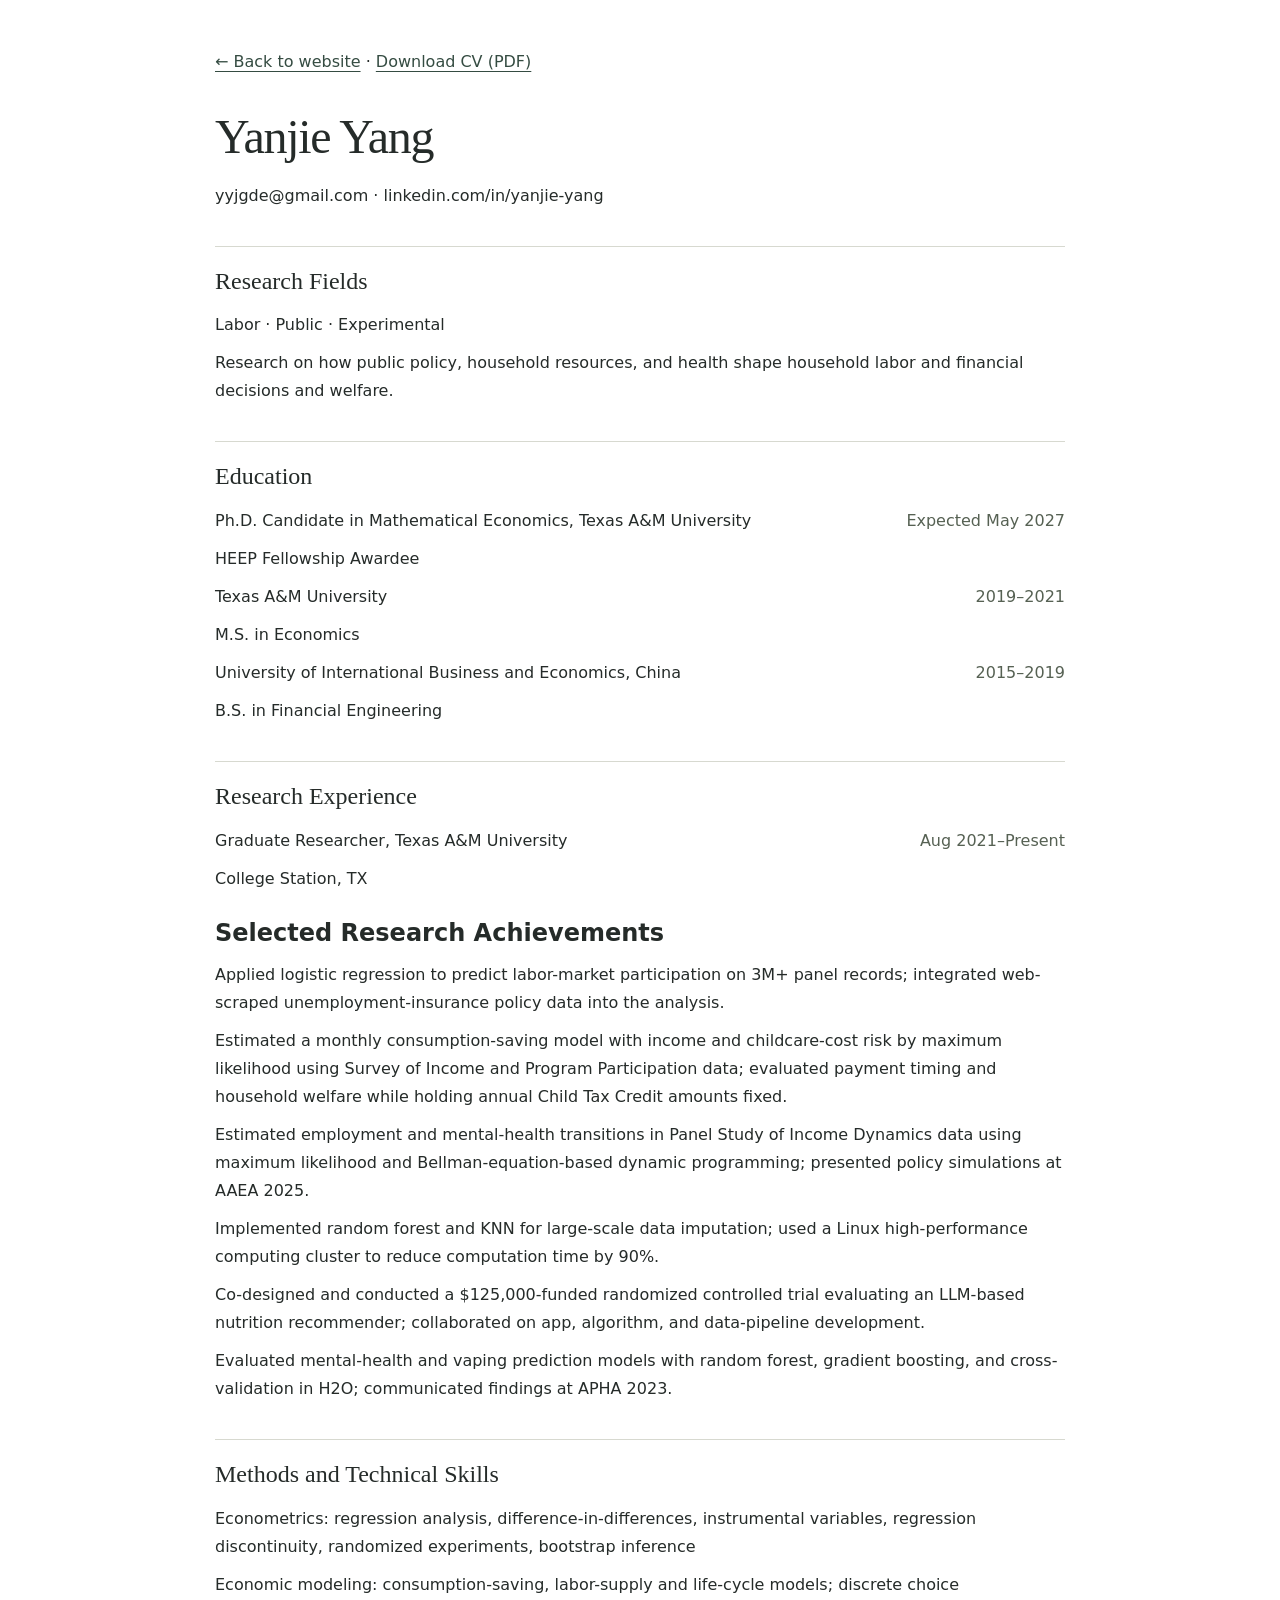
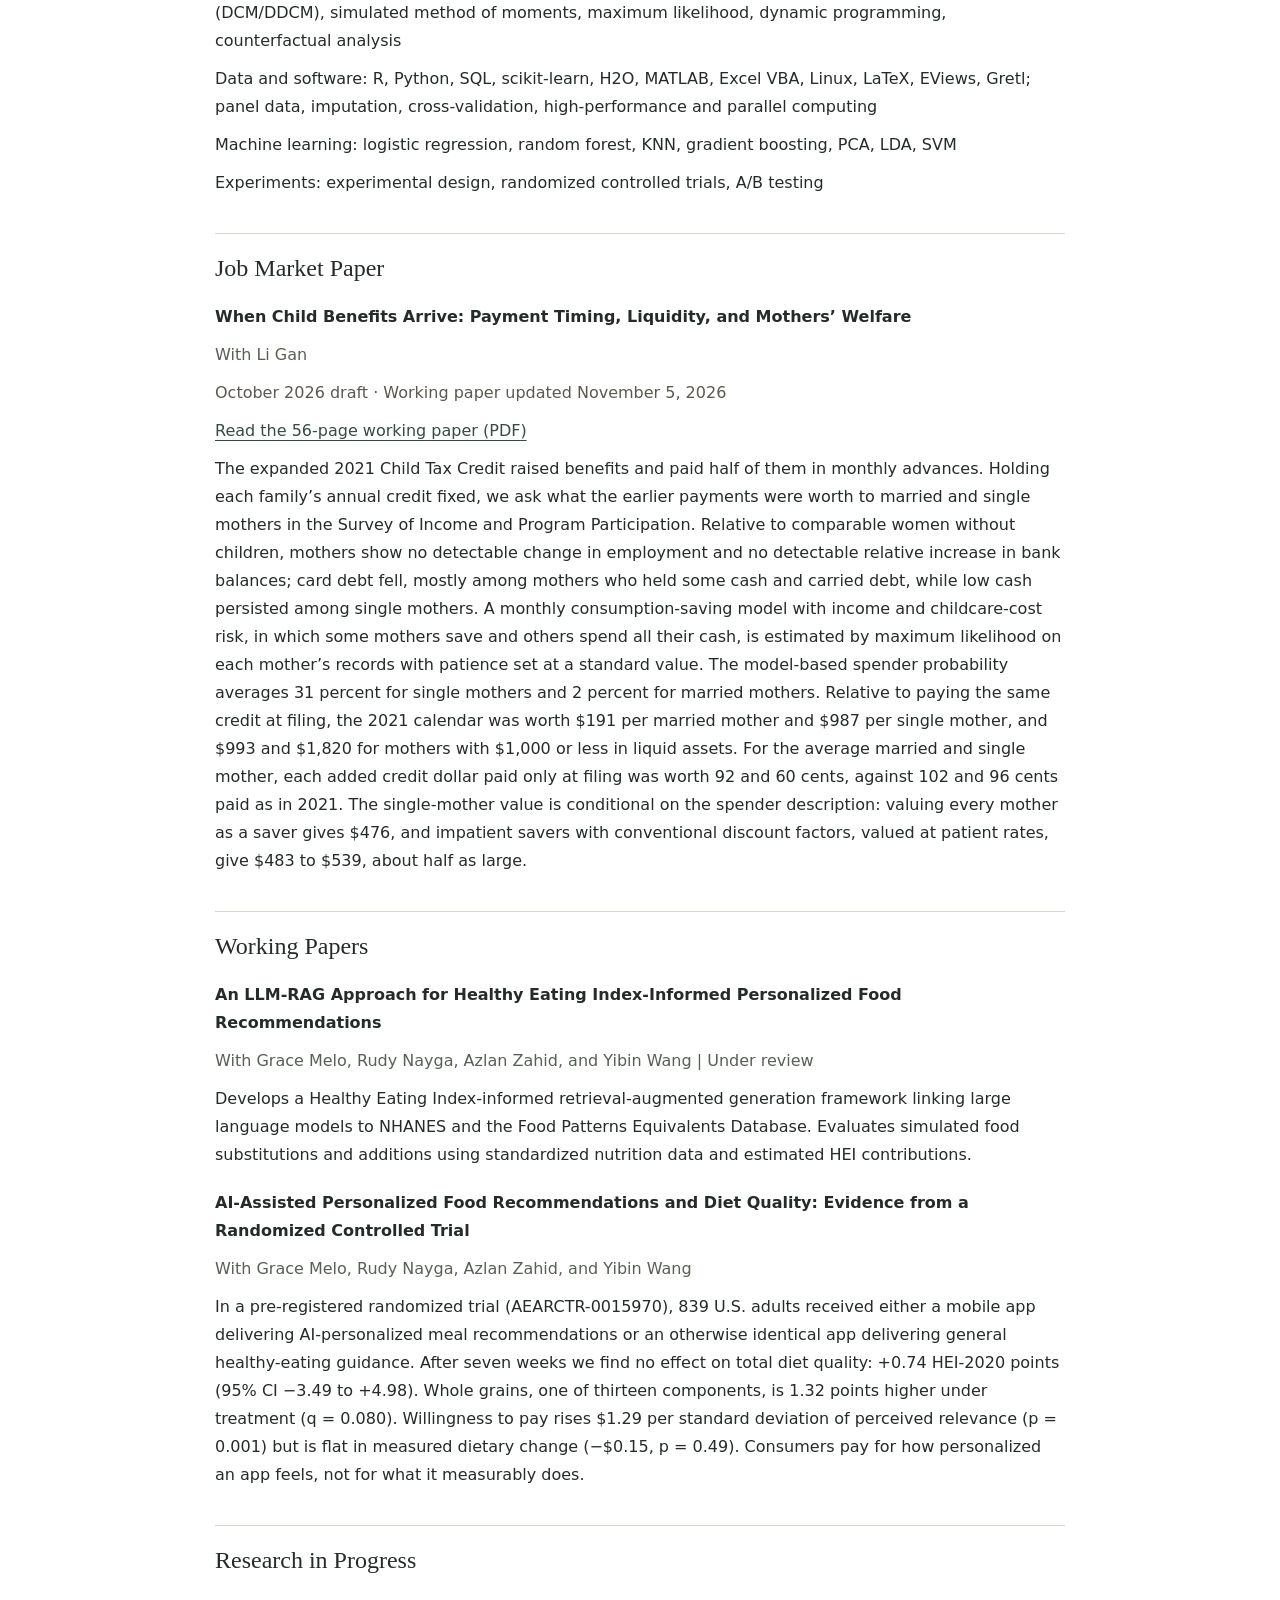
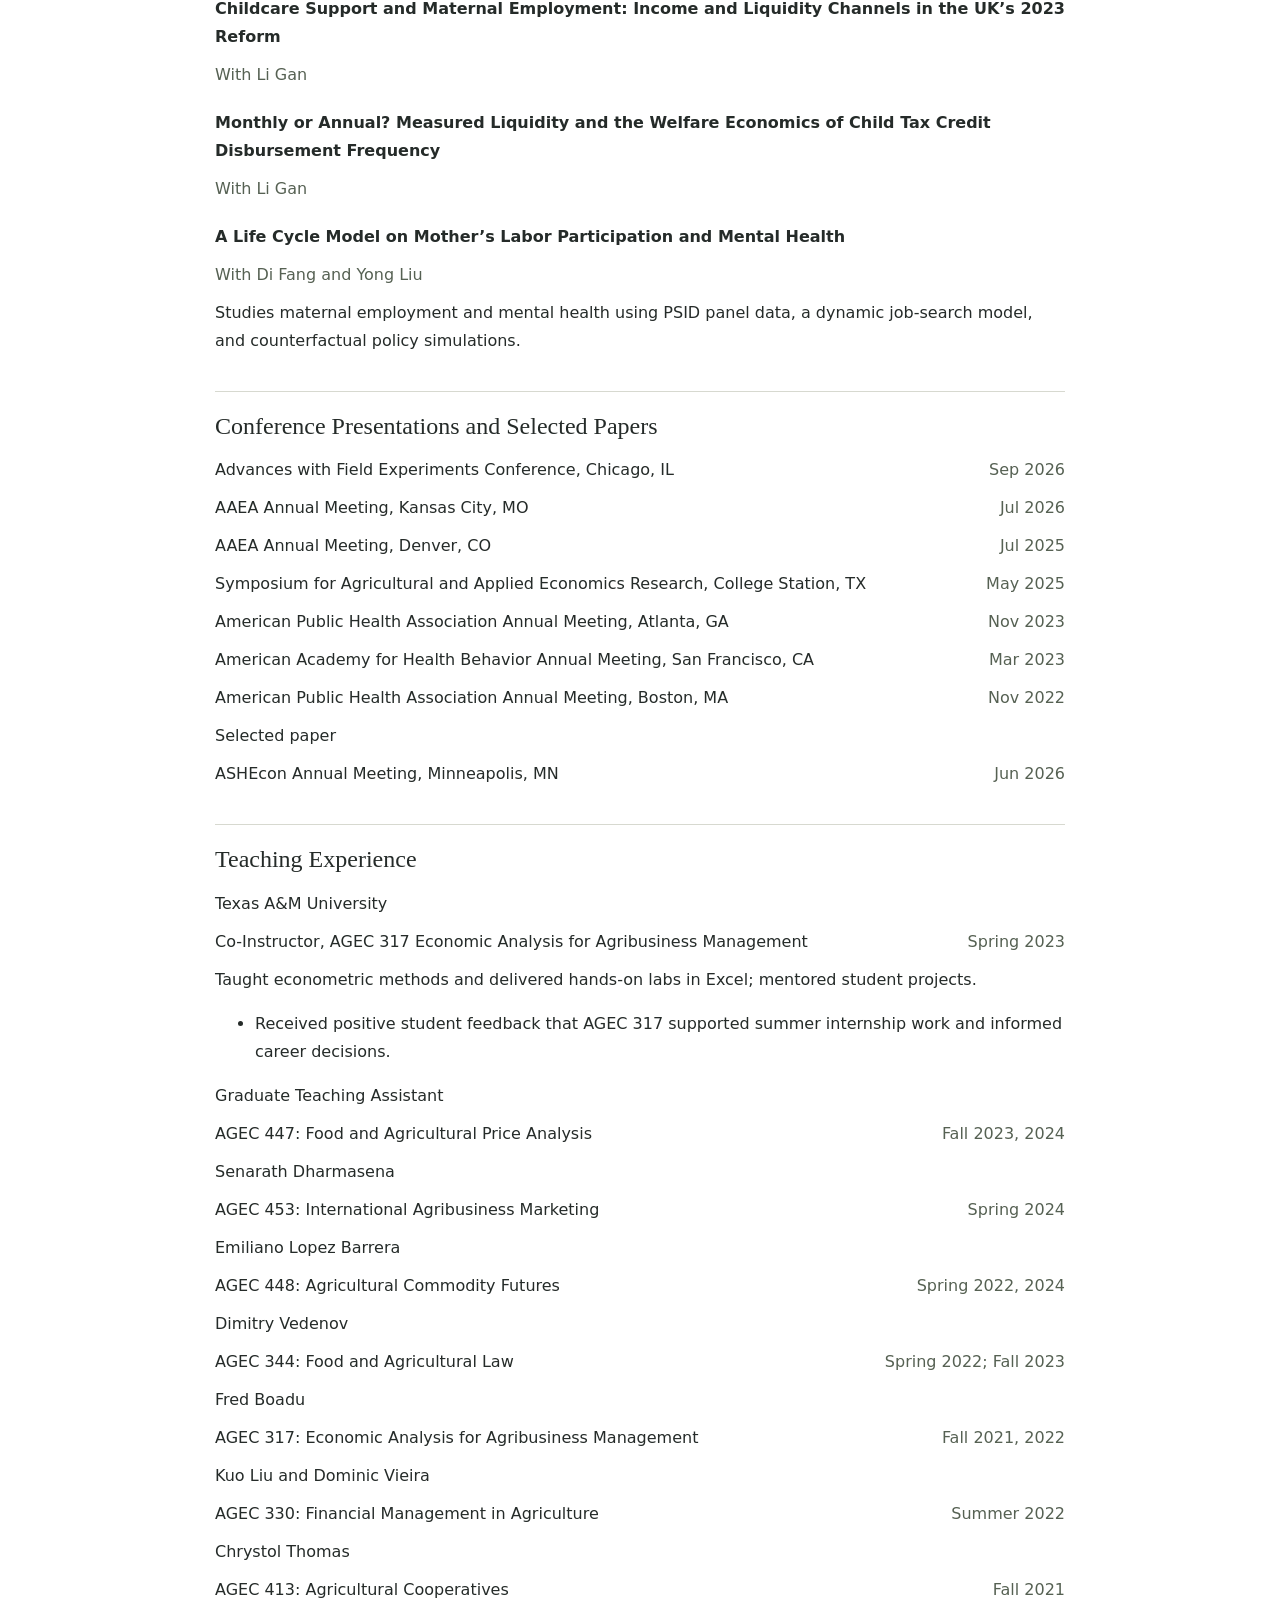
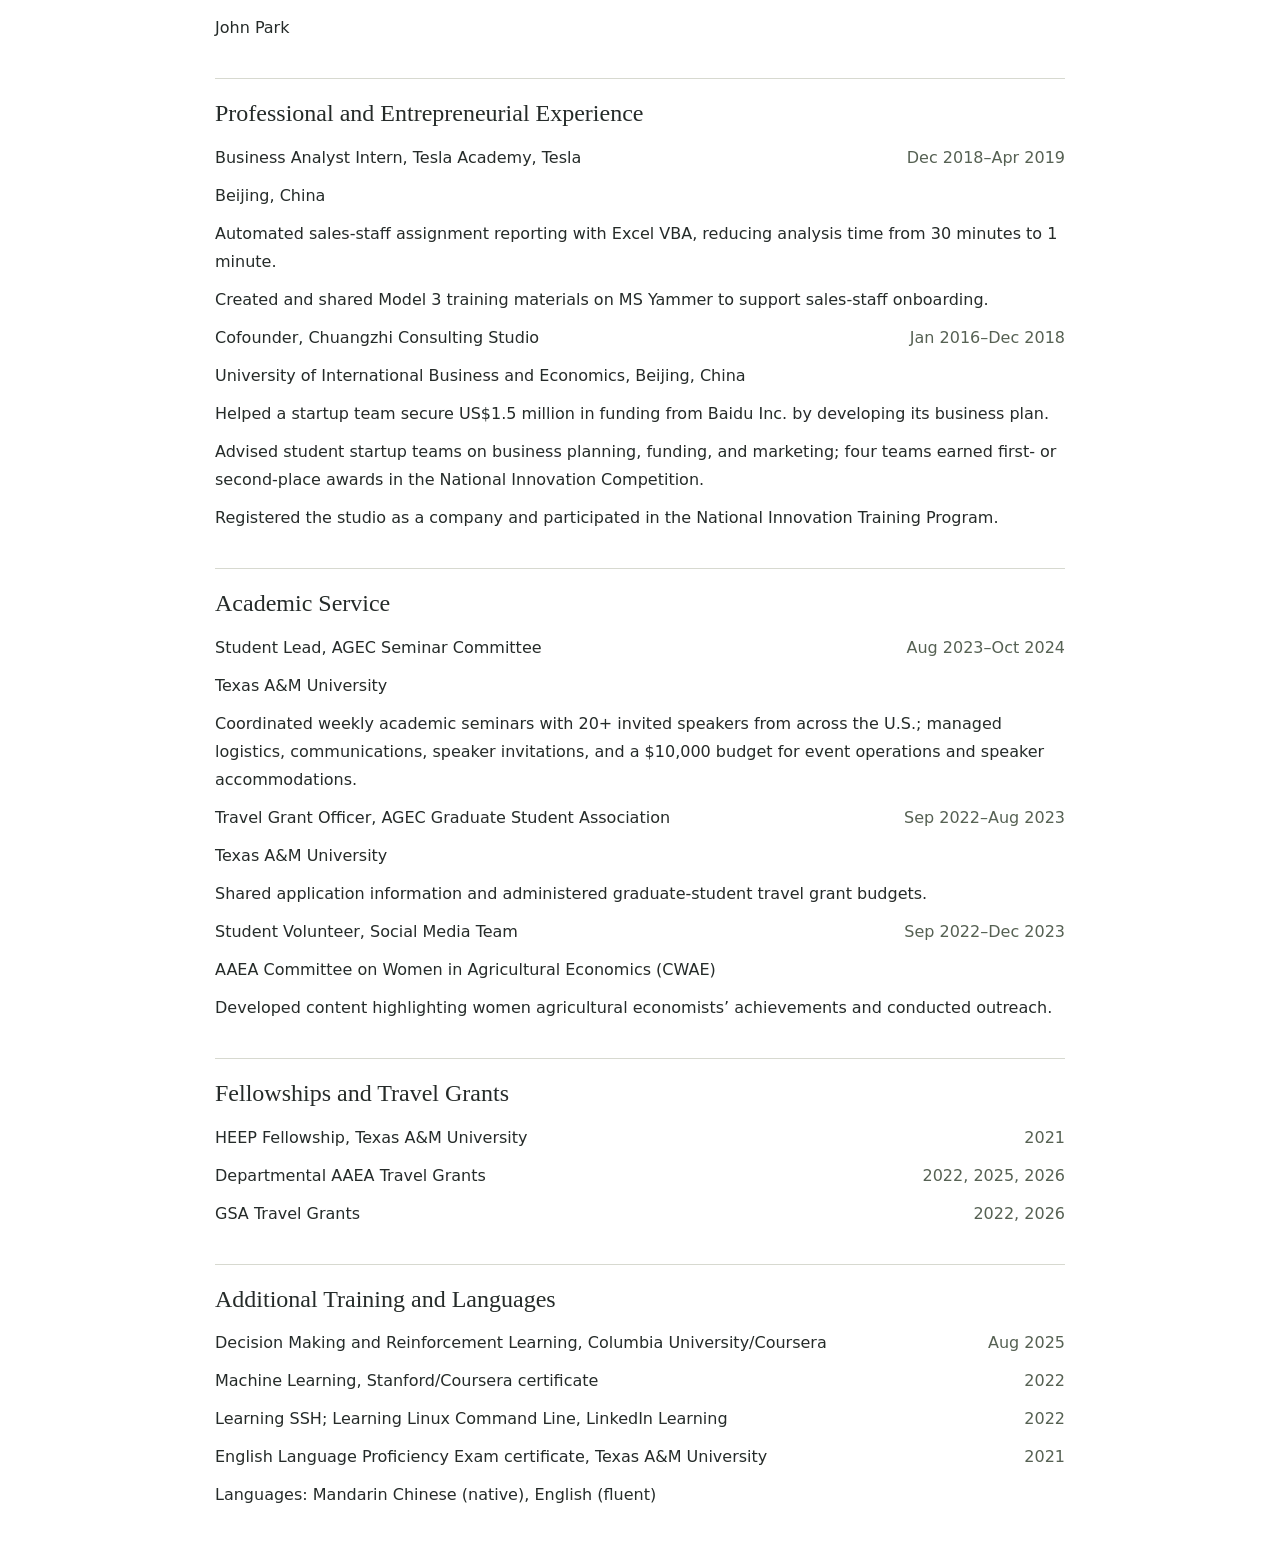
==== cv.html @ 05708ab1 "Add approved research website pages and CV" ====
<!doctype html><html lang="en"><head><meta charset="utf-8"><meta name="viewport" content="width=device-width,initial-scale=1"><title>Curriculum Vitae | Yanjie Yang</title><style>body{max-width:850px;margin:48px auto;padding:0 24px;color:#252b29;font-family:var(--font-sans);font-size:16px;line-height:1.75}h1,h2{font-family:var(--font-serif);font-weight:400;line-height:1.2}h1{font-size:48px;letter-spacing:-1.3px;margin:0 0 16px}h2{font-size:24px;border-top:1px solid #d7d9d0;padding-top:20px;margin:36px 0 16px;break-after:avoid}h3{font-family:var(--font-sans);font-size:24px;line-height:1.35;margin:24px 0 12px;break-after:avoid}p{margin:10px 0;orphans:3;widows:3}.paper-title{font-weight:700;break-after:avoid;margin-top:20px}.paper-meta{font-size:16px;color:#566153;break-after:avoid}.date{float:right;font-size:16px;color:#566153;font-variant-numeric:tabular-nums;margin-left:20px}.version{font-size:16px;color:#5b584f}a{color:#354c42;text-underline-offset:4px}a:focus-visible{outline:3px solid #b55c34;outline-offset:4px}nav{font-size:16px;margin-bottom:32px}li{margin:6px 0}@media(max-width:600px){body{margin:30px auto}.date{float:none;display:block;margin-left:0}}@media print{.cv-entry{break-inside:avoid}nav{display:none}body{font-size:10pt;line-height:1.5;margin:0;padding:0;max-width:none}h1{font-size:24pt;margin-bottom:10pt}h2{font-size:14pt;margin-top:16pt;padding-top:9pt;margin-bottom:8pt}h3{font-size:10pt;margin-top:10pt;margin-bottom:5pt}.date,.paper-meta,.version{font-size:10pt}p{margin:5pt 0}.paper-title{margin-top:10pt}a{color:inherit;text-decoration:none}@page{size:letter;margin:0.65in}}</style><link rel="stylesheet" href="fonts.css"></head><body><nav><a href="index.html">← Back to website</a> · <a href="Yanjie_Yang_Web_CV.pdf" download>Download CV (PDF)</a></nav><h1>Yanjie Yang</h1><p>yyjgde@gmail.com · linkedin.com/in/yanjie-yang</p><h2>Research Fields</h2><p>Labor · Public · Experimental</p><p>Research on how public policy, household resources, and health shape household labor and financial decisions and welfare.</p><h2>Education</h2><p>Ph.D. Candidate in Mathematical Economics, Texas A&amp;M University <span class="date">Expected May 2027</span></p><p>HEEP Fellowship Awardee</p><p>Texas A&amp;M University <span class="date">2019–2021</span></p><p>M.S. in Economics</p><p>University of International Business and Economics, China <span class="date">2015–2019</span></p><p>B.S. in Financial Engineering</p><h2>Research Experience</h2><p>Graduate Researcher, Texas A&amp;M University <span class="date">Aug 2021–Present</span></p><p>College Station, TX</p><h3>Selected Research Achievements</h3><p>Applied logistic regression to predict labor-market participation on 3M+ panel records; integrated web-scraped unemployment-insurance policy data into the analysis.</p><p>Estimated a monthly consumption-saving model with income and childcare-cost risk by maximum likelihood using Survey of Income and Program Participation data; evaluated payment timing and household welfare while holding annual Child Tax Credit amounts fixed.</p><p>Estimated employment and mental-health transitions in Panel Study of Income Dynamics data using maximum likelihood and Bellman-equation-based dynamic programming; presented policy simulations at AAEA 2025.</p><p>Implemented random forest and KNN for large-scale data imputation; used a Linux high-performance computing cluster to reduce computation time by 90%.</p><p>Co-designed and conducted a $125,000-funded randomized controlled trial evaluating an LLM-based nutrition recommender; collaborated on app, algorithm, and data-pipeline development.</p><p>Evaluated mental-health and vaping prediction models with random forest, gradient boosting, and cross-validation in H2O; communicated findings at APHA 2023.</p><h2>Methods and Technical Skills</h2><p>Econometrics: regression analysis, difference-in-differences, instrumental variables, regression discontinuity, randomized experiments, bootstrap inference</p><p>Economic modeling: consumption-saving, labor-supply and life-cycle models; discrete choice (DCM/DDCM), simulated method of moments, maximum likelihood, dynamic programming, counterfactual analysis</p><p>Data and software: R, Python, SQL, scikit-learn, H2O, MATLAB, Excel VBA, Linux, LaTeX, EViews, Gretl; panel data, imputation, cross-validation, high-performance and parallel computing</p><p>Machine learning: logistic regression, random forest, KNN, gradient boosting, PCA, LDA, SVM</p><p>Experiments: experimental design, randomized controlled trials, A/B testing</p><h2>Job Market Paper</h2><p class="paper-title">When Child Benefits Arrive: Payment Timing, Liquidity, and Mothers’ Welfare</p><p class="paper-meta">With Li Gan</p><p class="version">October 2026 draft · Working paper updated November 5, 2026</p><p><a href="papers/CTC_Paper_Savers_Spenders_20261105.pdf" target="_blank" rel="noopener noreferrer">Read the 56-page working paper (PDF)</a></p><p>The expanded 2021 Child Tax Credit raised benefits and paid half of them in monthly advances. Holding each family’s annual credit fixed, we ask what the earlier payments were worth to married and single mothers in the Survey of Income and Program Participation. Relative to comparable women without children, mothers show no detectable change in employment and no detectable relative increase in bank balances; card debt fell, mostly among mothers who held some cash and carried debt, while low cash persisted among single mothers. A monthly consumption-saving model with income and childcare-cost risk, in which some mothers save and others spend all their cash, is estimated by maximum likelihood on each mother’s records with patience set at a standard value. The model-based spender probability averages 31 percent for single mothers and 2 percent for married mothers. Relative to paying the same credit at filing, the 2021 calendar was worth $191 per married mother and $987 per single mother, and $993 and $1,820 for mothers with $1,000 or less in liquid assets. For the average married and single mother, each added credit dollar paid only at filing was worth 92 and 60 cents, against 102 and 96 cents paid as in 2021. The single-mother value is conditional on the spender description: valuing every mother as a saver gives $476, and impatient savers with conventional discount factors, valued at patient rates, give $483 to $539, about half as large.</p><h2>Working Papers</h2><p class="paper-title">An LLM-RAG Approach for Healthy Eating Index-Informed Personalized Food Recommendations</p><p class="paper-meta">With Grace Melo, Rudy Nayga, Azlan Zahid, and Yibin Wang | Under review</p><p>Develops a Healthy Eating Index-informed retrieval-augmented generation framework linking large language models to NHANES and the Food Patterns Equivalents Database. Evaluates simulated food substitutions and additions using standardized nutrition data and estimated HEI contributions.</p><p class="paper-title">AI-Assisted Personalized Food Recommendations and Diet Quality: Evidence from a Randomized Controlled Trial</p><p class="paper-meta">With Grace Melo, Rudy Nayga, Azlan Zahid, and Yibin Wang</p><p>In a pre-registered randomized trial (AEARCTR-0015970), 839 U.S. adults received either a mobile app delivering AI-personalized meal recommendations or an otherwise identical app delivering general healthy-eating guidance. After seven weeks we find no effect on total diet quality: +0.74 HEI-2020 points (95% CI −3.49 to +4.98). Whole grains, one of thirteen components, is 1.32 points higher under treatment (q = 0.080). Willingness to pay rises $1.29 per standard deviation of perceived relevance (p = 0.001) but is flat in measured dietary change (−$0.15, p = 0.49). Consumers pay for how personalized an app feels, not for what it measurably does.</p><h2>Research in Progress</h2><p class="paper-title">Childcare Support and Maternal Employment: Income and Liquidity Channels in the UK’s 2023 Reform</p><p class="paper-meta">With Li Gan</p><p class="paper-title">Monthly or Annual? Measured Liquidity and the Welfare Economics of Child Tax Credit Disbursement Frequency</p><p class="paper-meta">With Li Gan</p><p class="paper-title">A Life Cycle Model on Mother’s Labor Participation and Mental Health</p><p class="paper-meta">With Di Fang and Yong Liu</p><p>Studies maternal employment and mental health using PSID panel data, a dynamic job-search model, and counterfactual policy simulations.</p><h2>Conference Presentations and Selected Papers</h2><p>Advances with Field Experiments Conference, Chicago, IL <span class="date">Sep 2026</span></p><p>AAEA Annual Meeting, Kansas City, MO <span class="date">Jul 2026</span></p><p>AAEA Annual Meeting, Denver, CO <span class="date">Jul 2025</span></p><p>Symposium for Agricultural and Applied Economics Research, College Station, TX <span class="date">May 2025</span></p><p>American Public Health Association Annual Meeting, Atlanta, GA <span class="date">Nov 2023</span></p><p>American Academy for Health Behavior Annual Meeting, San Francisco, CA <span class="date">Mar 2023</span></p><p>American Public Health Association Annual Meeting, Boston, MA <span class="date">Nov 2022</span></p><p>Selected paper</p><p>ASHEcon Annual Meeting, Minneapolis, MN <span class="date">Jun 2026</span></p><h2>Teaching Experience</h2><div class="cv-entry"><p>Texas A&amp;M University</p><p>Co-Instructor, AGEC 317 Economic Analysis for Agribusiness Management <span class="date">Spring 2023</span></p><p>Taught econometric methods and delivered hands-on labs in Excel; mentored student projects.</p><ul><li>Received positive student feedback that AGEC 317 supported summer internship work and informed career decisions.</li></ul></div><p>Graduate Teaching Assistant</p><p>AGEC 447: Food and Agricultural Price Analysis <span class="date">Fall 2023, 2024</span></p><p>Senarath Dharmasena</p><p>AGEC 453: International Agribusiness Marketing <span class="date">Spring 2024</span></p><p>Emiliano Lopez Barrera</p><p>AGEC 448: Agricultural Commodity Futures <span class="date">Spring 2022, 2024</span></p><p>Dimitry Vedenov</p><p>AGEC 344: Food and Agricultural Law <span class="date">Spring 2022; Fall 2023</span></p><p>Fred Boadu</p><p>AGEC 317: Economic Analysis for Agribusiness Management <span class="date">Fall 2021, 2022</span></p><p>Kuo Liu and Dominic Vieira</p><p>AGEC 330: Financial Management in Agriculture <span class="date">Summer 2022</span></p><p>Chrystol Thomas</p><p>AGEC 413: Agricultural Cooperatives <span class="date">Fall 2021</span></p><p>John Park</p><h2>Professional and Entrepreneurial Experience</h2><div class="cv-entry"><p>Business Analyst Intern, Tesla Academy, Tesla <span class="date">Dec 2018–Apr 2019</span></p><p>Beijing, China</p><p>Automated sales-staff assignment reporting with Excel VBA, reducing analysis time from 30 minutes to 1 minute.</p><p>Created and shared Model 3 training materials on MS Yammer to support sales-staff onboarding.</p></div><div class="cv-entry"><p>Cofounder, Chuangzhi Consulting Studio <span class="date">Jan 2016–Dec 2018</span></p><p>University of International Business and Economics, Beijing, China</p><p>Helped a startup team secure US$1.5 million in funding from Baidu Inc. by developing its business plan.</p><p>Advised student startup teams on business planning, funding, and marketing; four teams earned first- or second-place awards in the National Innovation Competition.</p><p>Registered the studio as a company and participated in the National Innovation Training Program.</p></div><h2>Academic Service</h2><div class="cv-entry"><p>Student Lead, AGEC Seminar Committee <span class="date">Aug 2023–Oct 2024</span></p><p>Texas A&amp;M University</p><p>Coordinated weekly academic seminars with 20+ invited speakers from across the U.S.; managed logistics, communications, speaker invitations, and a $10,000 budget for event operations and speaker accommodations.</p></div><div class="cv-entry"><p>Travel Grant Officer, AGEC Graduate Student Association <span class="date">Sep 2022–Aug 2023</span></p><p>Texas A&amp;M University</p><p>Shared application information and administered graduate-student travel grant budgets.</p></div><div class="cv-entry"><p>Student Volunteer, Social Media Team <span class="date">Sep 2022–Dec 2023</span></p><p>AAEA Committee on Women in Agricultural Economics (CWAE)</p><p>Developed content highlighting women agricultural economists’ achievements and conducted outreach.</p></div><h2>Fellowships and Travel Grants</h2><p>HEEP Fellowship, Texas A&amp;M University <span class="date">2021</span></p><p>Departmental AAEA Travel Grants <span class="date">2022, 2025, 2026</span></p><p>GSA Travel Grants <span class="date">2022, 2026</span></p><h2>Additional Training and Languages</h2><p>Decision Making and Reinforcement Learning, Columbia University/Coursera <span class="date">Aug 2025</span></p><p>Machine Learning, Stanford/Coursera certificate <span class="date">2022</span></p><p>Learning SSH; Learning Linux Command Line, LinkedIn Learning <span class="date">2022</span></p><p>English Language Proficiency Exam certificate, Texas A&amp;M University <span class="date">2021</span></p><p>Languages: Mandarin Chinese (native), English (fluent)</p></body></html>
---- fonts.css ----
@font-face{font-family:"Noto Serif";src:url("assets/fonts/NotoSerif-Regular.ttf") format("truetype");font-weight:400;font-style:normal;font-display:swap}
@font-face{font-family:"Noto Sans";src:url("assets/fonts/NotoSans-Regular.ttf") format("truetype");font-weight:400;font-style:normal;font-display:swap}
@font-face{font-family:"Noto Sans";src:url("assets/fonts/NotoSans-Bold.ttf") format("truetype");font-weight:700;font-style:normal;font-display:swap}
:root{--font-serif:"Noto Serif",Georgia,serif;--font-sans:"Noto Sans",system-ui,-apple-system,"Segoe UI",sans-serif}
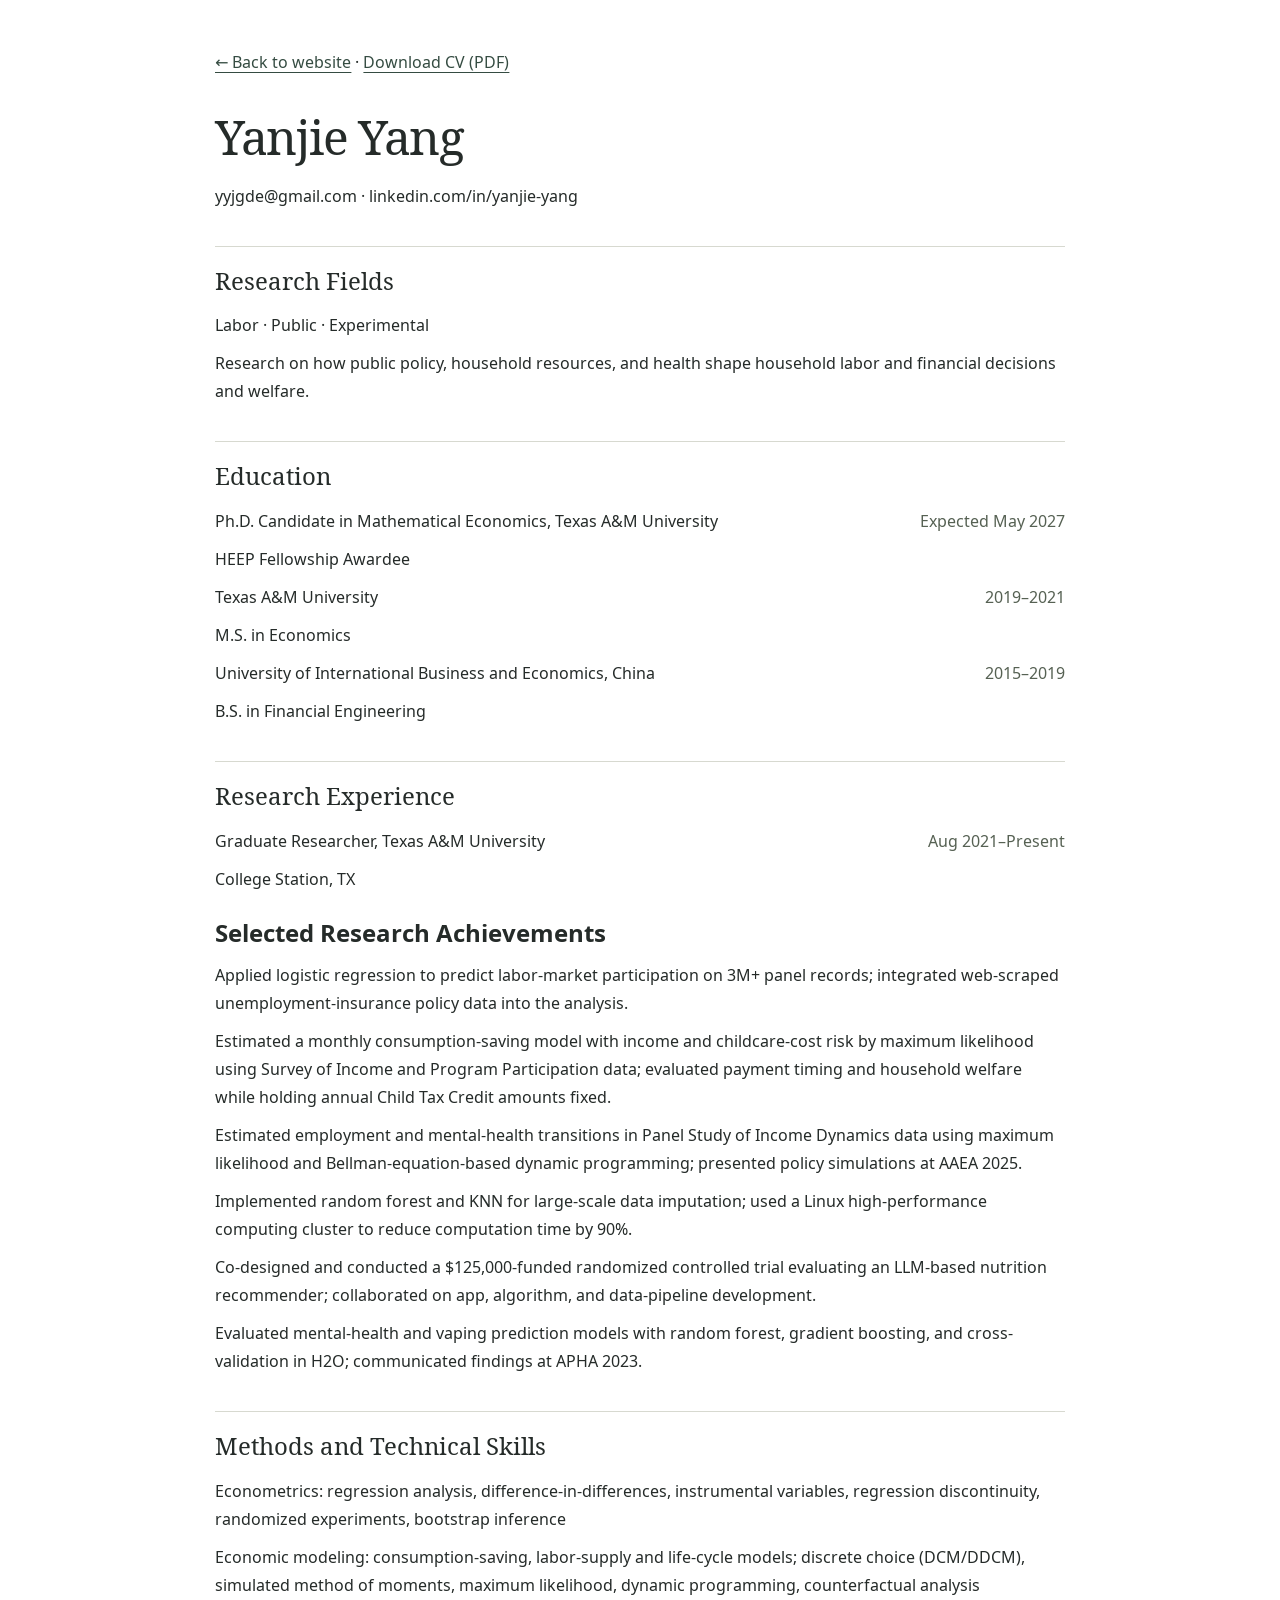
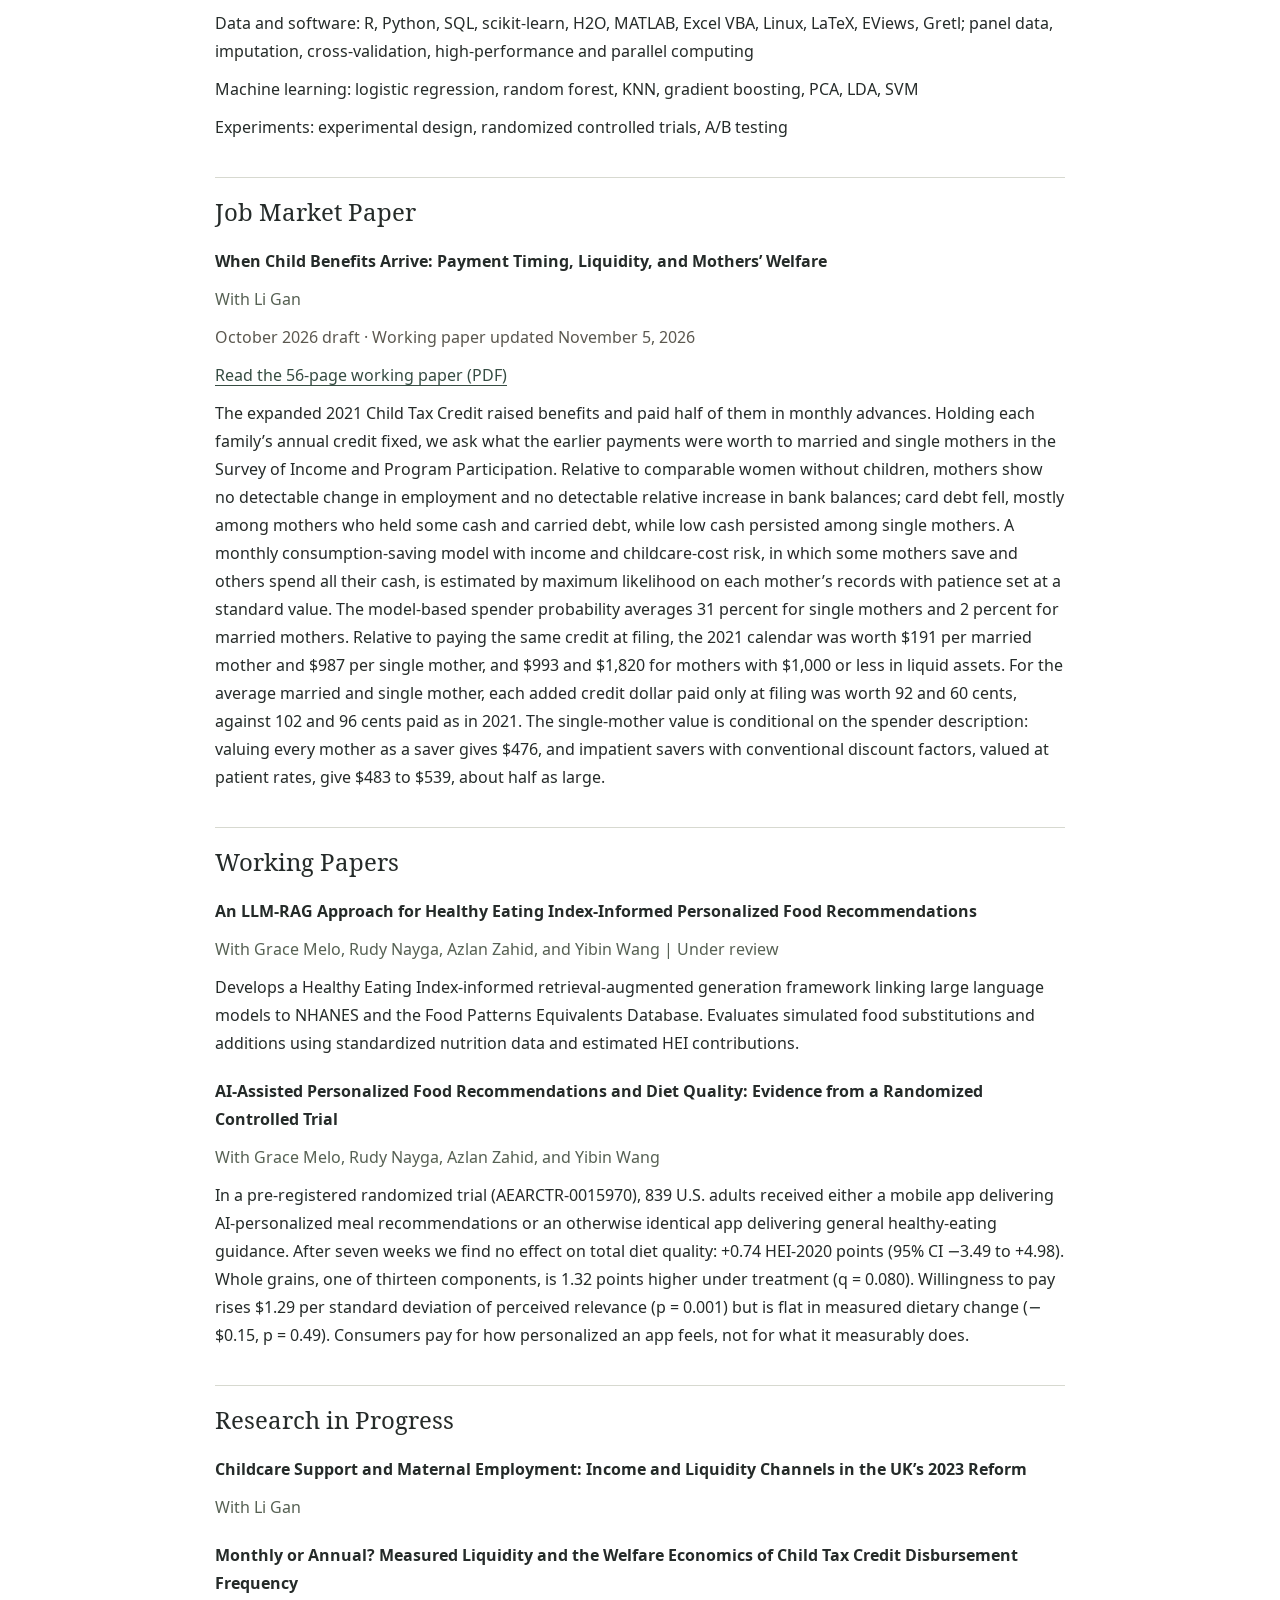
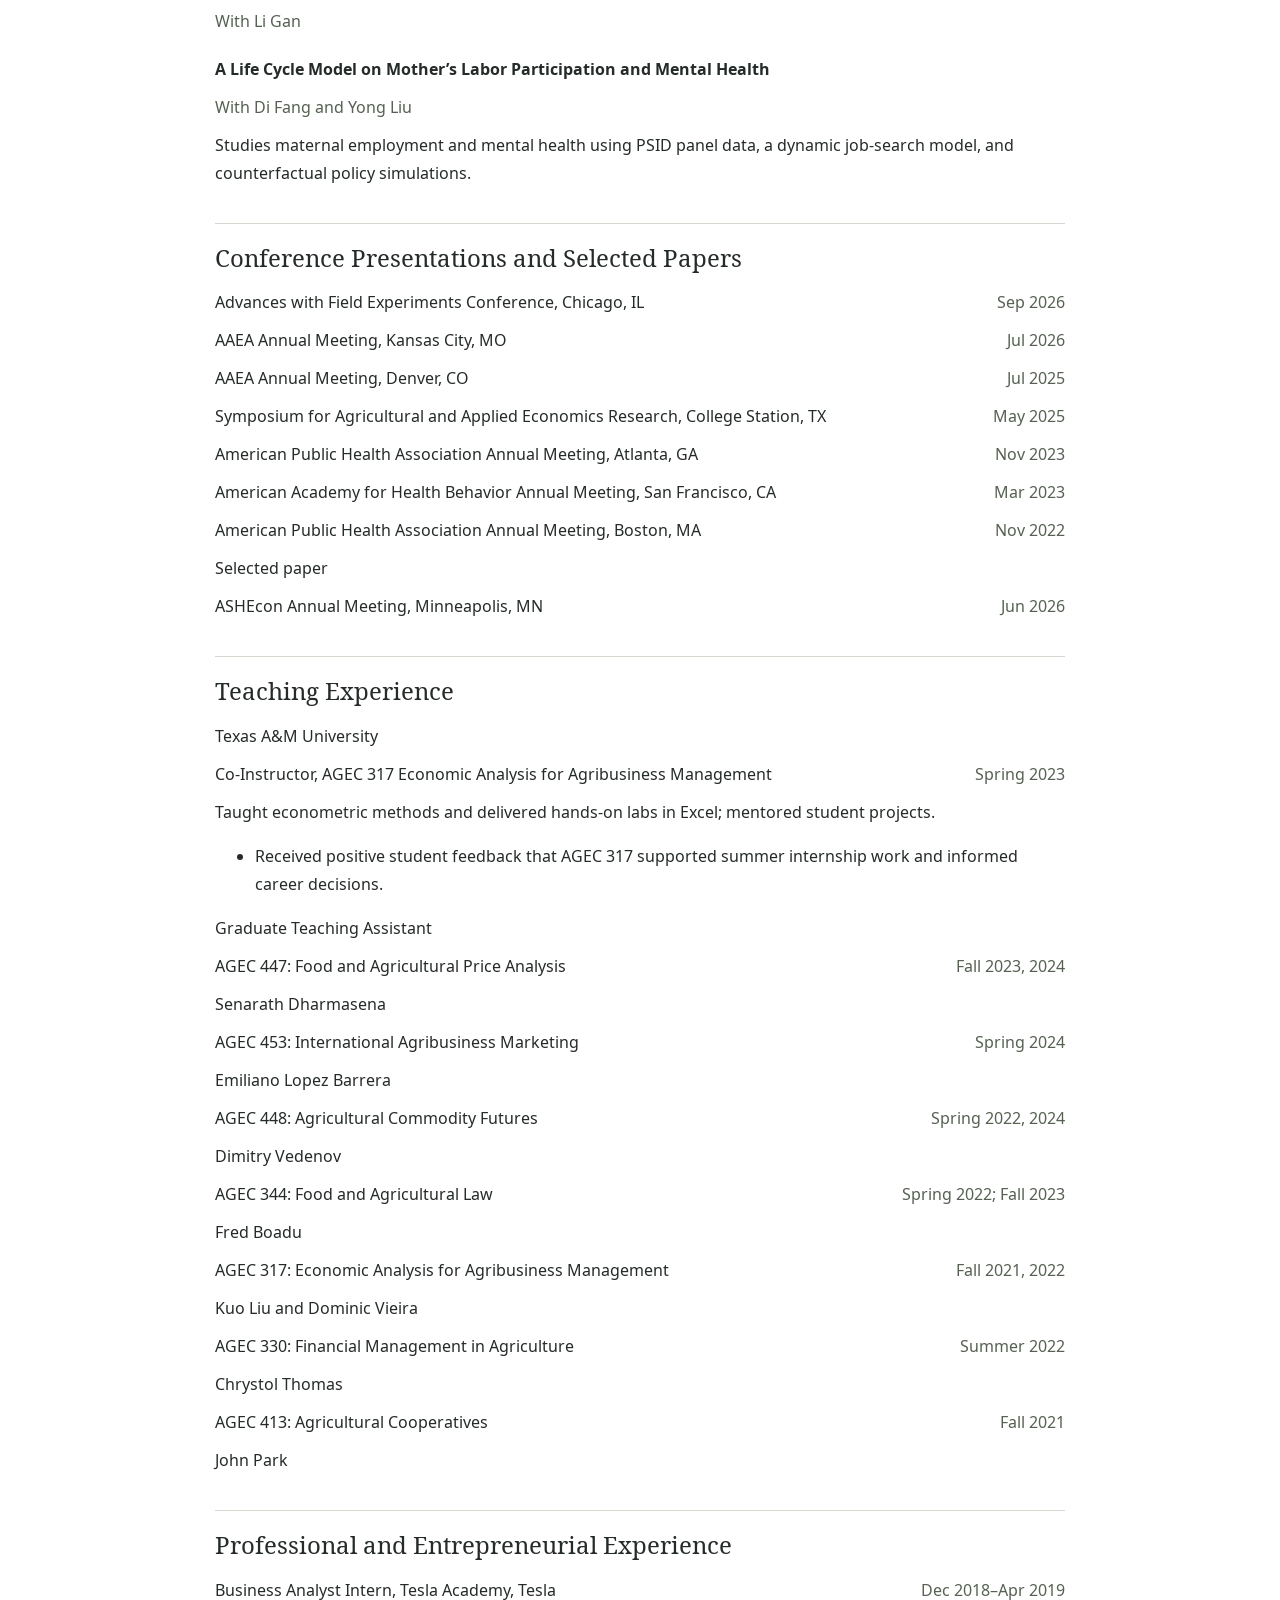
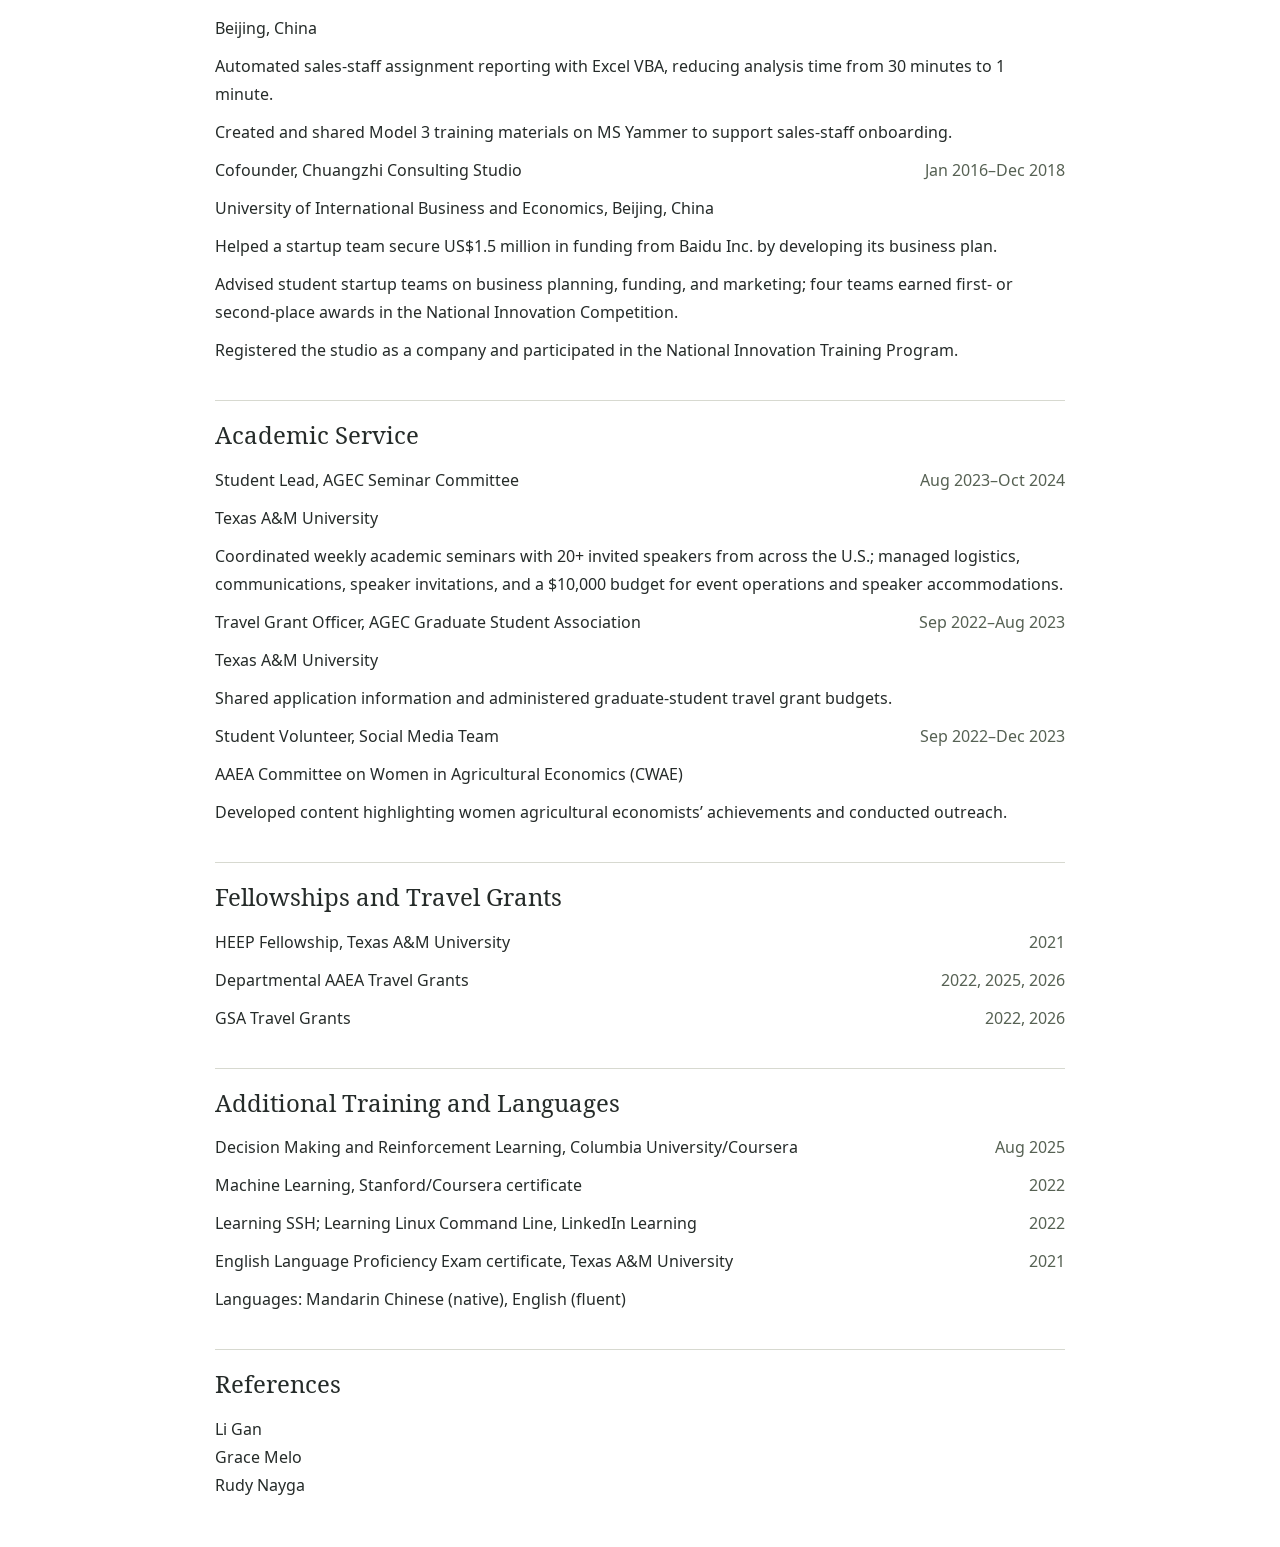
==== commit 68f4d6e9: "Add names-only references to CV List Li Gan, Grace Melo, and Rudy Nayga in the CV page and PDF." ====
--- a/cv.html
+++ b/cv.html
@@ -1 +1 @@
-<!doctype html><html lang="en"><head><meta charset="utf-8"><meta name="viewport" content="width=device-width,initial-scale=1"><title>Curriculum Vitae | Yanjie Yang</title><style>body{max-width:850px;margin:48px auto;padding:0 24px;color:#252b29;font-family:var(--font-sans);font-size:16px;line-height:1.75}h1,h2{font-family:var(--font-serif);font-weight:400;line-height:1.2}h1{font-size:48px;letter-spacing:-1.3px;margin:0 0 16px}h2{font-size:24px;border-top:1px solid #d7d9d0;padding-top:20px;margin:36px 0 16px;break-after:avoid}h3{font-family:var(--font-sans);font-size:24px;line-height:1.35;margin:24px 0 12px;break-after:avoid}p{margin:10px 0;orphans:3;widows:3}.paper-title{font-weight:700;break-after:avoid;margin-top:20px}.paper-meta{font-size:16px;color:#566153;break-after:avoid}.date{float:right;font-size:16px;color:#566153;font-variant-numeric:tabular-nums;margin-left:20px}.version{font-size:16px;color:#5b584f}a{color:#354c42;text-underline-offset:4px}a:focus-visible{outline:3px solid #b55c34;outline-offset:4px}nav{font-size:16px;margin-bottom:32px}li{margin:6px 0}@media(max-width:600px){body{margin:30px auto}.date{float:none;display:block;margin-left:0}}@media print{.cv-entry{break-inside:avoid}nav{display:none}body{font-size:10pt;line-height:1.5;margin:0;padding:0;max-width:none}h1{font-size:24pt;margin-bottom:10pt}h2{font-size:14pt;margin-top:16pt;padding-top:9pt;margin-bottom:8pt}h3{font-size:10pt;margin-top:10pt;margin-bottom:5pt}.date,.paper-meta,.version{font-size:10pt}p{margin:5pt 0}.paper-title{margin-top:10pt}a{color:inherit;text-decoration:none}@page{size:letter;margin:0.65in}}</style><link rel="stylesheet" href="fonts.css"></head><body><nav><a href="index.html">← Back to website</a> · <a href="Yanjie_Yang_Web_CV.pdf" download>Download CV (PDF)</a></nav><h1>Yanjie Yang</h1><p>yyjgde@gmail.com · linkedin.com/in/yanjie-yang</p><h2>Research Fields</h2><p>Labor · Public · Experimental</p><p>Research on how public policy, household resources, and health shape household labor and financial decisions and welfare.</p><h2>Education</h2><p>Ph.D. Candidate in Mathematical Economics, Texas A&amp;M University <span class="date">Expected May 2027</span></p><p>HEEP Fellowship Awardee</p><p>Texas A&amp;M University <span class="date">2019–2021</span></p><p>M.S. in Economics</p><p>University of International Business and Economics, China <span class="date">2015–2019</span></p><p>B.S. in Financial Engineering</p><h2>Research Experience</h2><p>Graduate Researcher, Texas A&amp;M University <span class="date">Aug 2021–Present</span></p><p>College Station, TX</p><h3>Selected Research Achievements</h3><p>Applied logistic regression to predict labor-market participation on 3M+ panel records; integrated web-scraped unemployment-insurance policy data into the analysis.</p><p>Estimated a monthly consumption-saving model with income and childcare-cost risk by maximum likelihood using Survey of Income and Program Participation data; evaluated payment timing and household welfare while holding annual Child Tax Credit amounts fixed.</p><p>Estimated employment and mental-health transitions in Panel Study of Income Dynamics data using maximum likelihood and Bellman-equation-based dynamic programming; presented policy simulations at AAEA 2025.</p><p>Implemented random forest and KNN for large-scale data imputation; used a Linux high-performance computing cluster to reduce computation time by 90%.</p><p>Co-designed and conducted a $125,000-funded randomized controlled trial evaluating an LLM-based nutrition recommender; collaborated on app, algorithm, and data-pipeline development.</p><p>Evaluated mental-health and vaping prediction models with random forest, gradient boosting, and cross-validation in H2O; communicated findings at APHA 2023.</p><h2>Methods and Technical Skills</h2><p>Econometrics: regression analysis, difference-in-differences, instrumental variables, regression discontinuity, randomized experiments, bootstrap inference</p><p>Economic modeling: consumption-saving, labor-supply and life-cycle models; discrete choice (DCM/DDCM), simulated method of moments, maximum likelihood, dynamic programming, counterfactual analysis</p><p>Data and software: R, Python, SQL, scikit-learn, H2O, MATLAB, Excel VBA, Linux, LaTeX, EViews, Gretl; panel data, imputation, cross-validation, high-performance and parallel computing</p><p>Machine learning: logistic regression, random forest, KNN, gradient boosting, PCA, LDA, SVM</p><p>Experiments: experimental design, randomized controlled trials, A/B testing</p><h2>Job Market Paper</h2><p class="paper-title">When Child Benefits Arrive: Payment Timing, Liquidity, and Mothers’ Welfare</p><p class="paper-meta">With Li Gan</p><p class="version">October 2026 draft · Working paper updated November 5, 2026</p><p><a href="papers/CTC_Paper_Savers_Spenders_20261105.pdf" target="_blank" rel="noopener noreferrer">Read the 56-page working paper (PDF)</a></p><p>The expanded 2021 Child Tax Credit raised benefits and paid half of them in monthly advances. Holding each family’s annual credit fixed, we ask what the earlier payments were worth to married and single mothers in the Survey of Income and Program Participation. Relative to comparable women without children, mothers show no detectable change in employment and no detectable relative increase in bank balances; card debt fell, mostly among mothers who held some cash and carried debt, while low cash persisted among single mothers. A monthly consumption-saving model with income and childcare-cost risk, in which some mothers save and others spend all their cash, is estimated by maximum likelihood on each mother’s records with patience set at a standard value. The model-based spender probability averages 31 percent for single mothers and 2 percent for married mothers. Relative to paying the same credit at filing, the 2021 calendar was worth $191 per married mother and $987 per single mother, and $993 and $1,820 for mothers with $1,000 or less in liquid assets. For the average married and single mother, each added credit dollar paid only at filing was worth 92 and 60 cents, against 102 and 96 cents paid as in 2021. The single-mother value is conditional on the spender description: valuing every mother as a saver gives $476, and impatient savers with conventional discount factors, valued at patient rates, give $483 to $539, about half as large.</p><h2>Working Papers</h2><p class="paper-title">An LLM-RAG Approach for Healthy Eating Index-Informed Personalized Food Recommendations</p><p class="paper-meta">With Grace Melo, Rudy Nayga, Azlan Zahid, and Yibin Wang | Under review</p><p>Develops a Healthy Eating Index-informed retrieval-augmented generation framework linking large language models to NHANES and the Food Patterns Equivalents Database. Evaluates simulated food substitutions and additions using standardized nutrition data and estimated HEI contributions.</p><p class="paper-title">AI-Assisted Personalized Food Recommendations and Diet Quality: Evidence from a Randomized Controlled Trial</p><p class="paper-meta">With Grace Melo, Rudy Nayga, Azlan Zahid, and Yibin Wang</p><p>In a pre-registered randomized trial (AEARCTR-0015970), 839 U.S. adults received either a mobile app delivering AI-personalized meal recommendations or an otherwise identical app delivering general healthy-eating guidance. After seven weeks we find no effect on total diet quality: +0.74 HEI-2020 points (95% CI −3.49 to +4.98). Whole grains, one of thirteen components, is 1.32 points higher under treatment (q = 0.080). Willingness to pay rises $1.29 per standard deviation of perceived relevance (p = 0.001) but is flat in measured dietary change (−$0.15, p = 0.49). Consumers pay for how personalized an app feels, not for what it measurably does.</p><h2>Research in Progress</h2><p class="paper-title">Childcare Support and Maternal Employment: Income and Liquidity Channels in the UK’s 2023 Reform</p><p class="paper-meta">With Li Gan</p><p class="paper-title">Monthly or Annual? Measured Liquidity and the Welfare Economics of Child Tax Credit Disbursement Frequency</p><p class="paper-meta">With Li Gan</p><p class="paper-title">A Life Cycle Model on Mother’s Labor Participation and Mental Health</p><p class="paper-meta">With Di Fang and Yong Liu</p><p>Studies maternal employment and mental health using PSID panel data, a dynamic job-search model, and counterfactual policy simulations.</p><h2>Conference Presentations and Selected Papers</h2><p>Advances with Field Experiments Conference, Chicago, IL <span class="date">Sep 2026</span></p><p>AAEA Annual Meeting, Kansas City, MO <span class="date">Jul 2026</span></p><p>AAEA Annual Meeting, Denver, CO <span class="date">Jul 2025</span></p><p>Symposium for Agricultural and Applied Economics Research, College Station, TX <span class="date">May 2025</span></p><p>American Public Health Association Annual Meeting, Atlanta, GA <span class="date">Nov 2023</span></p><p>American Academy for Health Behavior Annual Meeting, San Francisco, CA <span class="date">Mar 2023</span></p><p>American Public Health Association Annual Meeting, Boston, MA <span class="date">Nov 2022</span></p><p>Selected paper</p><p>ASHEcon Annual Meeting, Minneapolis, MN <span class="date">Jun 2026</span></p><h2>Teaching Experience</h2><div class="cv-entry"><p>Texas A&amp;M University</p><p>Co-Instructor, AGEC 317 Economic Analysis for Agribusiness Management <span class="date">Spring 2023</span></p><p>Taught econometric methods and delivered hands-on labs in Excel; mentored student projects.</p><ul><li>Received positive student feedback that AGEC 317 supported summer internship work and informed career decisions.</li></ul></div><p>Graduate Teaching Assistant</p><p>AGEC 447: Food and Agricultural Price Analysis <span class="date">Fall 2023, 2024</span></p><p>Senarath Dharmasena</p><p>AGEC 453: International Agribusiness Marketing <span class="date">Spring 2024</span></p><p>Emiliano Lopez Barrera</p><p>AGEC 448: Agricultural Commodity Futures <span class="date">Spring 2022, 2024</span></p><p>Dimitry Vedenov</p><p>AGEC 344: Food and Agricultural Law <span class="date">Spring 2022; Fall 2023</span></p><p>Fred Boadu</p><p>AGEC 317: Economic Analysis for Agribusiness Management <span class="date">Fall 2021, 2022</span></p><p>Kuo Liu and Dominic Vieira</p><p>AGEC 330: Financial Management in Agriculture <span class="date">Summer 2022</span></p><p>Chrystol Thomas</p><p>AGEC 413: Agricultural Cooperatives <span class="date">Fall 2021</span></p><p>John Park</p><h2>Professional and Entrepreneurial Experience</h2><div class="cv-entry"><p>Business Analyst Intern, Tesla Academy, Tesla <span class="date">Dec 2018–Apr 2019</span></p><p>Beijing, China</p><p>Automated sales-staff assignment reporting with Excel VBA, reducing analysis time from 30 minutes to 1 minute.</p><p>Created and shared Model 3 training materials on MS Yammer to support sales-staff onboarding.</p></div><div class="cv-entry"><p>Cofounder, Chuangzhi Consulting Studio <span class="date">Jan 2016–Dec 2018</span></p><p>University of International Business and Economics, Beijing, China</p><p>Helped a startup team secure US$1.5 million in funding from Baidu Inc. by developing its business plan.</p><p>Advised student startup teams on business planning, funding, and marketing; four teams earned first- or second-place awards in the National Innovation Competition.</p><p>Registered the studio as a company and participated in the National Innovation Training Program.</p></div><h2>Academic Service</h2><div class="cv-entry"><p>Student Lead, AGEC Seminar Committee <span class="date">Aug 2023–Oct 2024</span></p><p>Texas A&amp;M University</p><p>Coordinated weekly academic seminars with 20+ invited speakers from across the U.S.; managed logistics, communications, speaker invitations, and a $10,000 budget for event operations and speaker accommodations.</p></div><div class="cv-entry"><p>Travel Grant Officer, AGEC Graduate Student Association <span class="date">Sep 2022–Aug 2023</span></p><p>Texas A&amp;M University</p><p>Shared application information and administered graduate-student travel grant budgets.</p></div><div class="cv-entry"><p>Student Volunteer, Social Media Team <span class="date">Sep 2022–Dec 2023</span></p><p>AAEA Committee on Women in Agricultural Economics (CWAE)</p><p>Developed content highlighting women agricultural economists’ achievements and conducted outreach.</p></div><h2>Fellowships and Travel Grants</h2><p>HEEP Fellowship, Texas A&amp;M University <span class="date">2021</span></p><p>Departmental AAEA Travel Grants <span class="date">2022, 2025, 2026</span></p><p>GSA Travel Grants <span class="date">2022, 2026</span></p><h2>Additional Training and Languages</h2><p>Decision Making and Reinforcement Learning, Columbia University/Coursera <span class="date">Aug 2025</span></p><p>Machine Learning, Stanford/Coursera certificate <span class="date">2022</span></p><p>Learning SSH; Learning Linux Command Line, LinkedIn Learning <span class="date">2022</span></p><p>English Language Proficiency Exam certificate, Texas A&amp;M University <span class="date">2021</span></p><p>Languages: Mandarin Chinese (native), English (fluent)</p></body></html>+<!doctype html><html lang="en"><head><meta charset="utf-8"><meta name="viewport" content="width=device-width,initial-scale=1"><title>Curriculum Vitae | Yanjie Yang</title><style>body{max-width:850px;margin:48px auto;padding:0 24px;color:#252b29;font-family:var(--font-sans);font-size:16px;line-height:1.75}h1,h2{font-family:var(--font-serif);font-weight:400;line-height:1.2}h1{font-size:48px;letter-spacing:-1.3px;margin:0 0 16px}h2{font-size:24px;border-top:1px solid #d7d9d0;padding-top:20px;margin:36px 0 16px;break-after:avoid}h3{font-family:var(--font-sans);font-size:24px;line-height:1.35;margin:24px 0 12px;break-after:avoid}p{margin:10px 0;orphans:3;widows:3}.paper-title{font-weight:700;break-after:avoid;margin-top:20px}.paper-meta{font-size:16px;color:#566153;break-after:avoid}.date{float:right;font-size:16px;color:#566153;font-variant-numeric:tabular-nums;margin-left:20px}.version{font-size:16px;color:#5b584f}a{color:#354c42;text-underline-offset:4px}a:focus-visible{outline:3px solid #b55c34;outline-offset:4px}nav{font-size:16px;margin-bottom:32px}li{margin:6px 0}@media(max-width:600px){body{margin:30px auto}.date{float:none;display:block;margin-left:0}}@media print{.cv-entry{break-inside:avoid}nav{display:none}body{font-size:10pt;line-height:1.5;margin:0;padding:0;max-width:none}h1{font-size:24pt;margin-bottom:10pt}h2{font-size:14pt;margin-top:16pt;padding-top:9pt;margin-bottom:8pt}h3{font-size:10pt;margin-top:10pt;margin-bottom:5pt}.date,.paper-meta,.version{font-size:10pt}p{margin:5pt 0}.paper-title{margin-top:10pt}a{color:inherit;text-decoration:none}@page{size:letter;margin:0.65in}}</style><link rel="stylesheet" href="fonts.css"></head><body><nav><a href="index.html">← Back to website</a> · <a href="Yanjie_Yang_Web_CV.pdf" download>Download CV (PDF)</a></nav><h1>Yanjie Yang</h1><p>yyjgde@gmail.com · linkedin.com/in/yanjie-yang</p><h2>Research Fields</h2><p>Labor · Public · Experimental</p><p>Research on how public policy, household resources, and health shape household labor and financial decisions and welfare.</p><h2>Education</h2><p>Ph.D. Candidate in Mathematical Economics, Texas A&amp;M University <span class="date">Expected May 2027</span></p><p>HEEP Fellowship Awardee</p><p>Texas A&amp;M University <span class="date">2019–2021</span></p><p>M.S. in Economics</p><p>University of International Business and Economics, China <span class="date">2015–2019</span></p><p>B.S. in Financial Engineering</p><h2>Research Experience</h2><p>Graduate Researcher, Texas A&amp;M University <span class="date">Aug 2021–Present</span></p><p>College Station, TX</p><h3>Selected Research Achievements</h3><p>Applied logistic regression to predict labor-market participation on 3M+ panel records; integrated web-scraped unemployment-insurance policy data into the analysis.</p><p>Estimated a monthly consumption-saving model with income and childcare-cost risk by maximum likelihood using Survey of Income and Program Participation data; evaluated payment timing and household welfare while holding annual Child Tax Credit amounts fixed.</p><p>Estimated employment and mental-health transitions in Panel Study of Income Dynamics data using maximum likelihood and Bellman-equation-based dynamic programming; presented policy simulations at AAEA 2025.</p><p>Implemented random forest and KNN for large-scale data imputation; used a Linux high-performance computing cluster to reduce computation time by 90%.</p><p>Co-designed and conducted a $125,000-funded randomized controlled trial evaluating an LLM-based nutrition recommender; collaborated on app, algorithm, and data-pipeline development.</p><p>Evaluated mental-health and vaping prediction models with random forest, gradient boosting, and cross-validation in H2O; communicated findings at APHA 2023.</p><h2>Methods and Technical Skills</h2><p>Econometrics: regression analysis, difference-in-differences, instrumental variables, regression discontinuity, randomized experiments, bootstrap inference</p><p>Economic modeling: consumption-saving, labor-supply and life-cycle models; discrete choice (DCM/DDCM), simulated method of moments, maximum likelihood, dynamic programming, counterfactual analysis</p><p>Data and software: R, Python, SQL, scikit-learn, H2O, MATLAB, Excel VBA, Linux, LaTeX, EViews, Gretl; panel data, imputation, cross-validation, high-performance and parallel computing</p><p>Machine learning: logistic regression, random forest, KNN, gradient boosting, PCA, LDA, SVM</p><p>Experiments: experimental design, randomized controlled trials, A/B testing</p><h2>Job Market Paper</h2><p class="paper-title">When Child Benefits Arrive: Payment Timing, Liquidity, and Mothers’ Welfare</p><p class="paper-meta">With Li Gan</p><p class="version">October 2026 draft · Working paper updated November 5, 2026</p><p><a href="papers/CTC_Paper_Savers_Spenders_20261105.pdf" target="_blank" rel="noopener noreferrer">Read the 56-page working paper (PDF)</a></p><p>The expanded 2021 Child Tax Credit raised benefits and paid half of them in monthly advances. Holding each family’s annual credit fixed, we ask what the earlier payments were worth to married and single mothers in the Survey of Income and Program Participation. Relative to comparable women without children, mothers show no detectable change in employment and no detectable relative increase in bank balances; card debt fell, mostly among mothers who held some cash and carried debt, while low cash persisted among single mothers. A monthly consumption-saving model with income and childcare-cost risk, in which some mothers save and others spend all their cash, is estimated by maximum likelihood on each mother’s records with patience set at a standard value. The model-based spender probability averages 31 percent for single mothers and 2 percent for married mothers. Relative to paying the same credit at filing, the 2021 calendar was worth $191 per married mother and $987 per single mother, and $993 and $1,820 for mothers with $1,000 or less in liquid assets. For the average married and single mother, each added credit dollar paid only at filing was worth 92 and 60 cents, against 102 and 96 cents paid as in 2021. The single-mother value is conditional on the spender description: valuing every mother as a saver gives $476, and impatient savers with conventional discount factors, valued at patient rates, give $483 to $539, about half as large.</p><h2>Working Papers</h2><p class="paper-title">An LLM-RAG Approach for Healthy Eating Index-Informed Personalized Food Recommendations</p><p class="paper-meta">With Grace Melo, Rudy Nayga, Azlan Zahid, and Yibin Wang | Under review</p><p>Develops a Healthy Eating Index-informed retrieval-augmented generation framework linking large language models to NHANES and the Food Patterns Equivalents Database. Evaluates simulated food substitutions and additions using standardized nutrition data and estimated HEI contributions.</p><p class="paper-title">AI-Assisted Personalized Food Recommendations and Diet Quality: Evidence from a Randomized Controlled Trial</p><p class="paper-meta">With Grace Melo, Rudy Nayga, Azlan Zahid, and Yibin Wang</p><p>In a pre-registered randomized trial (AEARCTR-0015970), 839 U.S. adults received either a mobile app delivering AI-personalized meal recommendations or an otherwise identical app delivering general healthy-eating guidance. After seven weeks we find no effect on total diet quality: +0.74 HEI-2020 points (95% CI −3.49 to +4.98). Whole grains, one of thirteen components, is 1.32 points higher under treatment (q = 0.080). Willingness to pay rises $1.29 per standard deviation of perceived relevance (p = 0.001) but is flat in measured dietary change (−$0.15, p = 0.49). Consumers pay for how personalized an app feels, not for what it measurably does.</p><h2>Research in Progress</h2><p class="paper-title">Childcare Support and Maternal Employment: Income and Liquidity Channels in the UK’s 2023 Reform</p><p class="paper-meta">With Li Gan</p><p class="paper-title">Monthly or Annual? Measured Liquidity and the Welfare Economics of Child Tax Credit Disbursement Frequency</p><p class="paper-meta">With Li Gan</p><p class="paper-title">A Life Cycle Model on Mother’s Labor Participation and Mental Health</p><p class="paper-meta">With Di Fang and Yong Liu</p><p>Studies maternal employment and mental health using PSID panel data, a dynamic job-search model, and counterfactual policy simulations.</p><h2>Conference Presentations and Selected Papers</h2><p>Advances with Field Experiments Conference, Chicago, IL <span class="date">Sep 2026</span></p><p>AAEA Annual Meeting, Kansas City, MO <span class="date">Jul 2026</span></p><p>AAEA Annual Meeting, Denver, CO <span class="date">Jul 2025</span></p><p>Symposium for Agricultural and Applied Economics Research, College Station, TX <span class="date">May 2025</span></p><p>American Public Health Association Annual Meeting, Atlanta, GA <span class="date">Nov 2023</span></p><p>American Academy for Health Behavior Annual Meeting, San Francisco, CA <span class="date">Mar 2023</span></p><p>American Public Health Association Annual Meeting, Boston, MA <span class="date">Nov 2022</span></p><p>Selected paper</p><p>ASHEcon Annual Meeting, Minneapolis, MN <span class="date">Jun 2026</span></p><h2>Teaching Experience</h2><div class="cv-entry"><p>Texas A&amp;M University</p><p>Co-Instructor, AGEC 317 Economic Analysis for Agribusiness Management <span class="date">Spring 2023</span></p><p>Taught econometric methods and delivered hands-on labs in Excel; mentored student projects.</p><ul><li>Received positive student feedback that AGEC 317 supported summer internship work and informed career decisions.</li></ul></div><p>Graduate Teaching Assistant</p><p>AGEC 447: Food and Agricultural Price Analysis <span class="date">Fall 2023, 2024</span></p><p>Senarath Dharmasena</p><p>AGEC 453: International Agribusiness Marketing <span class="date">Spring 2024</span></p><p>Emiliano Lopez Barrera</p><p>AGEC 448: Agricultural Commodity Futures <span class="date">Spring 2022, 2024</span></p><p>Dimitry Vedenov</p><p>AGEC 344: Food and Agricultural Law <span class="date">Spring 2022; Fall 2023</span></p><p>Fred Boadu</p><p>AGEC 317: Economic Analysis for Agribusiness Management <span class="date">Fall 2021, 2022</span></p><p>Kuo Liu and Dominic Vieira</p><p>AGEC 330: Financial Management in Agriculture <span class="date">Summer 2022</span></p><p>Chrystol Thomas</p><p>AGEC 413: Agricultural Cooperatives <span class="date">Fall 2021</span></p><p>John Park</p><h2>Professional and Entrepreneurial Experience</h2><div class="cv-entry"><p>Business Analyst Intern, Tesla Academy, Tesla <span class="date">Dec 2018–Apr 2019</span></p><p>Beijing, China</p><p>Automated sales-staff assignment reporting with Excel VBA, reducing analysis time from 30 minutes to 1 minute.</p><p>Created and shared Model 3 training materials on MS Yammer to support sales-staff onboarding.</p></div><div class="cv-entry"><p>Cofounder, Chuangzhi Consulting Studio <span class="date">Jan 2016–Dec 2018</span></p><p>University of International Business and Economics, Beijing, China</p><p>Helped a startup team secure US$1.5 million in funding from Baidu Inc. by developing its business plan.</p><p>Advised student startup teams on business planning, funding, and marketing; four teams earned first- or second-place awards in the National Innovation Competition.</p><p>Registered the studio as a company and participated in the National Innovation Training Program.</p></div><h2>Academic Service</h2><div class="cv-entry"><p>Student Lead, AGEC Seminar Committee <span class="date">Aug 2023–Oct 2024</span></p><p>Texas A&amp;M University</p><p>Coordinated weekly academic seminars with 20+ invited speakers from across the U.S.; managed logistics, communications, speaker invitations, and a $10,000 budget for event operations and speaker accommodations.</p></div><div class="cv-entry"><p>Travel Grant Officer, AGEC Graduate Student Association <span class="date">Sep 2022–Aug 2023</span></p><p>Texas A&amp;M University</p><p>Shared application information and administered graduate-student travel grant budgets.</p></div><div class="cv-entry"><p>Student Volunteer, Social Media Team <span class="date">Sep 2022–Dec 2023</span></p><p>AAEA Committee on Women in Agricultural Economics (CWAE)</p><p>Developed content highlighting women agricultural economists’ achievements and conducted outreach.</p></div><h2>Fellowships and Travel Grants</h2><p>HEEP Fellowship, Texas A&amp;M University <span class="date">2021</span></p><p>Departmental AAEA Travel Grants <span class="date">2022, 2025, 2026</span></p><p>GSA Travel Grants <span class="date">2022, 2026</span></p><h2>Additional Training and Languages</h2><p>Decision Making and Reinforcement Learning, Columbia University/Coursera <span class="date">Aug 2025</span></p><p>Machine Learning, Stanford/Coursera certificate <span class="date">2022</span></p><p>Learning SSH; Learning Linux Command Line, LinkedIn Learning <span class="date">2022</span></p><p>English Language Proficiency Exam certificate, Texas A&amp;M University <span class="date">2021</span></p><p>Languages: Mandarin Chinese (native), English (fluent)</p><h2>References</h2><p>Li Gan<br>Grace Melo<br>Rudy Nayga</p></body></html>
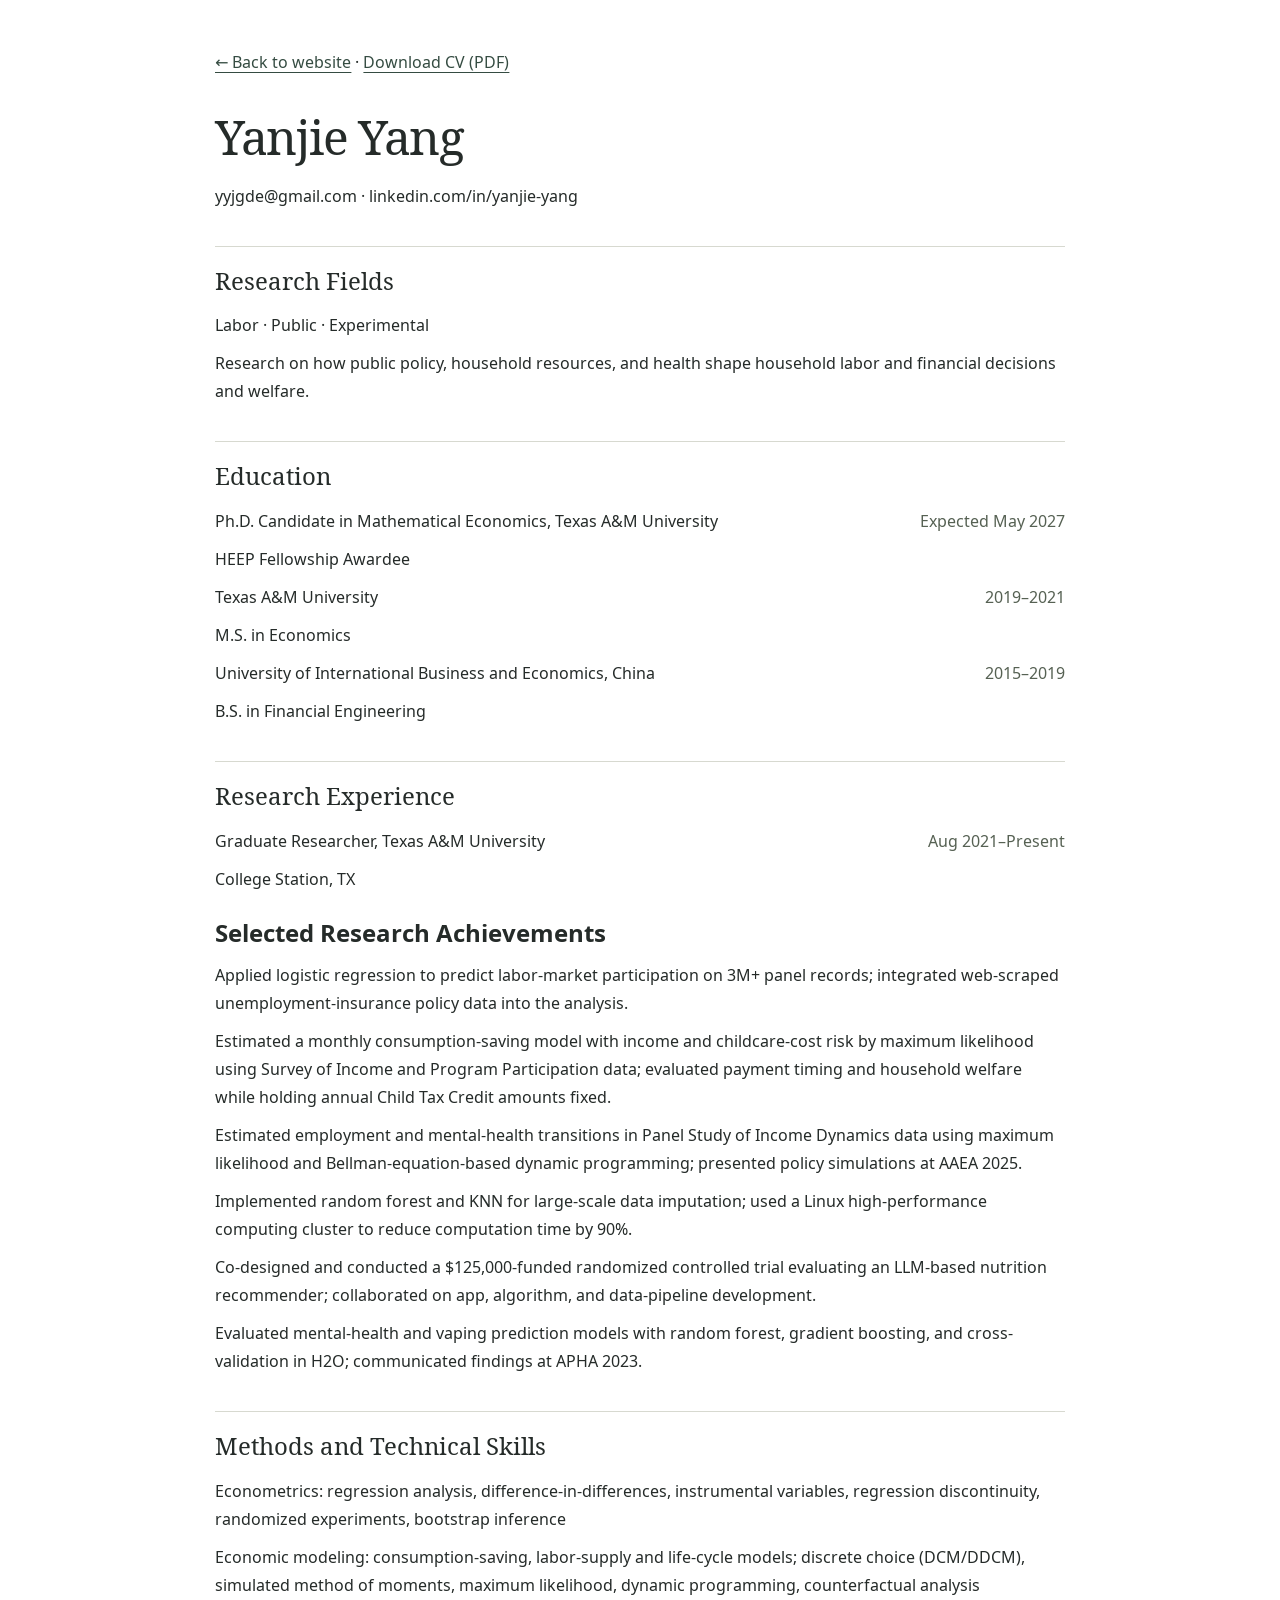
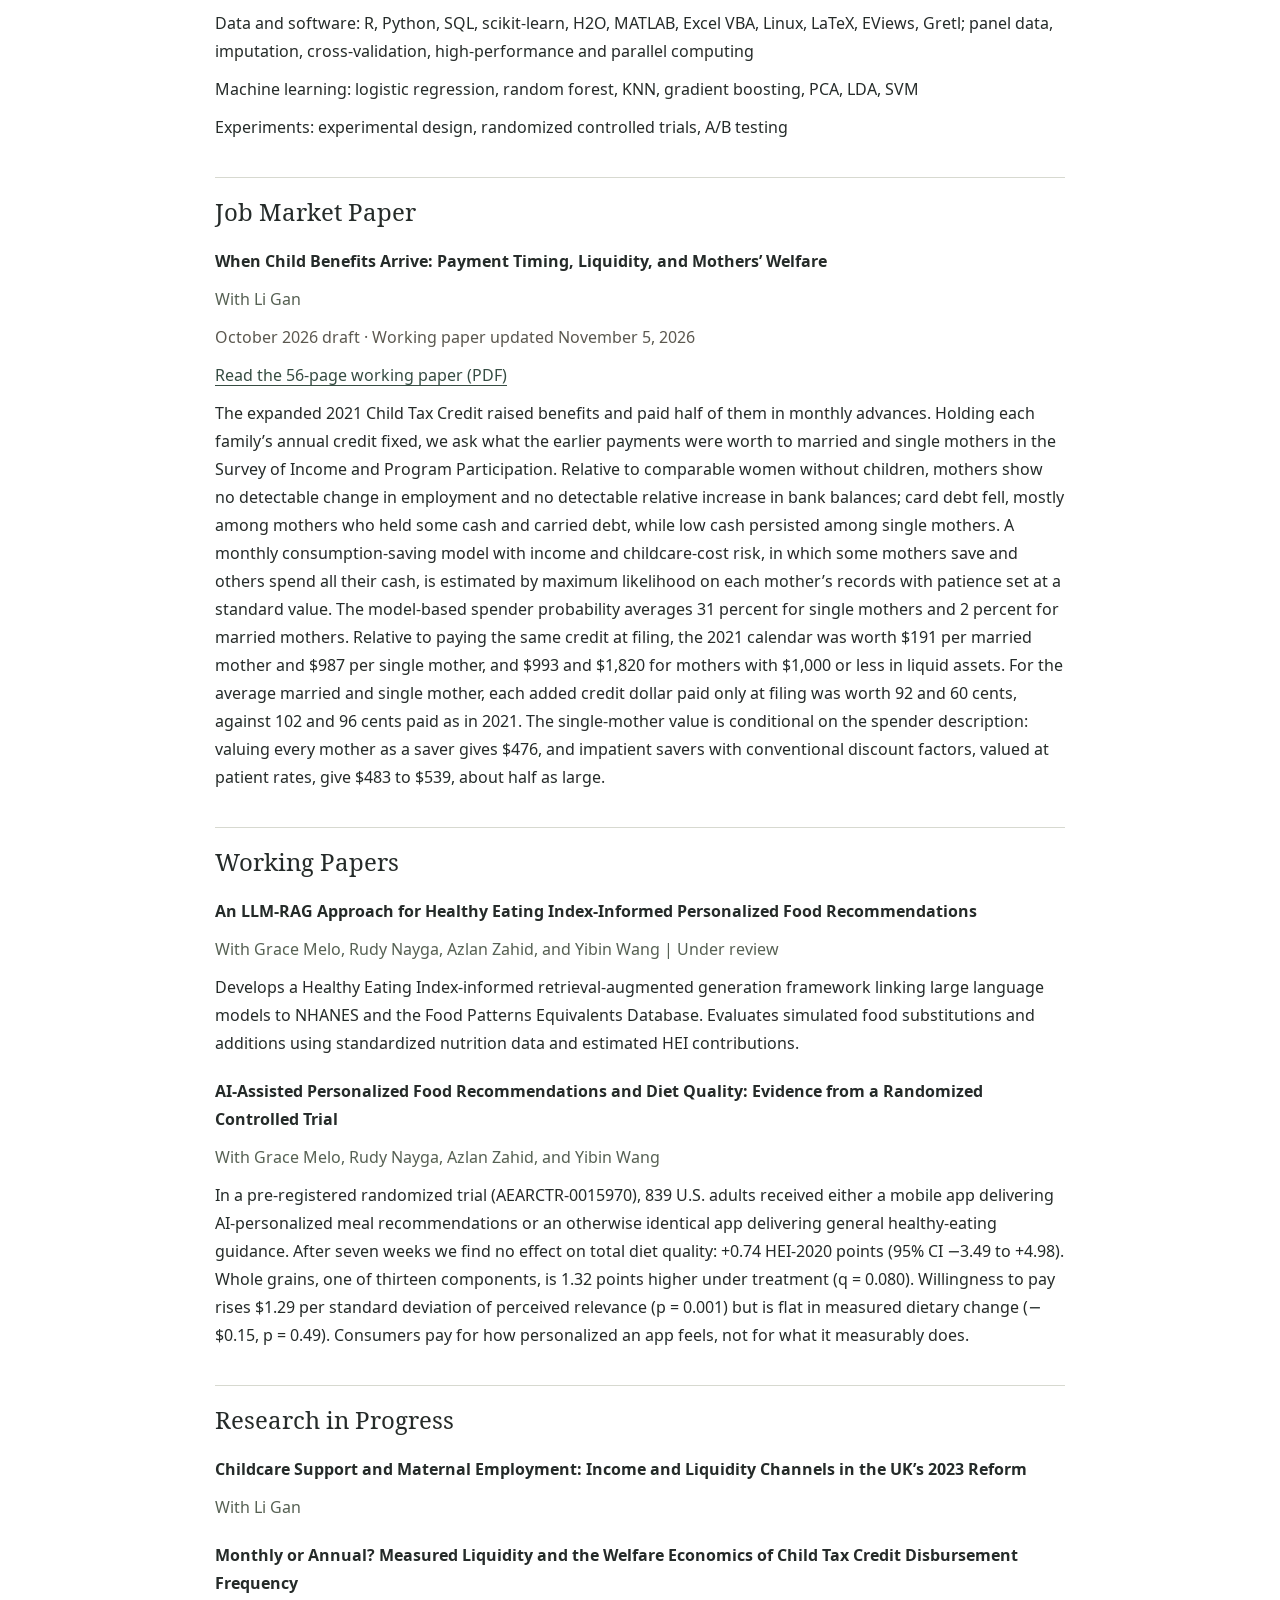
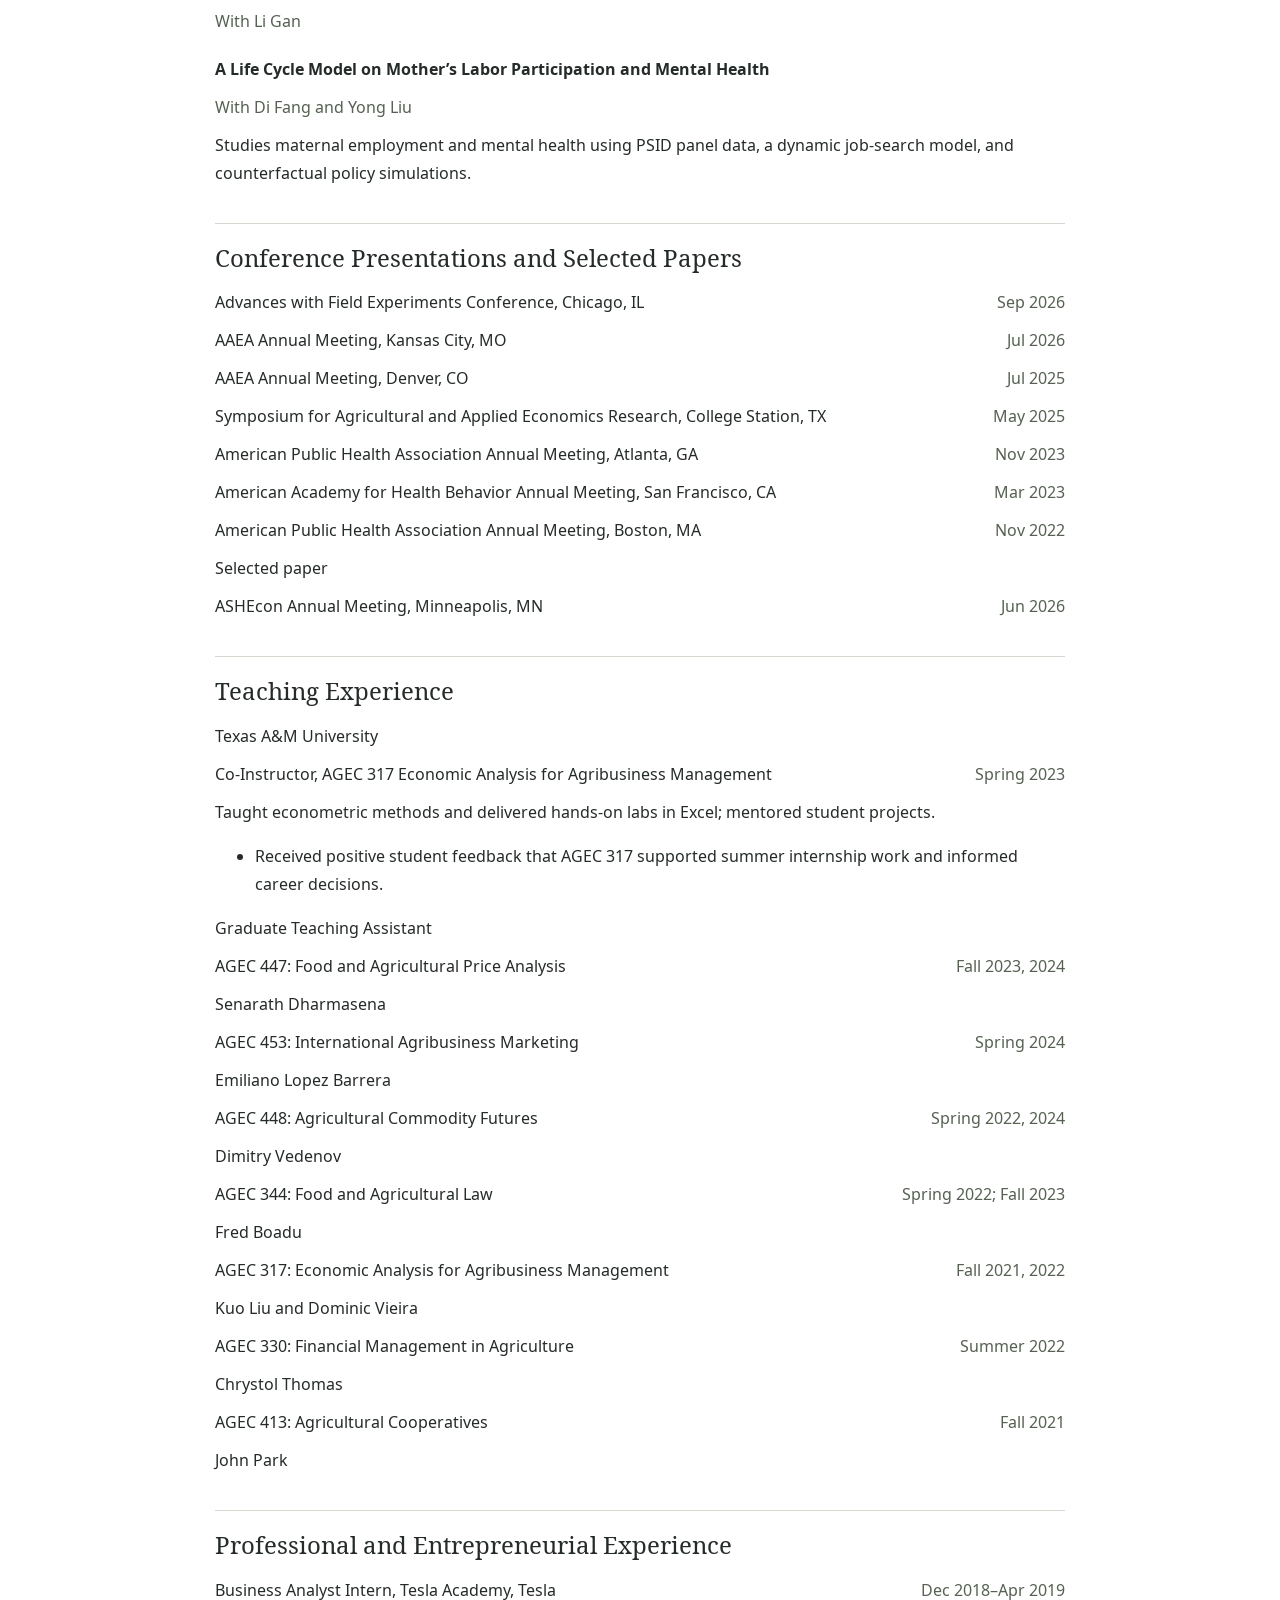
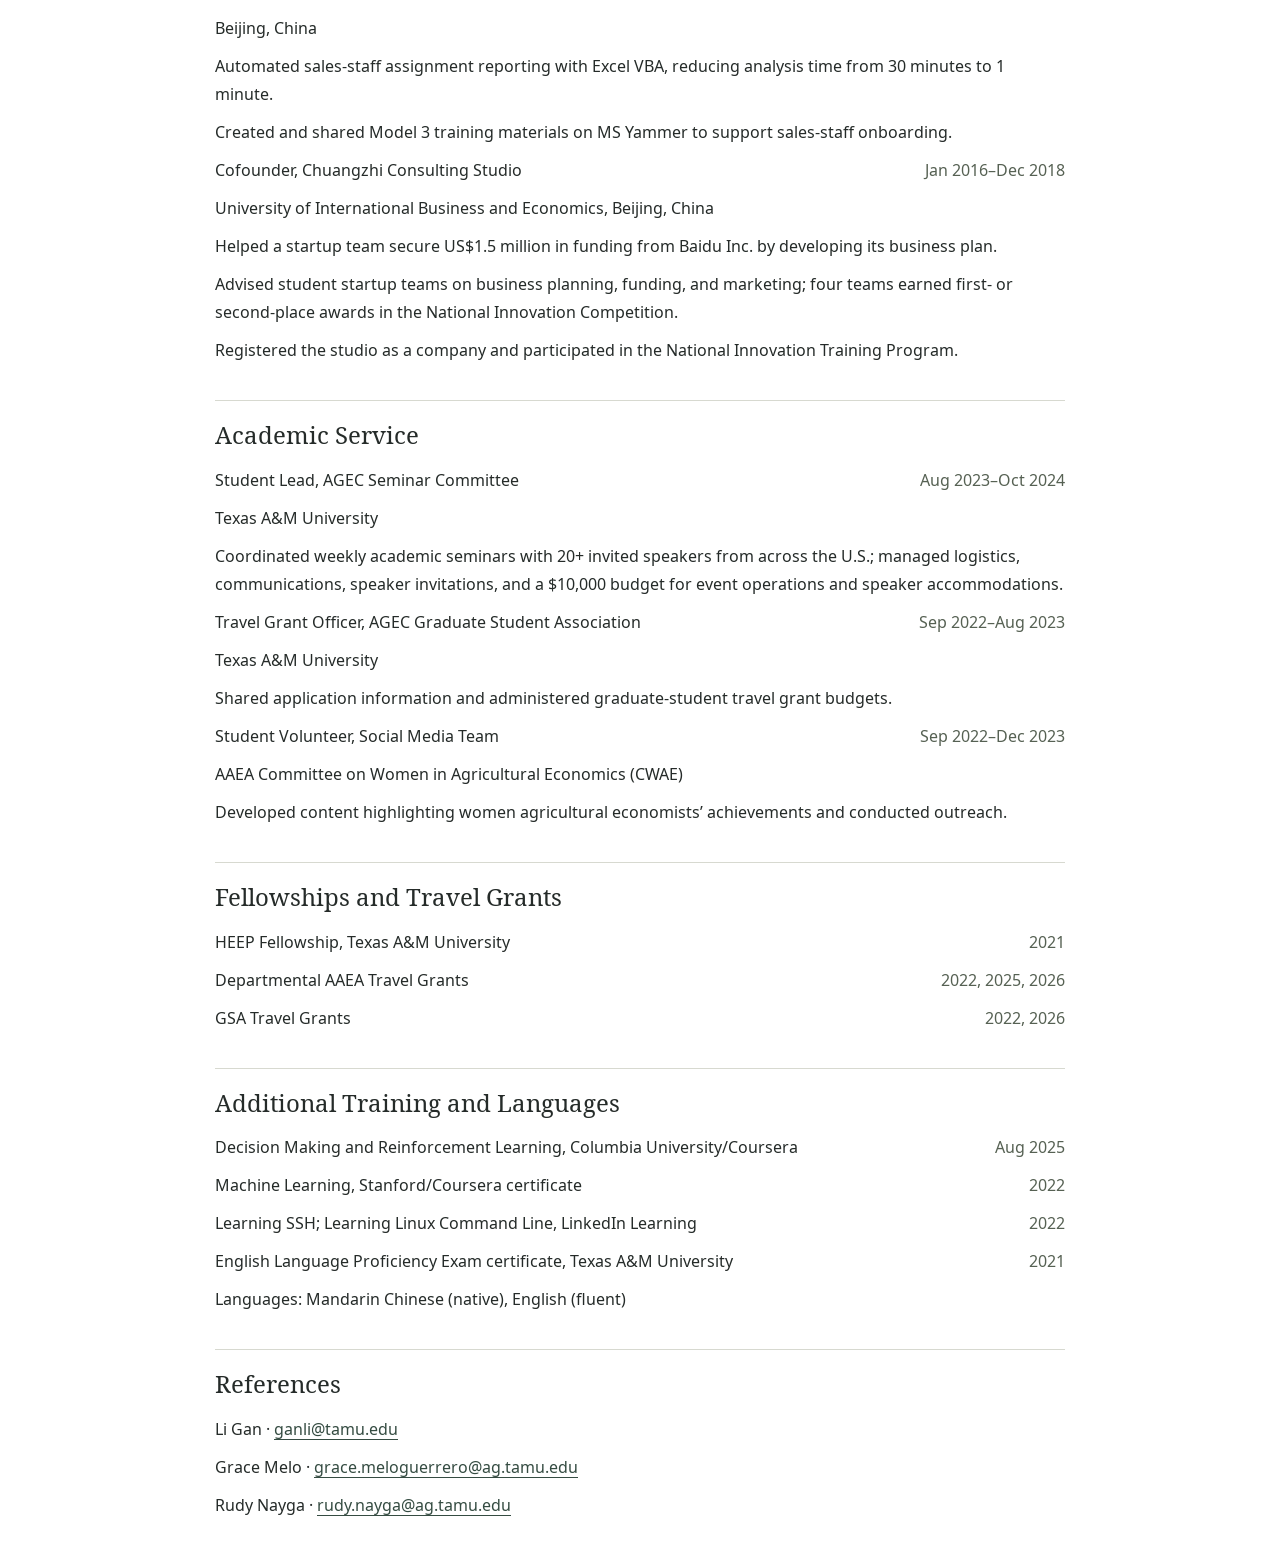
==== commit 08f52a73: "Add verified professional emails to CV references" ====
--- a/cv.html
+++ b/cv.html
@@ -1 +1 @@
-<!doctype html><html lang="en"><head><meta charset="utf-8"><meta name="viewport" content="width=device-width,initial-scale=1"><title>Curriculum Vitae | Yanjie Yang</title><style>body{max-width:850px;margin:48px auto;padding:0 24px;color:#252b29;font-family:var(--font-sans);font-size:16px;line-height:1.75}h1,h2{font-family:var(--font-serif);font-weight:400;line-height:1.2}h1{font-size:48px;letter-spacing:-1.3px;margin:0 0 16px}h2{font-size:24px;border-top:1px solid #d7d9d0;padding-top:20px;margin:36px 0 16px;break-after:avoid}h3{font-family:var(--font-sans);font-size:24px;line-height:1.35;margin:24px 0 12px;break-after:avoid}p{margin:10px 0;orphans:3;widows:3}.paper-title{font-weight:700;break-after:avoid;margin-top:20px}.paper-meta{font-size:16px;color:#566153;break-after:avoid}.date{float:right;font-size:16px;color:#566153;font-variant-numeric:tabular-nums;margin-left:20px}.version{font-size:16px;color:#5b584f}a{color:#354c42;text-underline-offset:4px}a:focus-visible{outline:3px solid #b55c34;outline-offset:4px}nav{font-size:16px;margin-bottom:32px}li{margin:6px 0}@media(max-width:600px){body{margin:30px auto}.date{float:none;display:block;margin-left:0}}@media print{.cv-entry{break-inside:avoid}nav{display:none}body{font-size:10pt;line-height:1.5;margin:0;padding:0;max-width:none}h1{font-size:24pt;margin-bottom:10pt}h2{font-size:14pt;margin-top:16pt;padding-top:9pt;margin-bottom:8pt}h3{font-size:10pt;margin-top:10pt;margin-bottom:5pt}.date,.paper-meta,.version{font-size:10pt}p{margin:5pt 0}.paper-title{margin-top:10pt}a{color:inherit;text-decoration:none}@page{size:letter;margin:0.65in}}</style><link rel="stylesheet" href="fonts.css"></head><body><nav><a href="index.html">← Back to website</a> · <a href="Yanjie_Yang_Web_CV.pdf" download>Download CV (PDF)</a></nav><h1>Yanjie Yang</h1><p>yyjgde@gmail.com · linkedin.com/in/yanjie-yang</p><h2>Research Fields</h2><p>Labor · Public · Experimental</p><p>Research on how public policy, household resources, and health shape household labor and financial decisions and welfare.</p><h2>Education</h2><p>Ph.D. Candidate in Mathematical Economics, Texas A&amp;M University <span class="date">Expected May 2027</span></p><p>HEEP Fellowship Awardee</p><p>Texas A&amp;M University <span class="date">2019–2021</span></p><p>M.S. in Economics</p><p>University of International Business and Economics, China <span class="date">2015–2019</span></p><p>B.S. in Financial Engineering</p><h2>Research Experience</h2><p>Graduate Researcher, Texas A&amp;M University <span class="date">Aug 2021–Present</span></p><p>College Station, TX</p><h3>Selected Research Achievements</h3><p>Applied logistic regression to predict labor-market participation on 3M+ panel records; integrated web-scraped unemployment-insurance policy data into the analysis.</p><p>Estimated a monthly consumption-saving model with income and childcare-cost risk by maximum likelihood using Survey of Income and Program Participation data; evaluated payment timing and household welfare while holding annual Child Tax Credit amounts fixed.</p><p>Estimated employment and mental-health transitions in Panel Study of Income Dynamics data using maximum likelihood and Bellman-equation-based dynamic programming; presented policy simulations at AAEA 2025.</p><p>Implemented random forest and KNN for large-scale data imputation; used a Linux high-performance computing cluster to reduce computation time by 90%.</p><p>Co-designed and conducted a $125,000-funded randomized controlled trial evaluating an LLM-based nutrition recommender; collaborated on app, algorithm, and data-pipeline development.</p><p>Evaluated mental-health and vaping prediction models with random forest, gradient boosting, and cross-validation in H2O; communicated findings at APHA 2023.</p><h2>Methods and Technical Skills</h2><p>Econometrics: regression analysis, difference-in-differences, instrumental variables, regression discontinuity, randomized experiments, bootstrap inference</p><p>Economic modeling: consumption-saving, labor-supply and life-cycle models; discrete choice (DCM/DDCM), simulated method of moments, maximum likelihood, dynamic programming, counterfactual analysis</p><p>Data and software: R, Python, SQL, scikit-learn, H2O, MATLAB, Excel VBA, Linux, LaTeX, EViews, Gretl; panel data, imputation, cross-validation, high-performance and parallel computing</p><p>Machine learning: logistic regression, random forest, KNN, gradient boosting, PCA, LDA, SVM</p><p>Experiments: experimental design, randomized controlled trials, A/B testing</p><h2>Job Market Paper</h2><p class="paper-title">When Child Benefits Arrive: Payment Timing, Liquidity, and Mothers’ Welfare</p><p class="paper-meta">With Li Gan</p><p class="version">October 2026 draft · Working paper updated November 5, 2026</p><p><a href="papers/CTC_Paper_Savers_Spenders_20261105.pdf" target="_blank" rel="noopener noreferrer">Read the 56-page working paper (PDF)</a></p><p>The expanded 2021 Child Tax Credit raised benefits and paid half of them in monthly advances. Holding each family’s annual credit fixed, we ask what the earlier payments were worth to married and single mothers in the Survey of Income and Program Participation. Relative to comparable women without children, mothers show no detectable change in employment and no detectable relative increase in bank balances; card debt fell, mostly among mothers who held some cash and carried debt, while low cash persisted among single mothers. A monthly consumption-saving model with income and childcare-cost risk, in which some mothers save and others spend all their cash, is estimated by maximum likelihood on each mother’s records with patience set at a standard value. The model-based spender probability averages 31 percent for single mothers and 2 percent for married mothers. Relative to paying the same credit at filing, the 2021 calendar was worth $191 per married mother and $987 per single mother, and $993 and $1,820 for mothers with $1,000 or less in liquid assets. For the average married and single mother, each added credit dollar paid only at filing was worth 92 and 60 cents, against 102 and 96 cents paid as in 2021. The single-mother value is conditional on the spender description: valuing every mother as a saver gives $476, and impatient savers with conventional discount factors, valued at patient rates, give $483 to $539, about half as large.</p><h2>Working Papers</h2><p class="paper-title">An LLM-RAG Approach for Healthy Eating Index-Informed Personalized Food Recommendations</p><p class="paper-meta">With Grace Melo, Rudy Nayga, Azlan Zahid, and Yibin Wang | Under review</p><p>Develops a Healthy Eating Index-informed retrieval-augmented generation framework linking large language models to NHANES and the Food Patterns Equivalents Database. Evaluates simulated food substitutions and additions using standardized nutrition data and estimated HEI contributions.</p><p class="paper-title">AI-Assisted Personalized Food Recommendations and Diet Quality: Evidence from a Randomized Controlled Trial</p><p class="paper-meta">With Grace Melo, Rudy Nayga, Azlan Zahid, and Yibin Wang</p><p>In a pre-registered randomized trial (AEARCTR-0015970), 839 U.S. adults received either a mobile app delivering AI-personalized meal recommendations or an otherwise identical app delivering general healthy-eating guidance. After seven weeks we find no effect on total diet quality: +0.74 HEI-2020 points (95% CI −3.49 to +4.98). Whole grains, one of thirteen components, is 1.32 points higher under treatment (q = 0.080). Willingness to pay rises $1.29 per standard deviation of perceived relevance (p = 0.001) but is flat in measured dietary change (−$0.15, p = 0.49). Consumers pay for how personalized an app feels, not for what it measurably does.</p><h2>Research in Progress</h2><p class="paper-title">Childcare Support and Maternal Employment: Income and Liquidity Channels in the UK’s 2023 Reform</p><p class="paper-meta">With Li Gan</p><p class="paper-title">Monthly or Annual? Measured Liquidity and the Welfare Economics of Child Tax Credit Disbursement Frequency</p><p class="paper-meta">With Li Gan</p><p class="paper-title">A Life Cycle Model on Mother’s Labor Participation and Mental Health</p><p class="paper-meta">With Di Fang and Yong Liu</p><p>Studies maternal employment and mental health using PSID panel data, a dynamic job-search model, and counterfactual policy simulations.</p><h2>Conference Presentations and Selected Papers</h2><p>Advances with Field Experiments Conference, Chicago, IL <span class="date">Sep 2026</span></p><p>AAEA Annual Meeting, Kansas City, MO <span class="date">Jul 2026</span></p><p>AAEA Annual Meeting, Denver, CO <span class="date">Jul 2025</span></p><p>Symposium for Agricultural and Applied Economics Research, College Station, TX <span class="date">May 2025</span></p><p>American Public Health Association Annual Meeting, Atlanta, GA <span class="date">Nov 2023</span></p><p>American Academy for Health Behavior Annual Meeting, San Francisco, CA <span class="date">Mar 2023</span></p><p>American Public Health Association Annual Meeting, Boston, MA <span class="date">Nov 2022</span></p><p>Selected paper</p><p>ASHEcon Annual Meeting, Minneapolis, MN <span class="date">Jun 2026</span></p><h2>Teaching Experience</h2><div class="cv-entry"><p>Texas A&amp;M University</p><p>Co-Instructor, AGEC 317 Economic Analysis for Agribusiness Management <span class="date">Spring 2023</span></p><p>Taught econometric methods and delivered hands-on labs in Excel; mentored student projects.</p><ul><li>Received positive student feedback that AGEC 317 supported summer internship work and informed career decisions.</li></ul></div><p>Graduate Teaching Assistant</p><p>AGEC 447: Food and Agricultural Price Analysis <span class="date">Fall 2023, 2024</span></p><p>Senarath Dharmasena</p><p>AGEC 453: International Agribusiness Marketing <span class="date">Spring 2024</span></p><p>Emiliano Lopez Barrera</p><p>AGEC 448: Agricultural Commodity Futures <span class="date">Spring 2022, 2024</span></p><p>Dimitry Vedenov</p><p>AGEC 344: Food and Agricultural Law <span class="date">Spring 2022; Fall 2023</span></p><p>Fred Boadu</p><p>AGEC 317: Economic Analysis for Agribusiness Management <span class="date">Fall 2021, 2022</span></p><p>Kuo Liu and Dominic Vieira</p><p>AGEC 330: Financial Management in Agriculture <span class="date">Summer 2022</span></p><p>Chrystol Thomas</p><p>AGEC 413: Agricultural Cooperatives <span class="date">Fall 2021</span></p><p>John Park</p><h2>Professional and Entrepreneurial Experience</h2><div class="cv-entry"><p>Business Analyst Intern, Tesla Academy, Tesla <span class="date">Dec 2018–Apr 2019</span></p><p>Beijing, China</p><p>Automated sales-staff assignment reporting with Excel VBA, reducing analysis time from 30 minutes to 1 minute.</p><p>Created and shared Model 3 training materials on MS Yammer to support sales-staff onboarding.</p></div><div class="cv-entry"><p>Cofounder, Chuangzhi Consulting Studio <span class="date">Jan 2016–Dec 2018</span></p><p>University of International Business and Economics, Beijing, China</p><p>Helped a startup team secure US$1.5 million in funding from Baidu Inc. by developing its business plan.</p><p>Advised student startup teams on business planning, funding, and marketing; four teams earned first- or second-place awards in the National Innovation Competition.</p><p>Registered the studio as a company and participated in the National Innovation Training Program.</p></div><h2>Academic Service</h2><div class="cv-entry"><p>Student Lead, AGEC Seminar Committee <span class="date">Aug 2023–Oct 2024</span></p><p>Texas A&amp;M University</p><p>Coordinated weekly academic seminars with 20+ invited speakers from across the U.S.; managed logistics, communications, speaker invitations, and a $10,000 budget for event operations and speaker accommodations.</p></div><div class="cv-entry"><p>Travel Grant Officer, AGEC Graduate Student Association <span class="date">Sep 2022–Aug 2023</span></p><p>Texas A&amp;M University</p><p>Shared application information and administered graduate-student travel grant budgets.</p></div><div class="cv-entry"><p>Student Volunteer, Social Media Team <span class="date">Sep 2022–Dec 2023</span></p><p>AAEA Committee on Women in Agricultural Economics (CWAE)</p><p>Developed content highlighting women agricultural economists’ achievements and conducted outreach.</p></div><h2>Fellowships and Travel Grants</h2><p>HEEP Fellowship, Texas A&amp;M University <span class="date">2021</span></p><p>Departmental AAEA Travel Grants <span class="date">2022, 2025, 2026</span></p><p>GSA Travel Grants <span class="date">2022, 2026</span></p><h2>Additional Training and Languages</h2><p>Decision Making and Reinforcement Learning, Columbia University/Coursera <span class="date">Aug 2025</span></p><p>Machine Learning, Stanford/Coursera certificate <span class="date">2022</span></p><p>Learning SSH; Learning Linux Command Line, LinkedIn Learning <span class="date">2022</span></p><p>English Language Proficiency Exam certificate, Texas A&amp;M University <span class="date">2021</span></p><p>Languages: Mandarin Chinese (native), English (fluent)</p><h2>References</h2><p>Li Gan<br>Grace Melo<br>Rudy Nayga</p></body></html>+<!doctype html><html lang="en"><head><meta charset="utf-8"><meta name="viewport" content="width=device-width,initial-scale=1"><title>Curriculum Vitae | Yanjie Yang</title><style>body{max-width:850px;margin:48px auto;padding:0 24px;color:#252b29;font-family:var(--font-sans);font-size:16px;line-height:1.75}h1,h2{font-family:var(--font-serif);font-weight:400;line-height:1.2}h1{font-size:48px;letter-spacing:-1.3px;margin:0 0 16px}h2{font-size:24px;border-top:1px solid #d7d9d0;padding-top:20px;margin:36px 0 16px;break-after:avoid}h3{font-family:var(--font-sans);font-size:24px;line-height:1.35;margin:24px 0 12px;break-after:avoid}p{margin:10px 0;orphans:3;widows:3}.paper-title{font-weight:700;break-after:avoid;margin-top:20px}.paper-meta{font-size:16px;color:#566153;break-after:avoid}.date{float:right;font-size:16px;color:#566153;font-variant-numeric:tabular-nums;margin-left:20px}.version{font-size:16px;color:#5b584f}a{color:#354c42;text-underline-offset:4px}a:focus-visible{outline:3px solid #b55c34;outline-offset:4px}nav{font-size:16px;margin-bottom:32px}li{margin:6px 0}@media(max-width:600px){body{margin:30px auto}.date{float:none;display:block;margin-left:0}}@media print{.cv-entry{break-inside:avoid}nav{display:none}body{font-size:10pt;line-height:1.5;margin:0;padding:0;max-width:none}h1{font-size:24pt;margin-bottom:10pt}h2{font-size:14pt;margin-top:16pt;padding-top:9pt;margin-bottom:8pt}h3{font-size:10pt;margin-top:10pt;margin-bottom:5pt}.date,.paper-meta,.version{font-size:10pt}p{margin:5pt 0}.paper-title{margin-top:10pt}a{color:inherit;text-decoration:none}@page{size:letter;margin:0.65in}}</style><link rel="stylesheet" href="fonts.css"></head><body><nav><a href="index.html">← Back to website</a> · <a href="Yanjie_Yang_Web_CV.pdf" download>Download CV (PDF)</a></nav><h1>Yanjie Yang</h1><p>yyjgde@gmail.com · linkedin.com/in/yanjie-yang</p><h2>Research Fields</h2><p>Labor · Public · Experimental</p><p>Research on how public policy, household resources, and health shape household labor and financial decisions and welfare.</p><h2>Education</h2><p>Ph.D. Candidate in Mathematical Economics, Texas A&amp;M University <span class="date">Expected May 2027</span></p><p>HEEP Fellowship Awardee</p><p>Texas A&amp;M University <span class="date">2019–2021</span></p><p>M.S. in Economics</p><p>University of International Business and Economics, China <span class="date">2015–2019</span></p><p>B.S. in Financial Engineering</p><h2>Research Experience</h2><p>Graduate Researcher, Texas A&amp;M University <span class="date">Aug 2021–Present</span></p><p>College Station, TX</p><h3>Selected Research Achievements</h3><p>Applied logistic regression to predict labor-market participation on 3M+ panel records; integrated web-scraped unemployment-insurance policy data into the analysis.</p><p>Estimated a monthly consumption-saving model with income and childcare-cost risk by maximum likelihood using Survey of Income and Program Participation data; evaluated payment timing and household welfare while holding annual Child Tax Credit amounts fixed.</p><p>Estimated employment and mental-health transitions in Panel Study of Income Dynamics data using maximum likelihood and Bellman-equation-based dynamic programming; presented policy simulations at AAEA 2025.</p><p>Implemented random forest and KNN for large-scale data imputation; used a Linux high-performance computing cluster to reduce computation time by 90%.</p><p>Co-designed and conducted a $125,000-funded randomized controlled trial evaluating an LLM-based nutrition recommender; collaborated on app, algorithm, and data-pipeline development.</p><p>Evaluated mental-health and vaping prediction models with random forest, gradient boosting, and cross-validation in H2O; communicated findings at APHA 2023.</p><h2>Methods and Technical Skills</h2><p>Econometrics: regression analysis, difference-in-differences, instrumental variables, regression discontinuity, randomized experiments, bootstrap inference</p><p>Economic modeling: consumption-saving, labor-supply and life-cycle models; discrete choice (DCM/DDCM), simulated method of moments, maximum likelihood, dynamic programming, counterfactual analysis</p><p>Data and software: R, Python, SQL, scikit-learn, H2O, MATLAB, Excel VBA, Linux, LaTeX, EViews, Gretl; panel data, imputation, cross-validation, high-performance and parallel computing</p><p>Machine learning: logistic regression, random forest, KNN, gradient boosting, PCA, LDA, SVM</p><p>Experiments: experimental design, randomized controlled trials, A/B testing</p><h2>Job Market Paper</h2><p class="paper-title">When Child Benefits Arrive: Payment Timing, Liquidity, and Mothers’ Welfare</p><p class="paper-meta">With Li Gan</p><p class="version">October 2026 draft · Working paper updated November 5, 2026</p><p><a href="papers/CTC_Paper_Savers_Spenders_20261105.pdf" target="_blank" rel="noopener noreferrer">Read the 56-page working paper (PDF)</a></p><p>The expanded 2021 Child Tax Credit raised benefits and paid half of them in monthly advances. Holding each family’s annual credit fixed, we ask what the earlier payments were worth to married and single mothers in the Survey of Income and Program Participation. Relative to comparable women without children, mothers show no detectable change in employment and no detectable relative increase in bank balances; card debt fell, mostly among mothers who held some cash and carried debt, while low cash persisted among single mothers. A monthly consumption-saving model with income and childcare-cost risk, in which some mothers save and others spend all their cash, is estimated by maximum likelihood on each mother’s records with patience set at a standard value. The model-based spender probability averages 31 percent for single mothers and 2 percent for married mothers. Relative to paying the same credit at filing, the 2021 calendar was worth $191 per married mother and $987 per single mother, and $993 and $1,820 for mothers with $1,000 or less in liquid assets. For the average married and single mother, each added credit dollar paid only at filing was worth 92 and 60 cents, against 102 and 96 cents paid as in 2021. The single-mother value is conditional on the spender description: valuing every mother as a saver gives $476, and impatient savers with conventional discount factors, valued at patient rates, give $483 to $539, about half as large.</p><h2>Working Papers</h2><p class="paper-title">An LLM-RAG Approach for Healthy Eating Index-Informed Personalized Food Recommendations</p><p class="paper-meta">With Grace Melo, Rudy Nayga, Azlan Zahid, and Yibin Wang | Under review</p><p>Develops a Healthy Eating Index-informed retrieval-augmented generation framework linking large language models to NHANES and the Food Patterns Equivalents Database. Evaluates simulated food substitutions and additions using standardized nutrition data and estimated HEI contributions.</p><p class="paper-title">AI-Assisted Personalized Food Recommendations and Diet Quality: Evidence from a Randomized Controlled Trial</p><p class="paper-meta">With Grace Melo, Rudy Nayga, Azlan Zahid, and Yibin Wang</p><p>In a pre-registered randomized trial (AEARCTR-0015970), 839 U.S. adults received either a mobile app delivering AI-personalized meal recommendations or an otherwise identical app delivering general healthy-eating guidance. After seven weeks we find no effect on total diet quality: +0.74 HEI-2020 points (95% CI −3.49 to +4.98). Whole grains, one of thirteen components, is 1.32 points higher under treatment (q = 0.080). Willingness to pay rises $1.29 per standard deviation of perceived relevance (p = 0.001) but is flat in measured dietary change (−$0.15, p = 0.49). Consumers pay for how personalized an app feels, not for what it measurably does.</p><h2>Research in Progress</h2><p class="paper-title">Childcare Support and Maternal Employment: Income and Liquidity Channels in the UK’s 2023 Reform</p><p class="paper-meta">With Li Gan</p><p class="paper-title">Monthly or Annual? Measured Liquidity and the Welfare Economics of Child Tax Credit Disbursement Frequency</p><p class="paper-meta">With Li Gan</p><p class="paper-title">A Life Cycle Model on Mother’s Labor Participation and Mental Health</p><p class="paper-meta">With Di Fang and Yong Liu</p><p>Studies maternal employment and mental health using PSID panel data, a dynamic job-search model, and counterfactual policy simulations.</p><h2>Conference Presentations and Selected Papers</h2><p>Advances with Field Experiments Conference, Chicago, IL <span class="date">Sep 2026</span></p><p>AAEA Annual Meeting, Kansas City, MO <span class="date">Jul 2026</span></p><p>AAEA Annual Meeting, Denver, CO <span class="date">Jul 2025</span></p><p>Symposium for Agricultural and Applied Economics Research, College Station, TX <span class="date">May 2025</span></p><p>American Public Health Association Annual Meeting, Atlanta, GA <span class="date">Nov 2023</span></p><p>American Academy for Health Behavior Annual Meeting, San Francisco, CA <span class="date">Mar 2023</span></p><p>American Public Health Association Annual Meeting, Boston, MA <span class="date">Nov 2022</span></p><p>Selected paper</p><p>ASHEcon Annual Meeting, Minneapolis, MN <span class="date">Jun 2026</span></p><h2>Teaching Experience</h2><div class="cv-entry"><p>Texas A&amp;M University</p><p>Co-Instructor, AGEC 317 Economic Analysis for Agribusiness Management <span class="date">Spring 2023</span></p><p>Taught econometric methods and delivered hands-on labs in Excel; mentored student projects.</p><ul><li>Received positive student feedback that AGEC 317 supported summer internship work and informed career decisions.</li></ul></div><p>Graduate Teaching Assistant</p><p>AGEC 447: Food and Agricultural Price Analysis <span class="date">Fall 2023, 2024</span></p><p>Senarath Dharmasena</p><p>AGEC 453: International Agribusiness Marketing <span class="date">Spring 2024</span></p><p>Emiliano Lopez Barrera</p><p>AGEC 448: Agricultural Commodity Futures <span class="date">Spring 2022, 2024</span></p><p>Dimitry Vedenov</p><p>AGEC 344: Food and Agricultural Law <span class="date">Spring 2022; Fall 2023</span></p><p>Fred Boadu</p><p>AGEC 317: Economic Analysis for Agribusiness Management <span class="date">Fall 2021, 2022</span></p><p>Kuo Liu and Dominic Vieira</p><p>AGEC 330: Financial Management in Agriculture <span class="date">Summer 2022</span></p><p>Chrystol Thomas</p><p>AGEC 413: Agricultural Cooperatives <span class="date">Fall 2021</span></p><p>John Park</p><h2>Professional and Entrepreneurial Experience</h2><div class="cv-entry"><p>Business Analyst Intern, Tesla Academy, Tesla <span class="date">Dec 2018–Apr 2019</span></p><p>Beijing, China</p><p>Automated sales-staff assignment reporting with Excel VBA, reducing analysis time from 30 minutes to 1 minute.</p><p>Created and shared Model 3 training materials on MS Yammer to support sales-staff onboarding.</p></div><div class="cv-entry"><p>Cofounder, Chuangzhi Consulting Studio <span class="date">Jan 2016–Dec 2018</span></p><p>University of International Business and Economics, Beijing, China</p><p>Helped a startup team secure US$1.5 million in funding from Baidu Inc. by developing its business plan.</p><p>Advised student startup teams on business planning, funding, and marketing; four teams earned first- or second-place awards in the National Innovation Competition.</p><p>Registered the studio as a company and participated in the National Innovation Training Program.</p></div><h2>Academic Service</h2><div class="cv-entry"><p>Student Lead, AGEC Seminar Committee <span class="date">Aug 2023–Oct 2024</span></p><p>Texas A&amp;M University</p><p>Coordinated weekly academic seminars with 20+ invited speakers from across the U.S.; managed logistics, communications, speaker invitations, and a $10,000 budget for event operations and speaker accommodations.</p></div><div class="cv-entry"><p>Travel Grant Officer, AGEC Graduate Student Association <span class="date">Sep 2022–Aug 2023</span></p><p>Texas A&amp;M University</p><p>Shared application information and administered graduate-student travel grant budgets.</p></div><div class="cv-entry"><p>Student Volunteer, Social Media Team <span class="date">Sep 2022–Dec 2023</span></p><p>AAEA Committee on Women in Agricultural Economics (CWAE)</p><p>Developed content highlighting women agricultural economists’ achievements and conducted outreach.</p></div><h2>Fellowships and Travel Grants</h2><p>HEEP Fellowship, Texas A&amp;M University <span class="date">2021</span></p><p>Departmental AAEA Travel Grants <span class="date">2022, 2025, 2026</span></p><p>GSA Travel Grants <span class="date">2022, 2026</span></p><h2>Additional Training and Languages</h2><p>Decision Making and Reinforcement Learning, Columbia University/Coursera <span class="date">Aug 2025</span></p><p>Machine Learning, Stanford/Coursera certificate <span class="date">2022</span></p><p>Learning SSH; Learning Linux Command Line, LinkedIn Learning <span class="date">2022</span></p><p>English Language Proficiency Exam certificate, Texas A&amp;M University <span class="date">2021</span></p><p>Languages: Mandarin Chinese (native), English (fluent)</p><h2>References</h2><p>Li Gan · <a href="mailto:ganli@tamu.edu">ganli@tamu.edu</a></p><p>Grace Melo · <a href="mailto:grace.meloguerrero@ag.tamu.edu">grace.meloguerrero@ag.tamu.edu</a></p><p>Rudy Nayga · <a href="mailto:rudy.nayga@ag.tamu.edu">rudy.nayga@ag.tamu.edu</a></p></body></html>
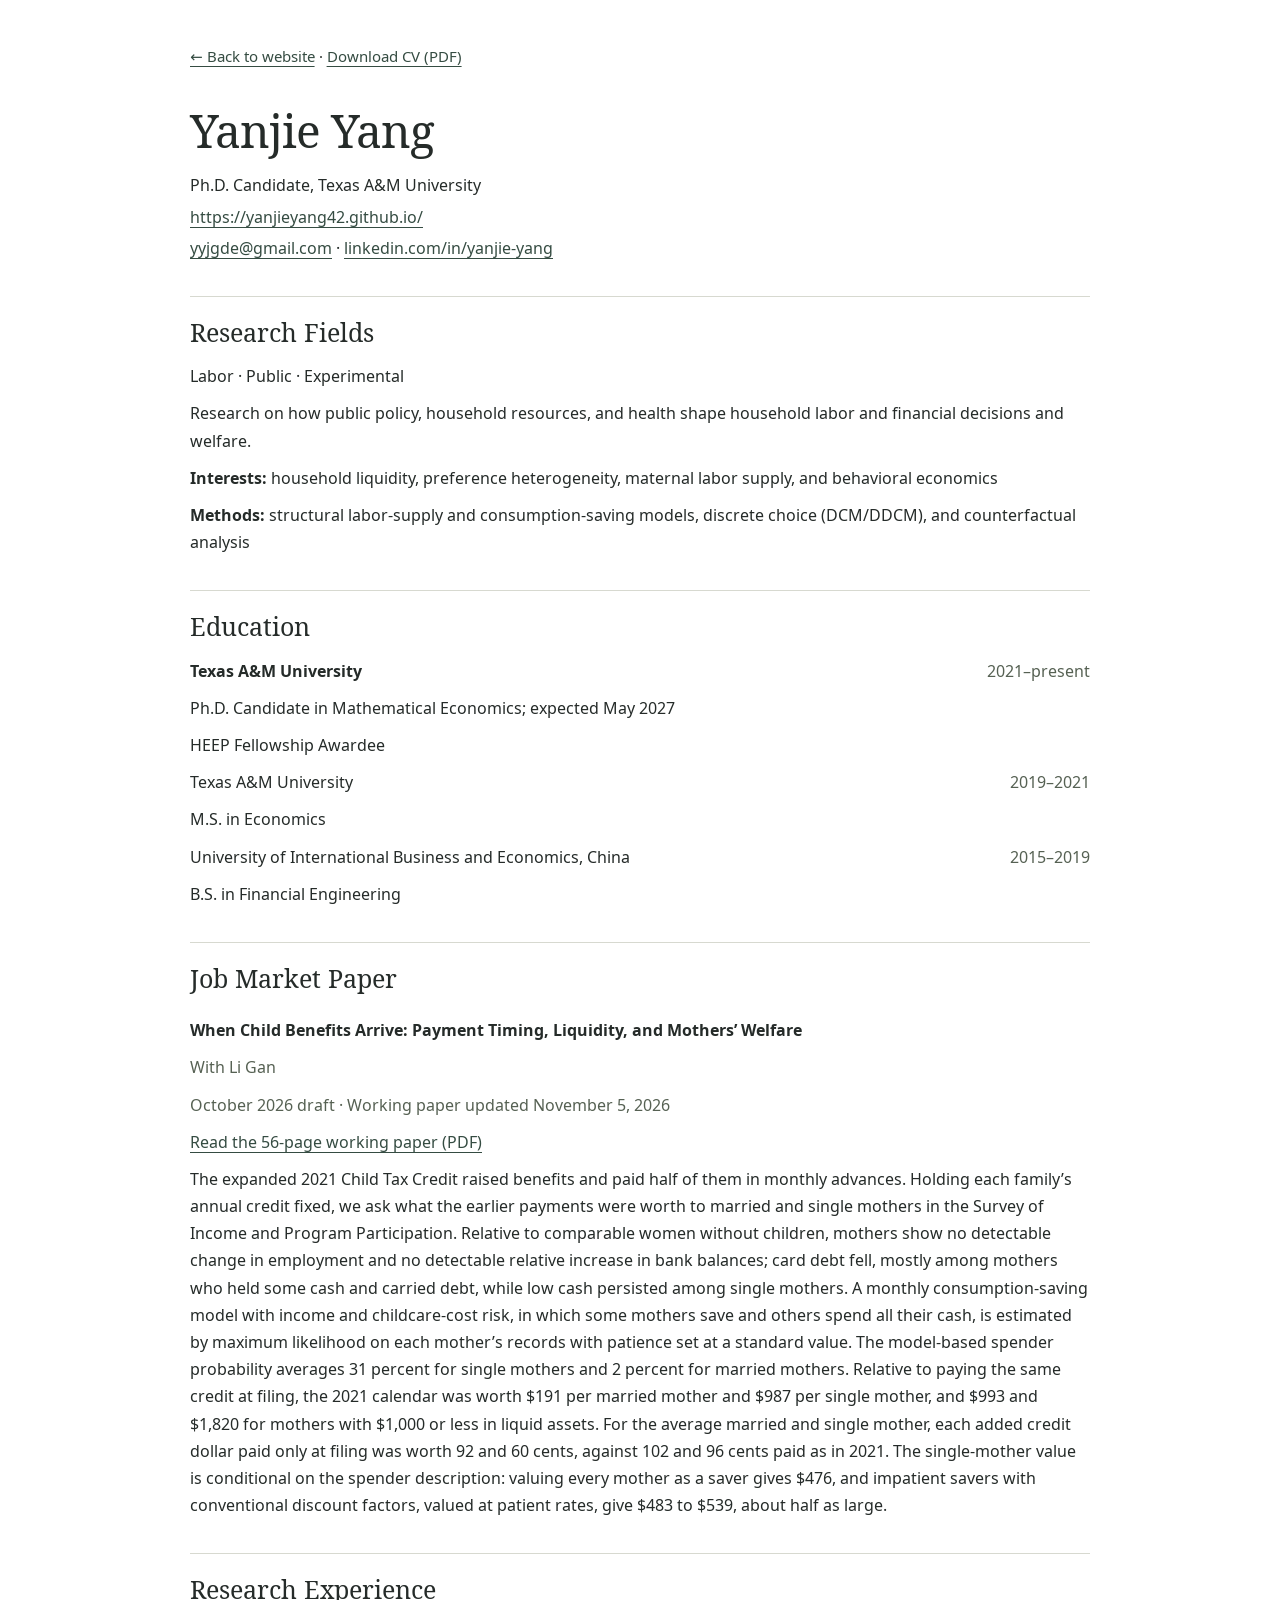
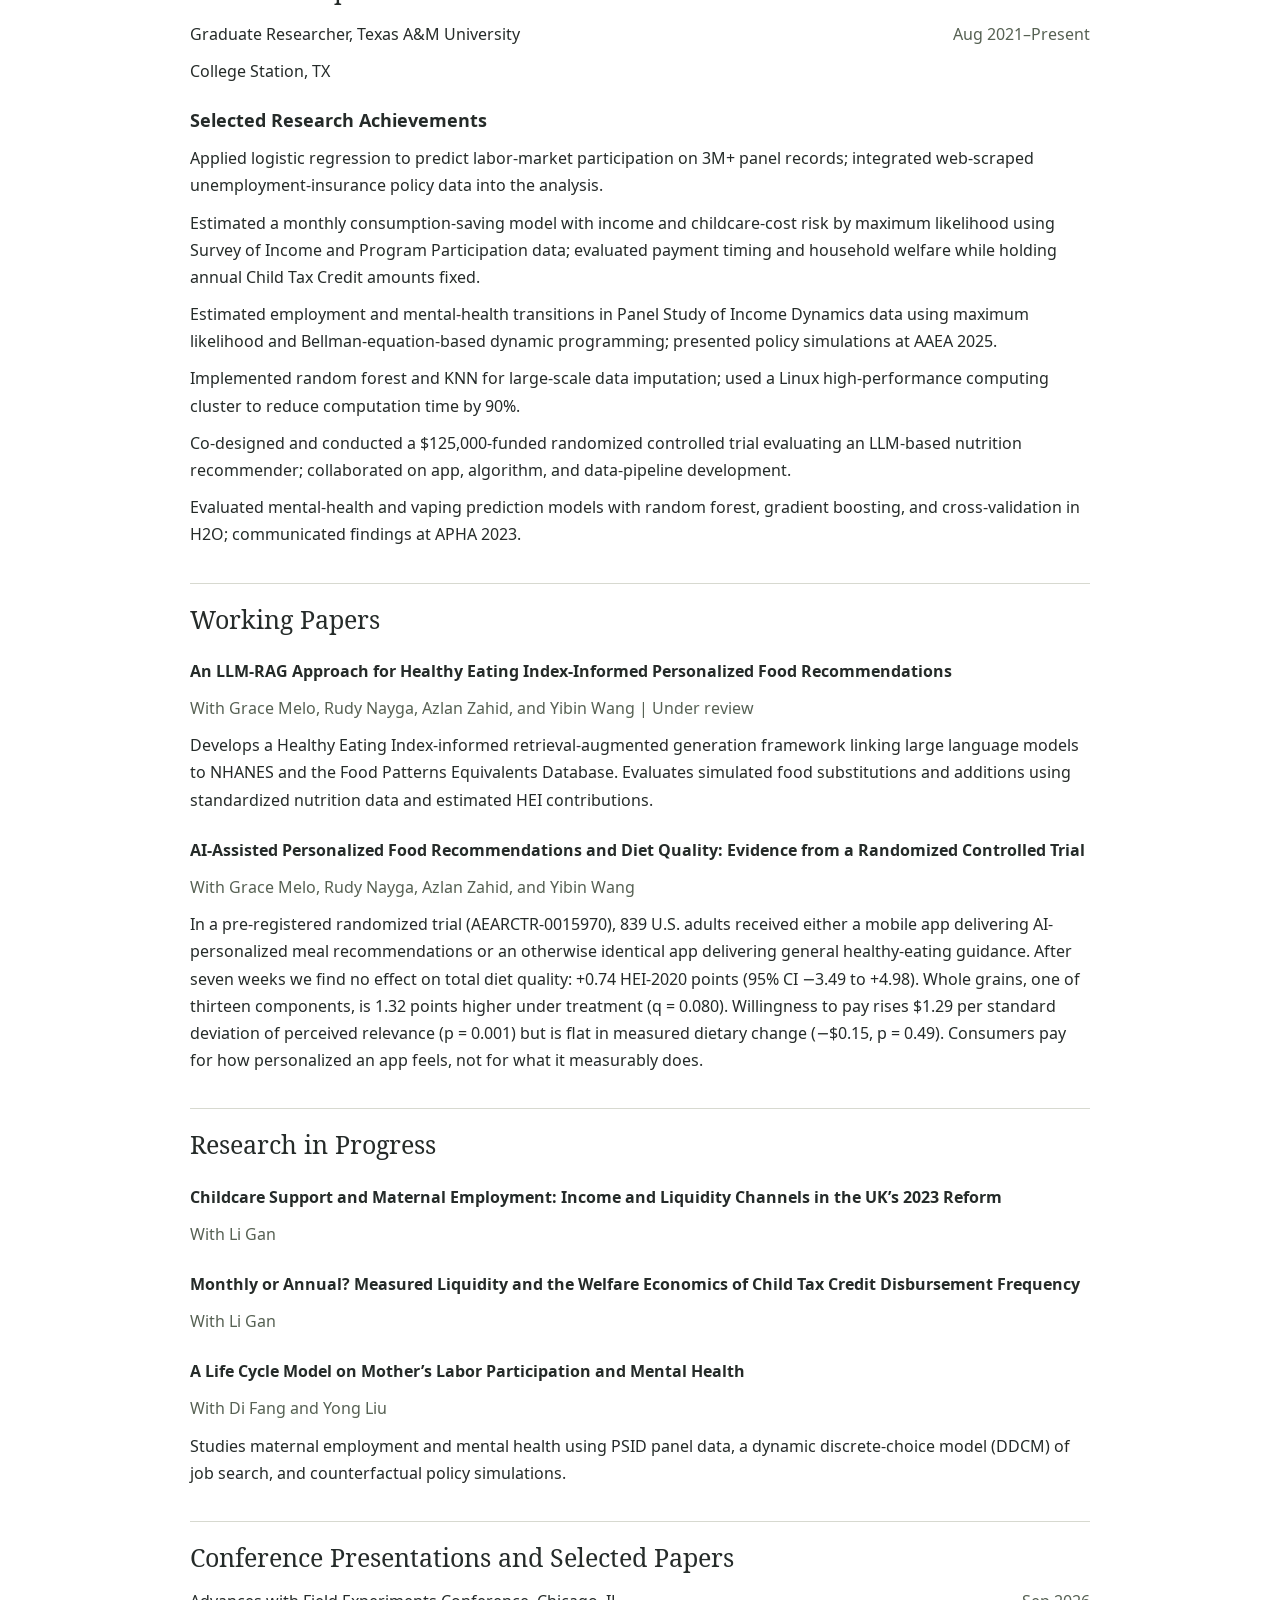
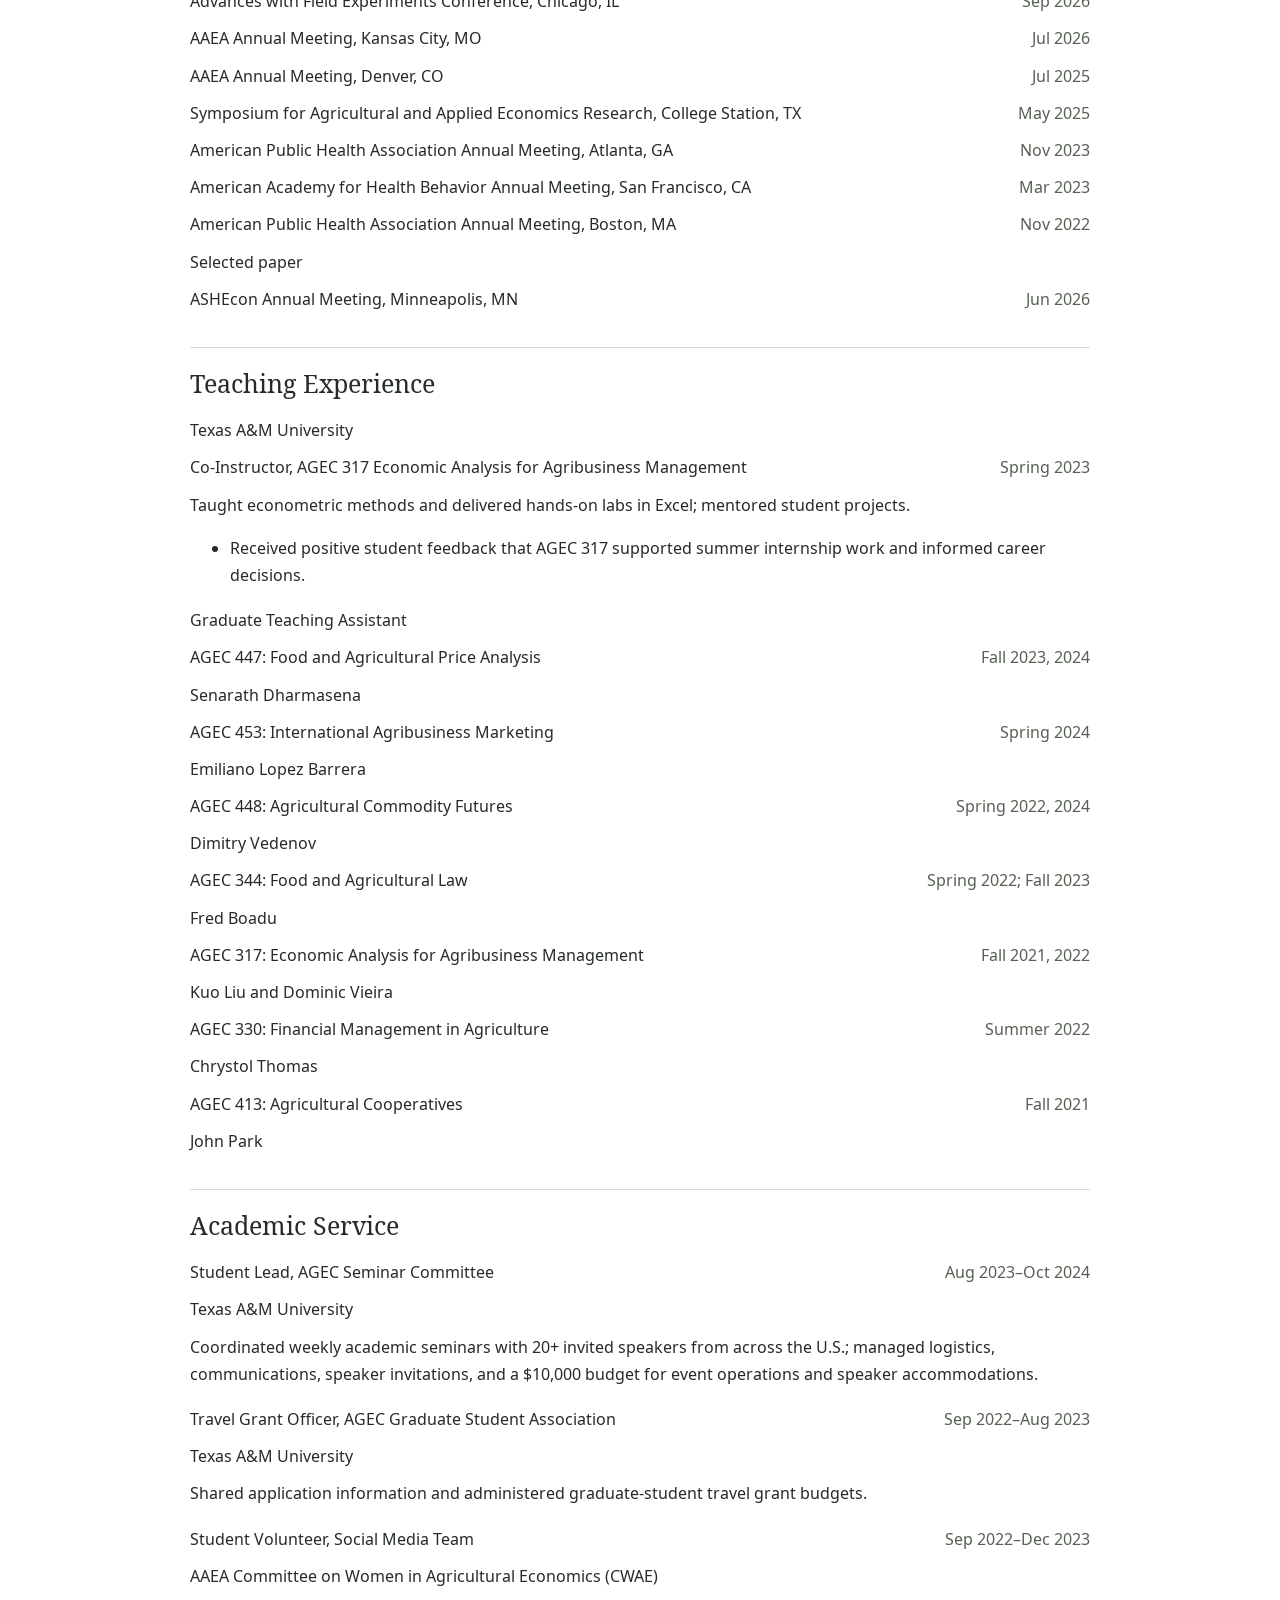
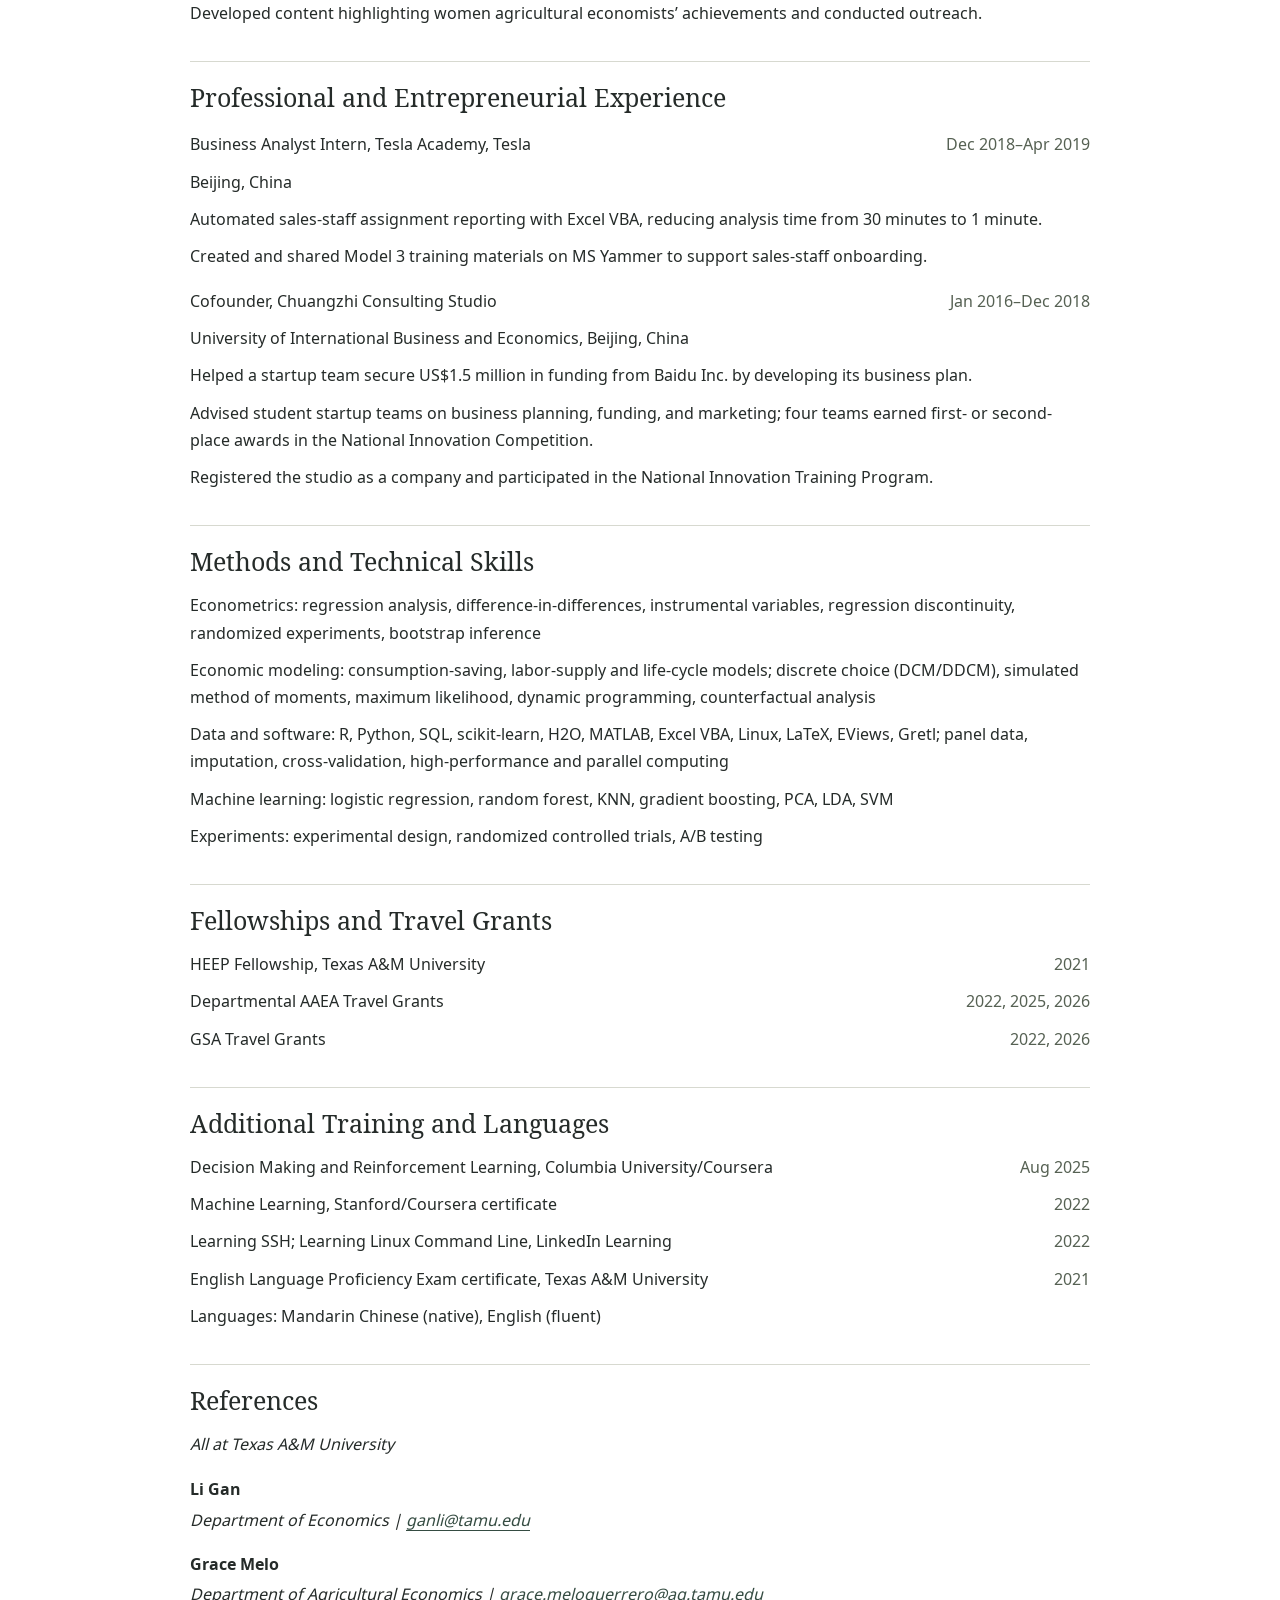
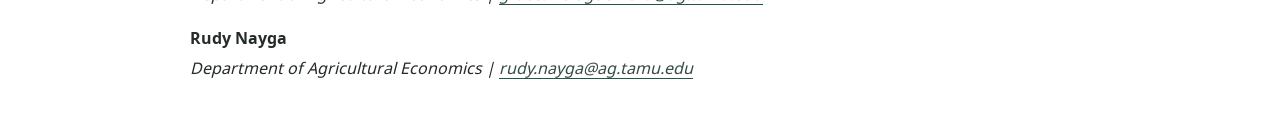
==== commit 0c1194f6: "Publish synchronized four-page CV and vertical references" ====
--- a/cv.html
+++ b/cv.html
@@ -1 +1,155 @@
-<!doctype html><html lang="en"><head><meta charset="utf-8"><meta name="viewport" content="width=device-width,initial-scale=1"><title>Curriculum Vitae | Yanjie Yang</title><style>body{max-width:850px;margin:48px auto;padding:0 24px;color:#252b29;font-family:var(--font-sans);font-size:16px;line-height:1.75}h1,h2{font-family:var(--font-serif);font-weight:400;line-height:1.2}h1{font-size:48px;letter-spacing:-1.3px;margin:0 0 16px}h2{font-size:24px;border-top:1px solid #d7d9d0;padding-top:20px;margin:36px 0 16px;break-after:avoid}h3{font-family:var(--font-sans);font-size:24px;line-height:1.35;margin:24px 0 12px;break-after:avoid}p{margin:10px 0;orphans:3;widows:3}.paper-title{font-weight:700;break-after:avoid;margin-top:20px}.paper-meta{font-size:16px;color:#566153;break-after:avoid}.date{float:right;font-size:16px;color:#566153;font-variant-numeric:tabular-nums;margin-left:20px}.version{font-size:16px;color:#5b584f}a{color:#354c42;text-underline-offset:4px}a:focus-visible{outline:3px solid #b55c34;outline-offset:4px}nav{font-size:16px;margin-bottom:32px}li{margin:6px 0}@media(max-width:600px){body{margin:30px auto}.date{float:none;display:block;margin-left:0}}@media print{.cv-entry{break-inside:avoid}nav{display:none}body{font-size:10pt;line-height:1.5;margin:0;padding:0;max-width:none}h1{font-size:24pt;margin-bottom:10pt}h2{font-size:14pt;margin-top:16pt;padding-top:9pt;margin-bottom:8pt}h3{font-size:10pt;margin-top:10pt;margin-bottom:5pt}.date,.paper-meta,.version{font-size:10pt}p{margin:5pt 0}.paper-title{margin-top:10pt}a{color:inherit;text-decoration:none}@page{size:letter;margin:0.65in}}</style><link rel="stylesheet" href="fonts.css"></head><body><nav><a href="index.html">← Back to website</a> · <a href="Yanjie_Yang_Web_CV.pdf" download>Download CV (PDF)</a></nav><h1>Yanjie Yang</h1><p>yyjgde@gmail.com · linkedin.com/in/yanjie-yang</p><h2>Research Fields</h2><p>Labor · Public · Experimental</p><p>Research on how public policy, household resources, and health shape household labor and financial decisions and welfare.</p><h2>Education</h2><p>Ph.D. Candidate in Mathematical Economics, Texas A&amp;M University <span class="date">Expected May 2027</span></p><p>HEEP Fellowship Awardee</p><p>Texas A&amp;M University <span class="date">2019–2021</span></p><p>M.S. in Economics</p><p>University of International Business and Economics, China <span class="date">2015–2019</span></p><p>B.S. in Financial Engineering</p><h2>Research Experience</h2><p>Graduate Researcher, Texas A&amp;M University <span class="date">Aug 2021–Present</span></p><p>College Station, TX</p><h3>Selected Research Achievements</h3><p>Applied logistic regression to predict labor-market participation on 3M+ panel records; integrated web-scraped unemployment-insurance policy data into the analysis.</p><p>Estimated a monthly consumption-saving model with income and childcare-cost risk by maximum likelihood using Survey of Income and Program Participation data; evaluated payment timing and household welfare while holding annual Child Tax Credit amounts fixed.</p><p>Estimated employment and mental-health transitions in Panel Study of Income Dynamics data using maximum likelihood and Bellman-equation-based dynamic programming; presented policy simulations at AAEA 2025.</p><p>Implemented random forest and KNN for large-scale data imputation; used a Linux high-performance computing cluster to reduce computation time by 90%.</p><p>Co-designed and conducted a $125,000-funded randomized controlled trial evaluating an LLM-based nutrition recommender; collaborated on app, algorithm, and data-pipeline development.</p><p>Evaluated mental-health and vaping prediction models with random forest, gradient boosting, and cross-validation in H2O; communicated findings at APHA 2023.</p><h2>Methods and Technical Skills</h2><p>Econometrics: regression analysis, difference-in-differences, instrumental variables, regression discontinuity, randomized experiments, bootstrap inference</p><p>Economic modeling: consumption-saving, labor-supply and life-cycle models; discrete choice (DCM/DDCM), simulated method of moments, maximum likelihood, dynamic programming, counterfactual analysis</p><p>Data and software: R, Python, SQL, scikit-learn, H2O, MATLAB, Excel VBA, Linux, LaTeX, EViews, Gretl; panel data, imputation, cross-validation, high-performance and parallel computing</p><p>Machine learning: logistic regression, random forest, KNN, gradient boosting, PCA, LDA, SVM</p><p>Experiments: experimental design, randomized controlled trials, A/B testing</p><h2>Job Market Paper</h2><p class="paper-title">When Child Benefits Arrive: Payment Timing, Liquidity, and Mothers’ Welfare</p><p class="paper-meta">With Li Gan</p><p class="version">October 2026 draft · Working paper updated November 5, 2026</p><p><a href="papers/CTC_Paper_Savers_Spenders_20261105.pdf" target="_blank" rel="noopener noreferrer">Read the 56-page working paper (PDF)</a></p><p>The expanded 2021 Child Tax Credit raised benefits and paid half of them in monthly advances. Holding each family’s annual credit fixed, we ask what the earlier payments were worth to married and single mothers in the Survey of Income and Program Participation. Relative to comparable women without children, mothers show no detectable change in employment and no detectable relative increase in bank balances; card debt fell, mostly among mothers who held some cash and carried debt, while low cash persisted among single mothers. A monthly consumption-saving model with income and childcare-cost risk, in which some mothers save and others spend all their cash, is estimated by maximum likelihood on each mother’s records with patience set at a standard value. The model-based spender probability averages 31 percent for single mothers and 2 percent for married mothers. Relative to paying the same credit at filing, the 2021 calendar was worth $191 per married mother and $987 per single mother, and $993 and $1,820 for mothers with $1,000 or less in liquid assets. For the average married and single mother, each added credit dollar paid only at filing was worth 92 and 60 cents, against 102 and 96 cents paid as in 2021. The single-mother value is conditional on the spender description: valuing every mother as a saver gives $476, and impatient savers with conventional discount factors, valued at patient rates, give $483 to $539, about half as large.</p><h2>Working Papers</h2><p class="paper-title">An LLM-RAG Approach for Healthy Eating Index-Informed Personalized Food Recommendations</p><p class="paper-meta">With Grace Melo, Rudy Nayga, Azlan Zahid, and Yibin Wang | Under review</p><p>Develops a Healthy Eating Index-informed retrieval-augmented generation framework linking large language models to NHANES and the Food Patterns Equivalents Database. Evaluates simulated food substitutions and additions using standardized nutrition data and estimated HEI contributions.</p><p class="paper-title">AI-Assisted Personalized Food Recommendations and Diet Quality: Evidence from a Randomized Controlled Trial</p><p class="paper-meta">With Grace Melo, Rudy Nayga, Azlan Zahid, and Yibin Wang</p><p>In a pre-registered randomized trial (AEARCTR-0015970), 839 U.S. adults received either a mobile app delivering AI-personalized meal recommendations or an otherwise identical app delivering general healthy-eating guidance. After seven weeks we find no effect on total diet quality: +0.74 HEI-2020 points (95% CI −3.49 to +4.98). Whole grains, one of thirteen components, is 1.32 points higher under treatment (q = 0.080). Willingness to pay rises $1.29 per standard deviation of perceived relevance (p = 0.001) but is flat in measured dietary change (−$0.15, p = 0.49). Consumers pay for how personalized an app feels, not for what it measurably does.</p><h2>Research in Progress</h2><p class="paper-title">Childcare Support and Maternal Employment: Income and Liquidity Channels in the UK’s 2023 Reform</p><p class="paper-meta">With Li Gan</p><p class="paper-title">Monthly or Annual? Measured Liquidity and the Welfare Economics of Child Tax Credit Disbursement Frequency</p><p class="paper-meta">With Li Gan</p><p class="paper-title">A Life Cycle Model on Mother’s Labor Participation and Mental Health</p><p class="paper-meta">With Di Fang and Yong Liu</p><p>Studies maternal employment and mental health using PSID panel data, a dynamic job-search model, and counterfactual policy simulations.</p><h2>Conference Presentations and Selected Papers</h2><p>Advances with Field Experiments Conference, Chicago, IL <span class="date">Sep 2026</span></p><p>AAEA Annual Meeting, Kansas City, MO <span class="date">Jul 2026</span></p><p>AAEA Annual Meeting, Denver, CO <span class="date">Jul 2025</span></p><p>Symposium for Agricultural and Applied Economics Research, College Station, TX <span class="date">May 2025</span></p><p>American Public Health Association Annual Meeting, Atlanta, GA <span class="date">Nov 2023</span></p><p>American Academy for Health Behavior Annual Meeting, San Francisco, CA <span class="date">Mar 2023</span></p><p>American Public Health Association Annual Meeting, Boston, MA <span class="date">Nov 2022</span></p><p>Selected paper</p><p>ASHEcon Annual Meeting, Minneapolis, MN <span class="date">Jun 2026</span></p><h2>Teaching Experience</h2><div class="cv-entry"><p>Texas A&amp;M University</p><p>Co-Instructor, AGEC 317 Economic Analysis for Agribusiness Management <span class="date">Spring 2023</span></p><p>Taught econometric methods and delivered hands-on labs in Excel; mentored student projects.</p><ul><li>Received positive student feedback that AGEC 317 supported summer internship work and informed career decisions.</li></ul></div><p>Graduate Teaching Assistant</p><p>AGEC 447: Food and Agricultural Price Analysis <span class="date">Fall 2023, 2024</span></p><p>Senarath Dharmasena</p><p>AGEC 453: International Agribusiness Marketing <span class="date">Spring 2024</span></p><p>Emiliano Lopez Barrera</p><p>AGEC 448: Agricultural Commodity Futures <span class="date">Spring 2022, 2024</span></p><p>Dimitry Vedenov</p><p>AGEC 344: Food and Agricultural Law <span class="date">Spring 2022; Fall 2023</span></p><p>Fred Boadu</p><p>AGEC 317: Economic Analysis for Agribusiness Management <span class="date">Fall 2021, 2022</span></p><p>Kuo Liu and Dominic Vieira</p><p>AGEC 330: Financial Management in Agriculture <span class="date">Summer 2022</span></p><p>Chrystol Thomas</p><p>AGEC 413: Agricultural Cooperatives <span class="date">Fall 2021</span></p><p>John Park</p><h2>Professional and Entrepreneurial Experience</h2><div class="cv-entry"><p>Business Analyst Intern, Tesla Academy, Tesla <span class="date">Dec 2018–Apr 2019</span></p><p>Beijing, China</p><p>Automated sales-staff assignment reporting with Excel VBA, reducing analysis time from 30 minutes to 1 minute.</p><p>Created and shared Model 3 training materials on MS Yammer to support sales-staff onboarding.</p></div><div class="cv-entry"><p>Cofounder, Chuangzhi Consulting Studio <span class="date">Jan 2016–Dec 2018</span></p><p>University of International Business and Economics, Beijing, China</p><p>Helped a startup team secure US$1.5 million in funding from Baidu Inc. by developing its business plan.</p><p>Advised student startup teams on business planning, funding, and marketing; four teams earned first- or second-place awards in the National Innovation Competition.</p><p>Registered the studio as a company and participated in the National Innovation Training Program.</p></div><h2>Academic Service</h2><div class="cv-entry"><p>Student Lead, AGEC Seminar Committee <span class="date">Aug 2023–Oct 2024</span></p><p>Texas A&amp;M University</p><p>Coordinated weekly academic seminars with 20+ invited speakers from across the U.S.; managed logistics, communications, speaker invitations, and a $10,000 budget for event operations and speaker accommodations.</p></div><div class="cv-entry"><p>Travel Grant Officer, AGEC Graduate Student Association <span class="date">Sep 2022–Aug 2023</span></p><p>Texas A&amp;M University</p><p>Shared application information and administered graduate-student travel grant budgets.</p></div><div class="cv-entry"><p>Student Volunteer, Social Media Team <span class="date">Sep 2022–Dec 2023</span></p><p>AAEA Committee on Women in Agricultural Economics (CWAE)</p><p>Developed content highlighting women agricultural economists’ achievements and conducted outreach.</p></div><h2>Fellowships and Travel Grants</h2><p>HEEP Fellowship, Texas A&amp;M University <span class="date">2021</span></p><p>Departmental AAEA Travel Grants <span class="date">2022, 2025, 2026</span></p><p>GSA Travel Grants <span class="date">2022, 2026</span></p><h2>Additional Training and Languages</h2><p>Decision Making and Reinforcement Learning, Columbia University/Coursera <span class="date">Aug 2025</span></p><p>Machine Learning, Stanford/Coursera certificate <span class="date">2022</span></p><p>Learning SSH; Learning Linux Command Line, LinkedIn Learning <span class="date">2022</span></p><p>English Language Proficiency Exam certificate, Texas A&amp;M University <span class="date">2021</span></p><p>Languages: Mandarin Chinese (native), English (fluent)</p><h2>References</h2><p>Li Gan · <a href="mailto:ganli@tamu.edu">ganli@tamu.edu</a></p><p>Grace Melo · <a href="mailto:grace.meloguerrero@ag.tamu.edu">grace.meloguerrero@ag.tamu.edu</a></p><p>Rudy Nayga · <a href="mailto:rudy.nayga@ag.tamu.edu">rudy.nayga@ag.tamu.edu</a></p></body></html>+<!doctype html>
+<!-- Generated from cv-content.html by build_cv.py; edit the shared source. -->
+<html lang="en"><head><meta charset="utf-8"><meta name="viewport" content="width=device-width,initial-scale=1">
+<meta name="description" content="Curriculum vitae of Yanjie Yang, Ph.D. candidate at Texas A&amp;M University.">
+<title>Curriculum Vitae | Yanjie Yang</title><link rel="stylesheet" href="fonts.css"><style>body{max-width:900px;margin:44px auto;padding:0 28px;color:#252b29;background:#fff;font-family:var(--font-sans);font-size:16px;line-height:1.7}
+nav{font-size:15px;margin-bottom:34px}
+a{color:#354c42;text-underline-offset:4px}
+a:focus-visible{outline:3px solid #b55c34;outline-offset:4px}
+.cv-heading h1{font-family:var(--font-serif);font-weight:400;font-size:46px;line-height:1.15;letter-spacing:-1px;margin:0 0 16px}
+.cv-heading p{margin:4px 0}
+h2{font-family:var(--font-serif);font-weight:400;font-size:25px;line-height:1.25;border-top:1px solid #d7d9d0;padding-top:20px;margin:34px 0 15px}
+h3{font-size:18px;line-height:1.4;margin:23px 0 12px}
+p{margin:10px 0;orphans:3;widows:3}
+.date{float:right;margin-left:20px;color:#566153;font-variant-numeric:tabular-nums}
+.paper-title{font-weight:700;margin-top:23px}
+.paper-meta,.version{color:#566153}
+.cv-entry{margin:18px 0}
+li{margin:5px 0}
+.reference-university{margin-bottom:18px}
+.reference{margin:17px 0}
+.reference-name{margin:0;font-weight:700}
+.reference-detail{margin:3px 0 0;overflow-wrap:anywhere}
+@media(max-width:600px){body{padding:0 21px;margin:28px auto}.cv-heading h1{font-size:37px}.date{float:none;display:block;margin:0}h2{font-size:23px}}
+@media print{nav{display:none}body{font-family:serif;font-size:10.25pt;line-height:1.15;max-width:none;margin:0;padding:0}.cv-page{break-after:page}.cv-page:last-child{break-after:auto}.cv-heading h1{font-size:20pt}h2{font-size:12.5pt;border:0;padding:0;margin:8pt 0 3pt}h3{font-size:10.25pt;margin:6pt 0 3pt}p{margin:3pt 0}.reference{break-inside:avoid;margin:5pt 0}.reference-university{margin:3pt 0}.reference-detail{margin:2pt 0}a{color:inherit;text-decoration:none}@page{size:letter;margin:0.65in}}
+</style></head>
+<body><nav aria-label="CV navigation"><a href="index.html">← Back to website</a><span aria-hidden="true"> · </span><a href="Yanjie_Yang_Web_CV.pdf" download>Download CV (PDF)</a></nav>
+<main id="cv-content"><!-- Canonical CV content. Both cv.html and the four-page PDF are generated from this file. -->
+<section class="cv-page" data-page="1">
+<header class="cv-heading">
+<h1>Yanjie Yang</h1>
+<p>Ph.D. Candidate, Texas A&amp;M University</p>
+<p><a href="https://yanjieyang42.github.io/">https://yanjieyang42.github.io/</a></p>
+<p><a href="mailto:yyjgde@gmail.com">yyjgde@gmail.com</a> · <a href="https://www.linkedin.com/in/yanjie-yang">linkedin.com/in/yanjie-yang</a></p>
+</header>
+<h2>Research Fields</h2>
+<p>Labor · Public · Experimental</p>
+<p>Research on how public policy, household resources, and health shape household labor and financial decisions and welfare.</p>
+<p><strong>Interests:</strong> household liquidity, preference heterogeneity, maternal labor supply, and behavioral economics</p>
+<p><strong>Methods:</strong> structural labor-supply and consumption-saving models, discrete choice (DCM/DDCM), and counterfactual analysis</p>
+<h2>Education</h2>
+<p><strong>Texas A&amp;M University</strong> <span class="date">2021–present</span></p>
+<p>Ph.D. Candidate in Mathematical Economics; expected May 2027</p>
+<p>HEEP Fellowship Awardee</p>
+<p>Texas A&amp;M University <span class="date">2019–2021</span></p>
+<p>M.S. in Economics</p>
+<p>University of International Business and Economics, China <span class="date">2015–2019</span></p>
+<p>B.S. in Financial Engineering</p>
+<h2>Job Market Paper</h2>
+<p class="paper-title">When Child Benefits Arrive: Payment Timing, Liquidity, and Mothers’ Welfare</p>
+<p class="paper-meta">With Li Gan</p>
+<p class="version">October 2026 draft · Working paper updated November 5, 2026</p>
+<p><a href="papers/CTC_Paper_Savers_Spenders_20261105.pdf" target="_blank" rel="noopener noreferrer">Read the 56-page working paper (PDF)</a></p>
+<p>The expanded 2021 Child Tax Credit raised benefits and paid half of them in monthly advances. Holding each family’s annual credit fixed, we ask what the earlier payments were worth to married and single mothers in the Survey of Income and Program Participation. Relative to comparable women without children, mothers show no detectable change in employment and no detectable relative increase in bank balances; card debt fell, mostly among mothers who held some cash and carried debt, while low cash persisted among single mothers. A monthly consumption-saving model with income and childcare-cost risk, in which some mothers save and others spend all their cash, is estimated by maximum likelihood on each mother’s records with patience set at a standard value. The model-based spender probability averages 31 percent for single mothers and 2 percent for married mothers. Relative to paying the same credit at filing, the 2021 calendar was worth $191 per married mother and $987 per single mother, and $993 and $1,820 for mothers with $1,000 or less in liquid assets. For the average married and single mother, each added credit dollar paid only at filing was worth 92 and 60 cents, against 102 and 96 cents paid as in 2021. The single-mother value is conditional on the spender description: valuing every mother as a saver gives $476, and impatient savers with conventional discount factors, valued at patient rates, give $483 to $539, about half as large.</p>
+</section>
+<section class="cv-page" data-page="2">
+<h2>Research Experience</h2>
+<p>Graduate Researcher, Texas A&amp;M University <span class="date">Aug 2021–Present</span></p>
+<p>College Station, TX</p>
+<h3>Selected Research Achievements</h3><p>Applied logistic regression to predict labor-market participation on 3M+ panel records; integrated web-scraped unemployment-insurance policy data into the analysis.</p>
+<p>Estimated a monthly consumption-saving model with income and childcare-cost risk by maximum likelihood using Survey of Income and Program Participation data; evaluated payment timing and household welfare while holding annual Child Tax Credit amounts fixed.</p>
+<p>Estimated employment and mental-health transitions in Panel Study of Income Dynamics data using maximum likelihood and Bellman-equation-based dynamic programming; presented policy simulations at AAEA 2025.</p>
+<p>Implemented random forest and KNN for large-scale data imputation; used a Linux high-performance computing cluster to reduce computation time by 90%.</p>
+<p>Co-designed and conducted a $125,000-funded randomized controlled trial evaluating an LLM-based nutrition recommender; collaborated on app, algorithm, and data-pipeline development.</p>
+<p>Evaluated mental-health and vaping prediction models with random forest, gradient boosting, and cross-validation in H2O; communicated findings at APHA 2023.</p>
+<h2>Working Papers</h2>
+<p class="paper-title">An LLM-RAG Approach for Healthy Eating Index-Informed Personalized Food Recommendations</p>
+<p class="paper-meta">With Grace Melo, Rudy Nayga, Azlan Zahid, and Yibin Wang | Under review</p>
+<p>Develops a Healthy Eating Index-informed retrieval-augmented generation framework linking large language models to NHANES and the Food Patterns Equivalents Database. Evaluates simulated food substitutions and additions using standardized nutrition data and estimated HEI contributions.</p>
+<p class="paper-title">AI-Assisted Personalized Food Recommendations and Diet Quality: Evidence from a Randomized Controlled Trial</p>
+<p class="paper-meta">With Grace Melo, Rudy Nayga, Azlan Zahid, and Yibin Wang</p>
+<p>In a pre-registered randomized trial (AEARCTR-0015970), 839 U.S. adults received either a mobile app delivering AI-personalized meal recommendations or an otherwise identical app delivering general healthy-eating guidance. After seven weeks we find no effect on total diet quality: +0.74 HEI-2020 points (95% CI −3.49 to +4.98). Whole grains, one of thirteen components, is 1.32 points higher under treatment (q = 0.080). Willingness to pay rises $1.29 per standard deviation of perceived relevance (p = 0.001) but is flat in measured dietary change (−$0.15, p = 0.49). Consumers pay for how personalized an app feels, not for what it measurably does.</p>
+<h2>Research in Progress</h2>
+<p class="paper-title">Childcare Support and Maternal Employment: Income and Liquidity Channels in the UK’s 2023 Reform</p>
+<p class="paper-meta">With Li Gan</p>
+<p class="paper-title">Monthly or Annual? Measured Liquidity and the Welfare Economics of Child Tax Credit Disbursement Frequency</p>
+<p class="paper-meta">With Li Gan</p>
+<p class="paper-title">A Life Cycle Model on Mother’s Labor Participation and Mental Health</p>
+<p class="paper-meta">With Di Fang and Yong Liu</p>
+<p>Studies maternal employment and mental health using PSID panel data, a dynamic discrete-choice model (DDCM) of job search, and counterfactual policy simulations.</p>
+</section>
+<section class="cv-page" data-page="3">
+<h2>Conference Presentations and Selected Papers</h2>
+<p>Advances with Field Experiments Conference, Chicago, IL <span class="date">Sep 2026</span></p>
+<p>AAEA Annual Meeting, Kansas City, MO <span class="date">Jul 2026</span></p>
+<p>AAEA Annual Meeting, Denver, CO <span class="date">Jul 2025</span></p>
+<p>Symposium for Agricultural and Applied Economics Research, College Station, TX <span class="date">May 2025</span></p>
+<p>American Public Health Association Annual Meeting, Atlanta, GA <span class="date">Nov 2023</span></p>
+<p>American Academy for Health Behavior Annual Meeting, San Francisco, CA <span class="date">Mar 2023</span></p>
+<p>American Public Health Association Annual Meeting, Boston, MA <span class="date">Nov 2022</span></p>
+<p>Selected paper</p>
+<p>ASHEcon Annual Meeting, Minneapolis, MN <span class="date">Jun 2026</span></p>
+<h2>Teaching Experience</h2>
+<div class="cv-entry"><p>Texas A&amp;M University</p>
+<p>Co-Instructor, AGEC 317 Economic Analysis for Agribusiness Management <span class="date">Spring 2023</span></p>
+<p>Taught econometric methods and delivered hands-on labs in Excel; mentored student projects.</p>
+<ul><li>Received positive student feedback that AGEC 317 supported summer internship work and informed career decisions.</li></ul></div><p>Graduate Teaching Assistant</p>
+<p>AGEC 447: Food and Agricultural Price Analysis <span class="date">Fall 2023, 2024</span></p>
+<p>Senarath Dharmasena</p>
+<p>AGEC 453: International Agribusiness Marketing <span class="date">Spring 2024</span></p>
+<p>Emiliano Lopez Barrera</p>
+<p>AGEC 448: Agricultural Commodity Futures <span class="date">Spring 2022, 2024</span></p>
+<p>Dimitry Vedenov</p>
+<p>AGEC 344: Food and Agricultural Law <span class="date">Spring 2022; Fall 2023</span></p>
+<p>Fred Boadu</p>
+<p>AGEC 317: Economic Analysis for Agribusiness Management <span class="date">Fall 2021, 2022</span></p>
+<p>Kuo Liu and Dominic Vieira</p>
+<p>AGEC 330: Financial Management in Agriculture <span class="date">Summer 2022</span></p>
+<p>Chrystol Thomas</p>
+<p>AGEC 413: Agricultural Cooperatives <span class="date">Fall 2021</span></p>
+<p>John Park</p>
+<h2>Academic Service</h2>
+<div class="cv-entry"><p>Student Lead, AGEC Seminar Committee <span class="date">Aug 2023–Oct 2024</span></p>
+<p>Texas A&amp;M University</p>
+<p>Coordinated weekly academic seminars with 20+ invited speakers from across the U.S.; managed logistics, communications, speaker invitations, and a $10,000 budget for event operations and speaker accommodations.</p></div><div class="cv-entry"><p>Travel Grant Officer, AGEC Graduate Student Association <span class="date">Sep 2022–Aug 2023</span></p>
+<p>Texas A&amp;M University</p>
+<p>Shared application information and administered graduate-student travel grant budgets.</p></div><div class="cv-entry"><p>Student Volunteer, Social Media Team <span class="date">Sep 2022–Dec 2023</span></p>
+<p>AAEA Committee on Women in Agricultural Economics (CWAE)</p>
+<p>Developed content highlighting women agricultural economists’ achievements and conducted outreach.</p></div>
+</section>
+<section class="cv-page" data-page="4">
+<h2>Professional and Entrepreneurial Experience</h2>
+<div class="cv-entry"><p>Business Analyst Intern, Tesla Academy, Tesla <span class="date">Dec 2018–Apr 2019</span></p>
+<p>Beijing, China</p>
+<p>Automated sales-staff assignment reporting with Excel VBA, reducing analysis time from 30 minutes to 1 minute.</p>
+<p>Created and shared Model 3 training materials on MS Yammer to support sales-staff onboarding.</p></div><div class="cv-entry"><p>Cofounder, Chuangzhi Consulting Studio <span class="date">Jan 2016–Dec 2018</span></p>
+<p>University of International Business and Economics, Beijing, China</p>
+<p>Helped a startup team secure US$1.5 million in funding from Baidu Inc. by developing its business plan.</p>
+<p>Advised student startup teams on business planning, funding, and marketing; four teams earned first- or second-place awards in the National Innovation Competition.</p>
+<p>Registered the studio as a company and participated in the National Innovation Training Program.</p></div>
+<h2>Methods and Technical Skills</h2>
+<p>Econometrics: regression analysis, difference-in-differences, instrumental variables, regression discontinuity, randomized experiments, bootstrap inference</p>
+<p>Economic modeling: consumption-saving, labor-supply and life-cycle models; discrete choice (DCM/DDCM), simulated method of moments, maximum likelihood, dynamic programming, counterfactual analysis</p>
+<p>Data and software: R, Python, SQL, scikit-learn, H2O, MATLAB, Excel VBA, Linux, LaTeX, EViews, Gretl; panel data, imputation, cross-validation, high-performance and parallel computing</p>
+<p>Machine learning: logistic regression, random forest, KNN, gradient boosting, PCA, LDA, SVM</p>
+<p>Experiments: experimental design, randomized controlled trials, A/B testing</p>
+<h2>Fellowships and Travel Grants</h2>
+<p>HEEP Fellowship, Texas A&amp;M University <span class="date">2021</span></p>
+<p>Departmental AAEA Travel Grants <span class="date">2022, 2025, 2026</span></p>
+<p>GSA Travel Grants <span class="date">2022, 2026</span></p>
+<h2>Additional Training and Languages</h2>
+<p>Decision Making and Reinforcement Learning, Columbia University/Coursera <span class="date">Aug 2025</span></p>
+<p>Machine Learning, Stanford/Coursera certificate <span class="date">2022</span></p>
+<p>Learning SSH; Learning Linux Command Line, LinkedIn Learning <span class="date">2022</span></p>
+<p>English Language Proficiency Exam certificate, Texas A&amp;M University <span class="date">2021</span></p>
+<p>Languages: Mandarin Chinese (native), English (fluent)</p>
+<h2>References</h2>
+<p class="reference-university"><em>All at Texas A&amp;M University</em></p>
+<div class="reference"><p class="reference-name"><strong>Li Gan</strong></p>
+<p class="reference-detail"><em>Department of Economics | <a href="mailto:ganli@tamu.edu">ganli@tamu.edu</a></em></p></div>
+<div class="reference"><p class="reference-name"><strong>Grace Melo</strong></p>
+<p class="reference-detail"><em>Department of Agricultural Economics | <a href="mailto:grace.meloguerrero@ag.tamu.edu">grace.meloguerrero@ag.tamu.edu</a></em></p></div>
+<div class="reference"><p class="reference-name"><strong>Rudy Nayga</strong></p>
+<p class="reference-detail"><em>Department of Agricultural Economics | <a href="mailto:rudy.nayga@ag.tamu.edu">rudy.nayga@ag.tamu.edu</a></em></p></div>
+</section>
+</main></body></html>
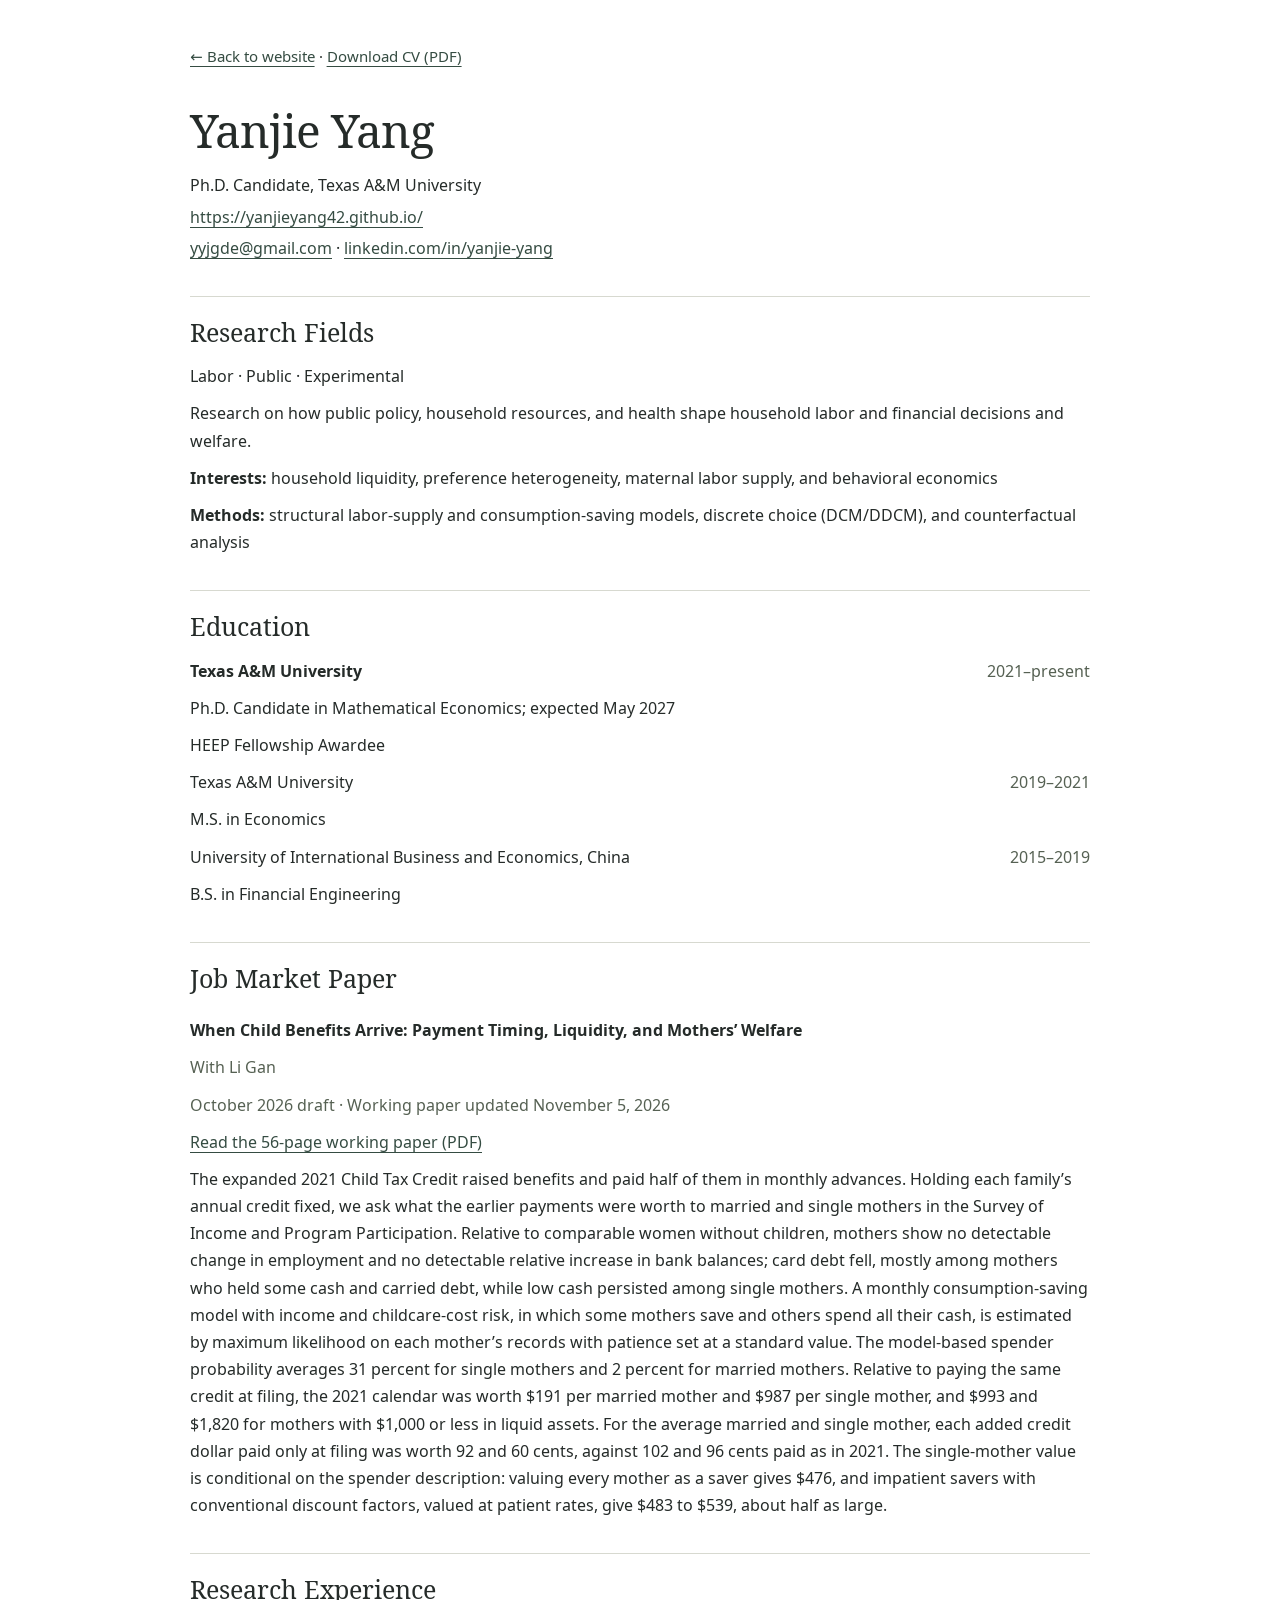
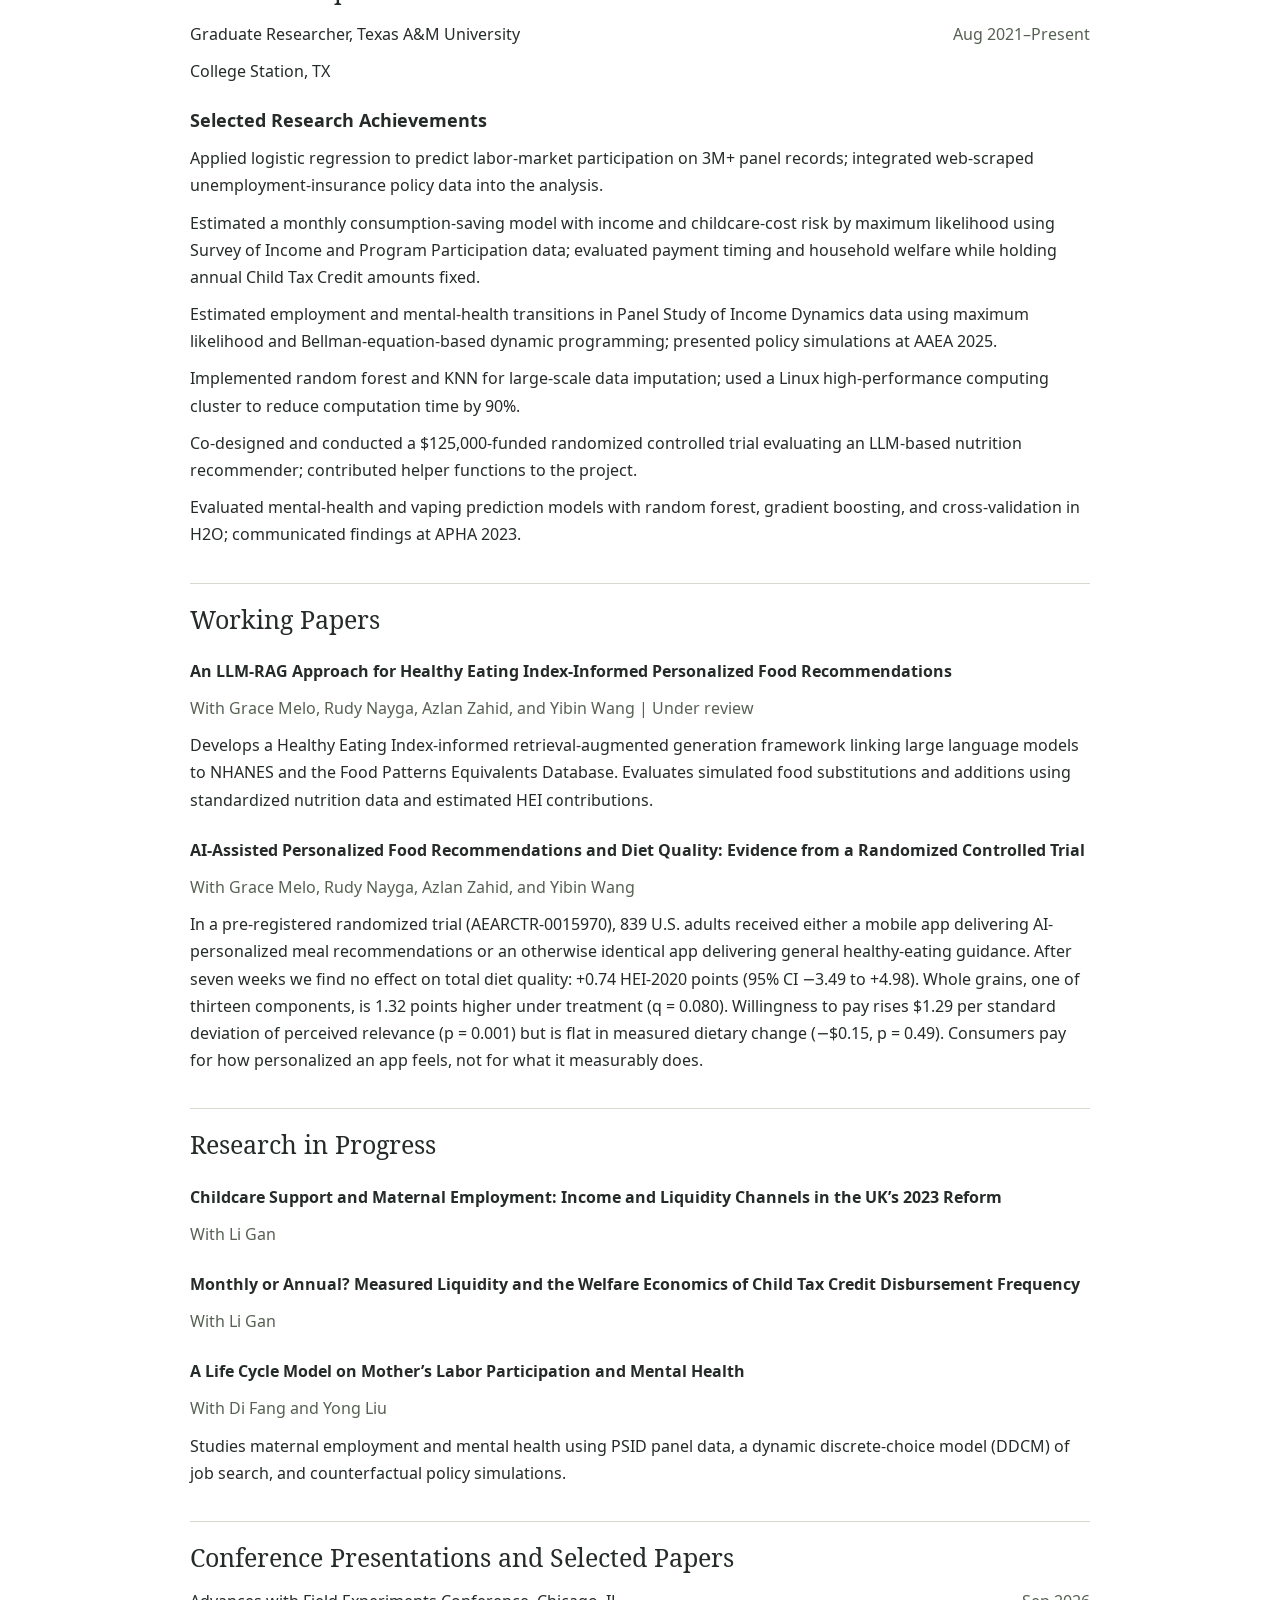
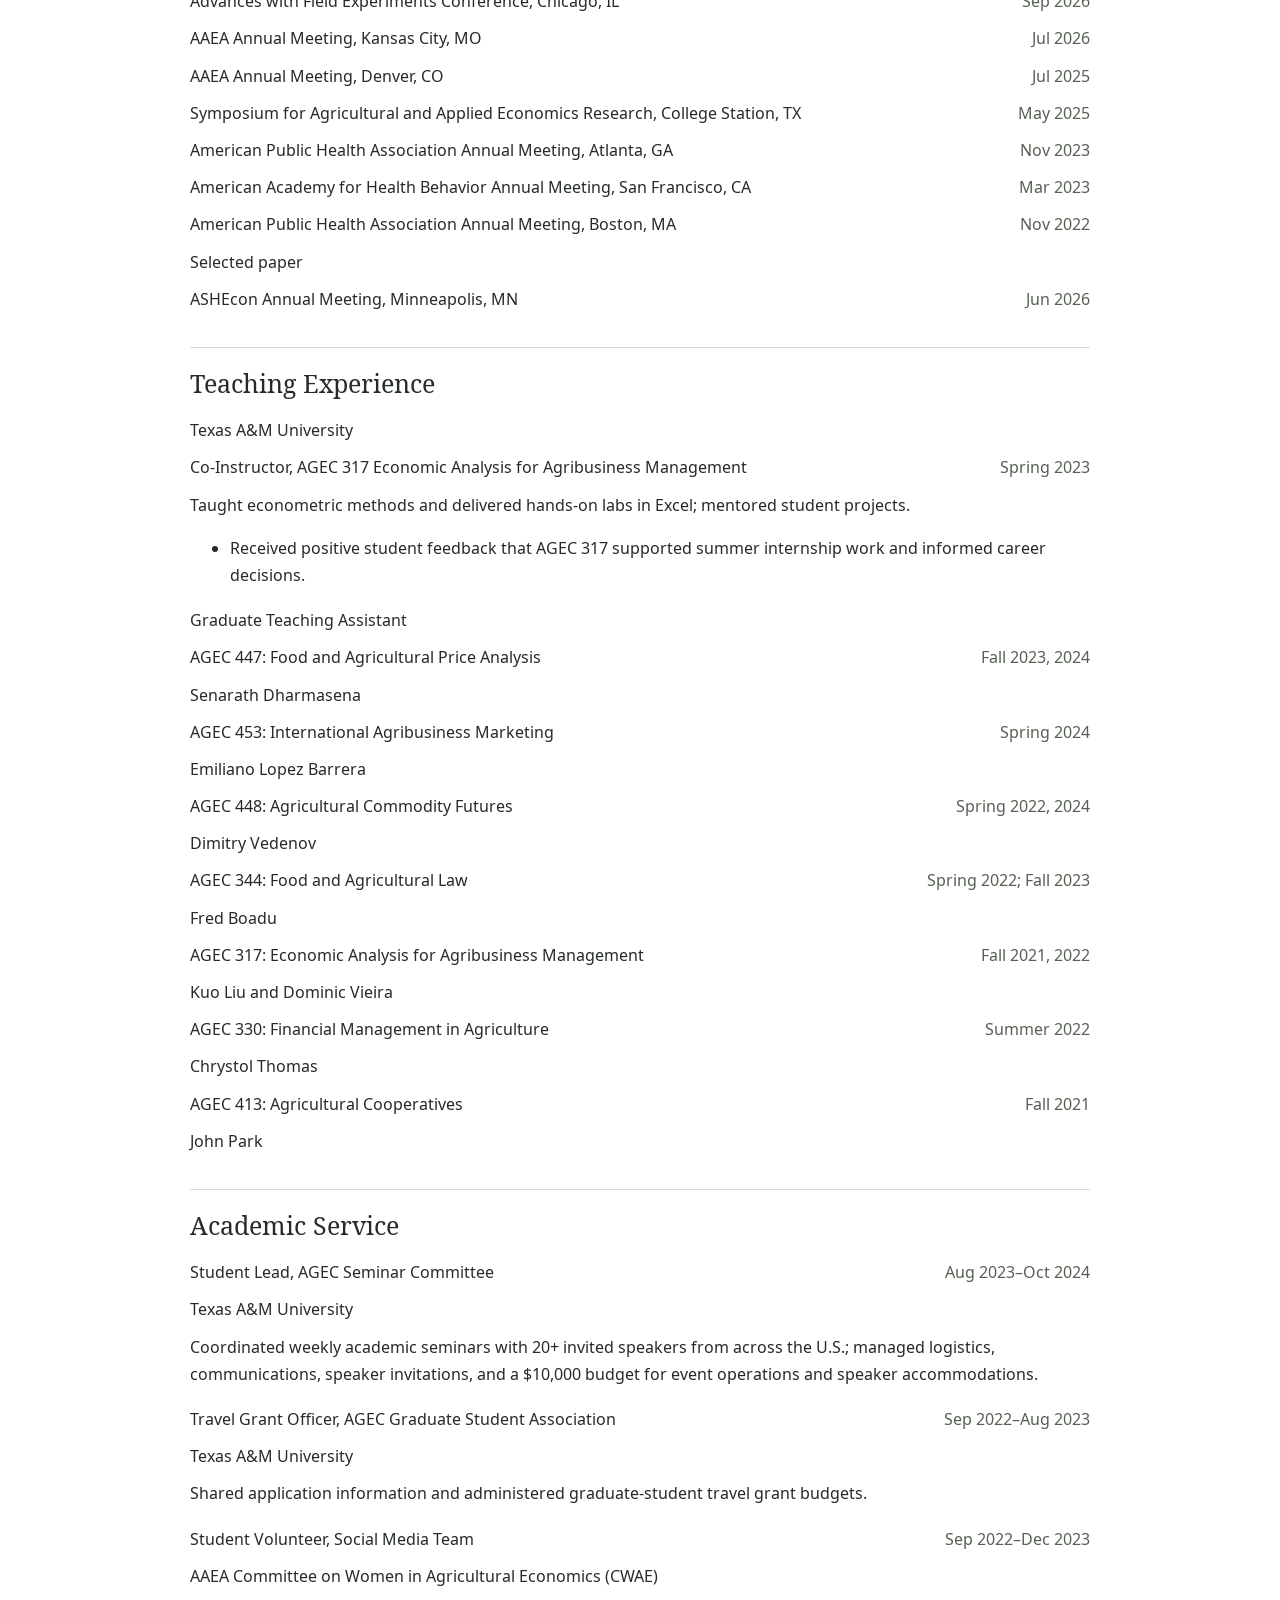
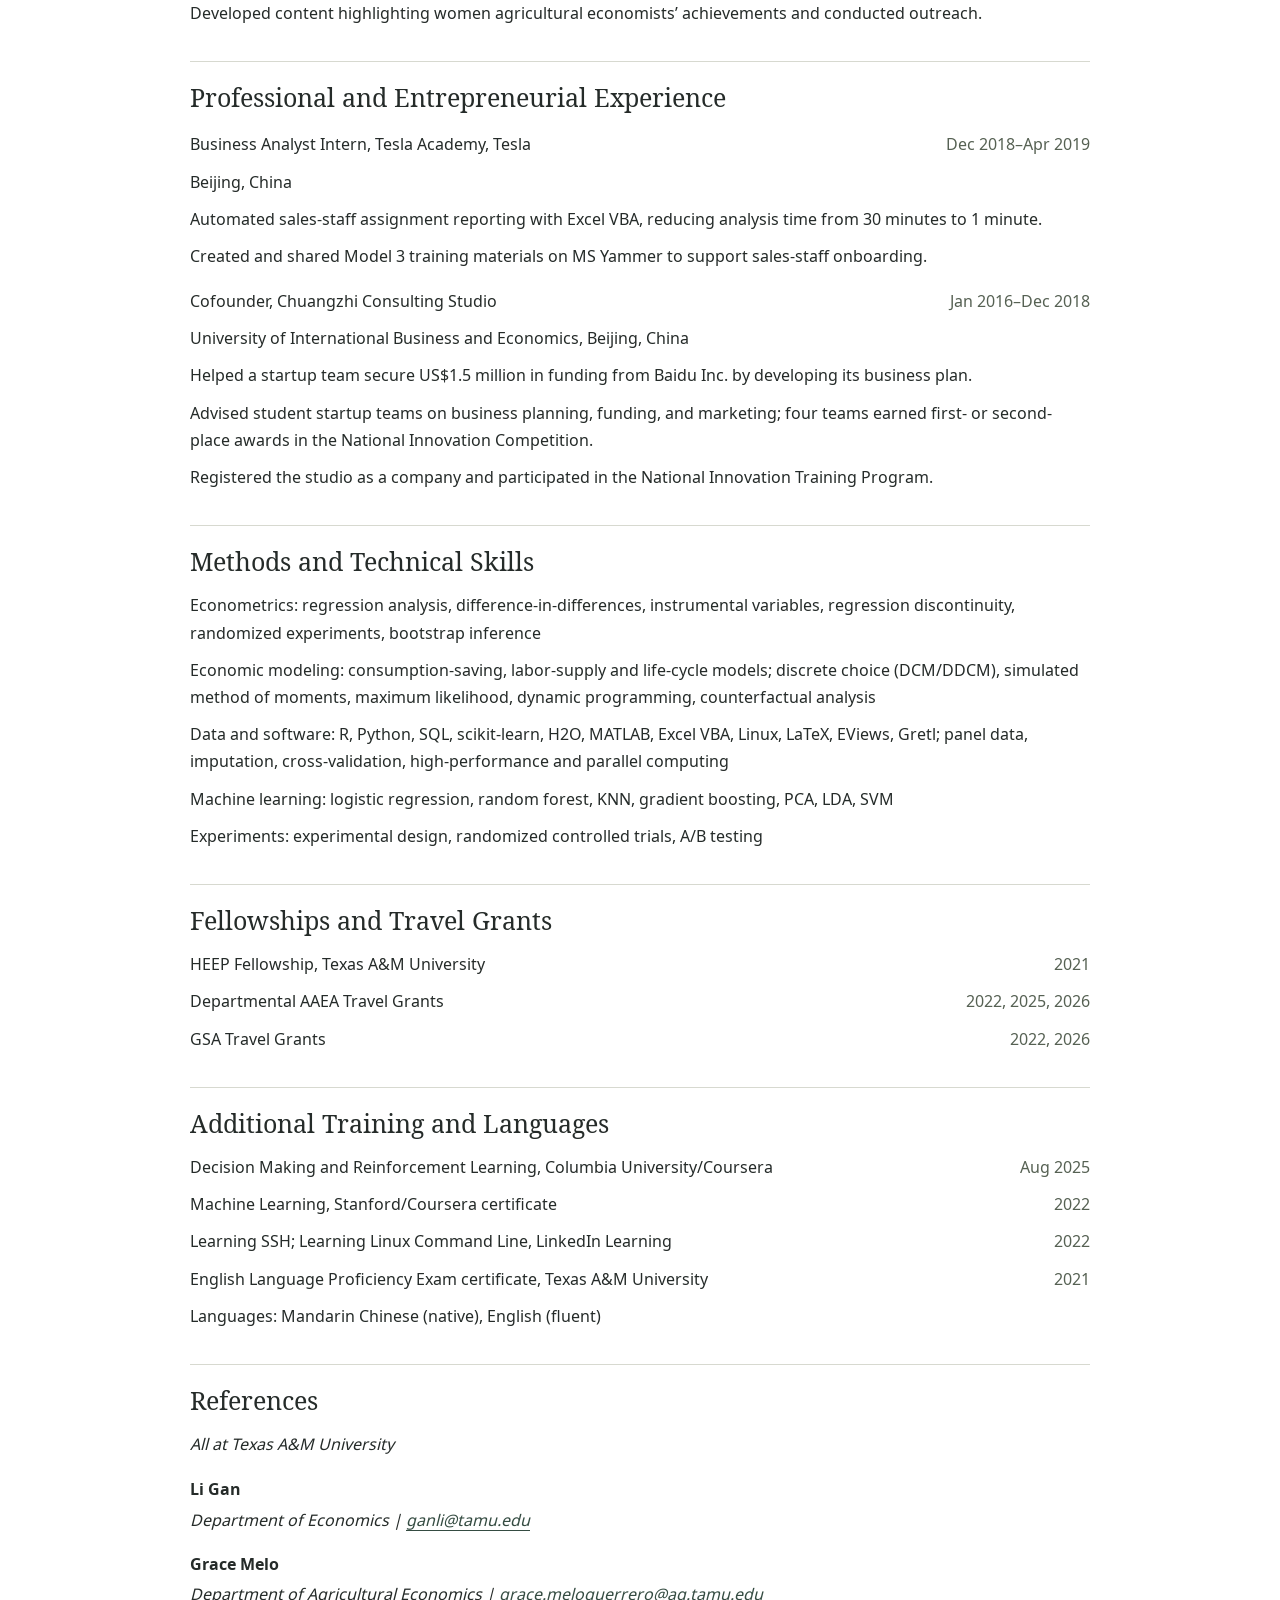
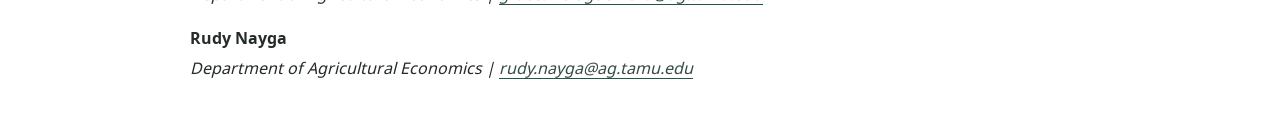
==== commit b421b5a8: "Correct CV contribution to helper functions" ====
--- a/cv.html
+++ b/cv.html
@@ -60,7 +60,7 @@
 <p>Estimated a monthly consumption-saving model with income and childcare-cost risk by maximum likelihood using Survey of Income and Program Participation data; evaluated payment timing and household welfare while holding annual Child Tax Credit amounts fixed.</p>
 <p>Estimated employment and mental-health transitions in Panel Study of Income Dynamics data using maximum likelihood and Bellman-equation-based dynamic programming; presented policy simulations at AAEA 2025.</p>
 <p>Implemented random forest and KNN for large-scale data imputation; used a Linux high-performance computing cluster to reduce computation time by 90%.</p>
-<p>Co-designed and conducted a $125,000-funded randomized controlled trial evaluating an LLM-based nutrition recommender; collaborated on app, algorithm, and data-pipeline development.</p>
+<p>Co-designed and conducted a $125,000-funded randomized controlled trial evaluating an LLM-based nutrition recommender; contributed helper functions to the project.</p>
 <p>Evaluated mental-health and vaping prediction models with random forest, gradient boosting, and cross-validation in H2O; communicated findings at APHA 2023.</p>
 <h2>Working Papers</h2>
 <p class="paper-title">An LLM-RAG Approach for Healthy Eating Index-Informed Personalized Food Recommendations</p>
